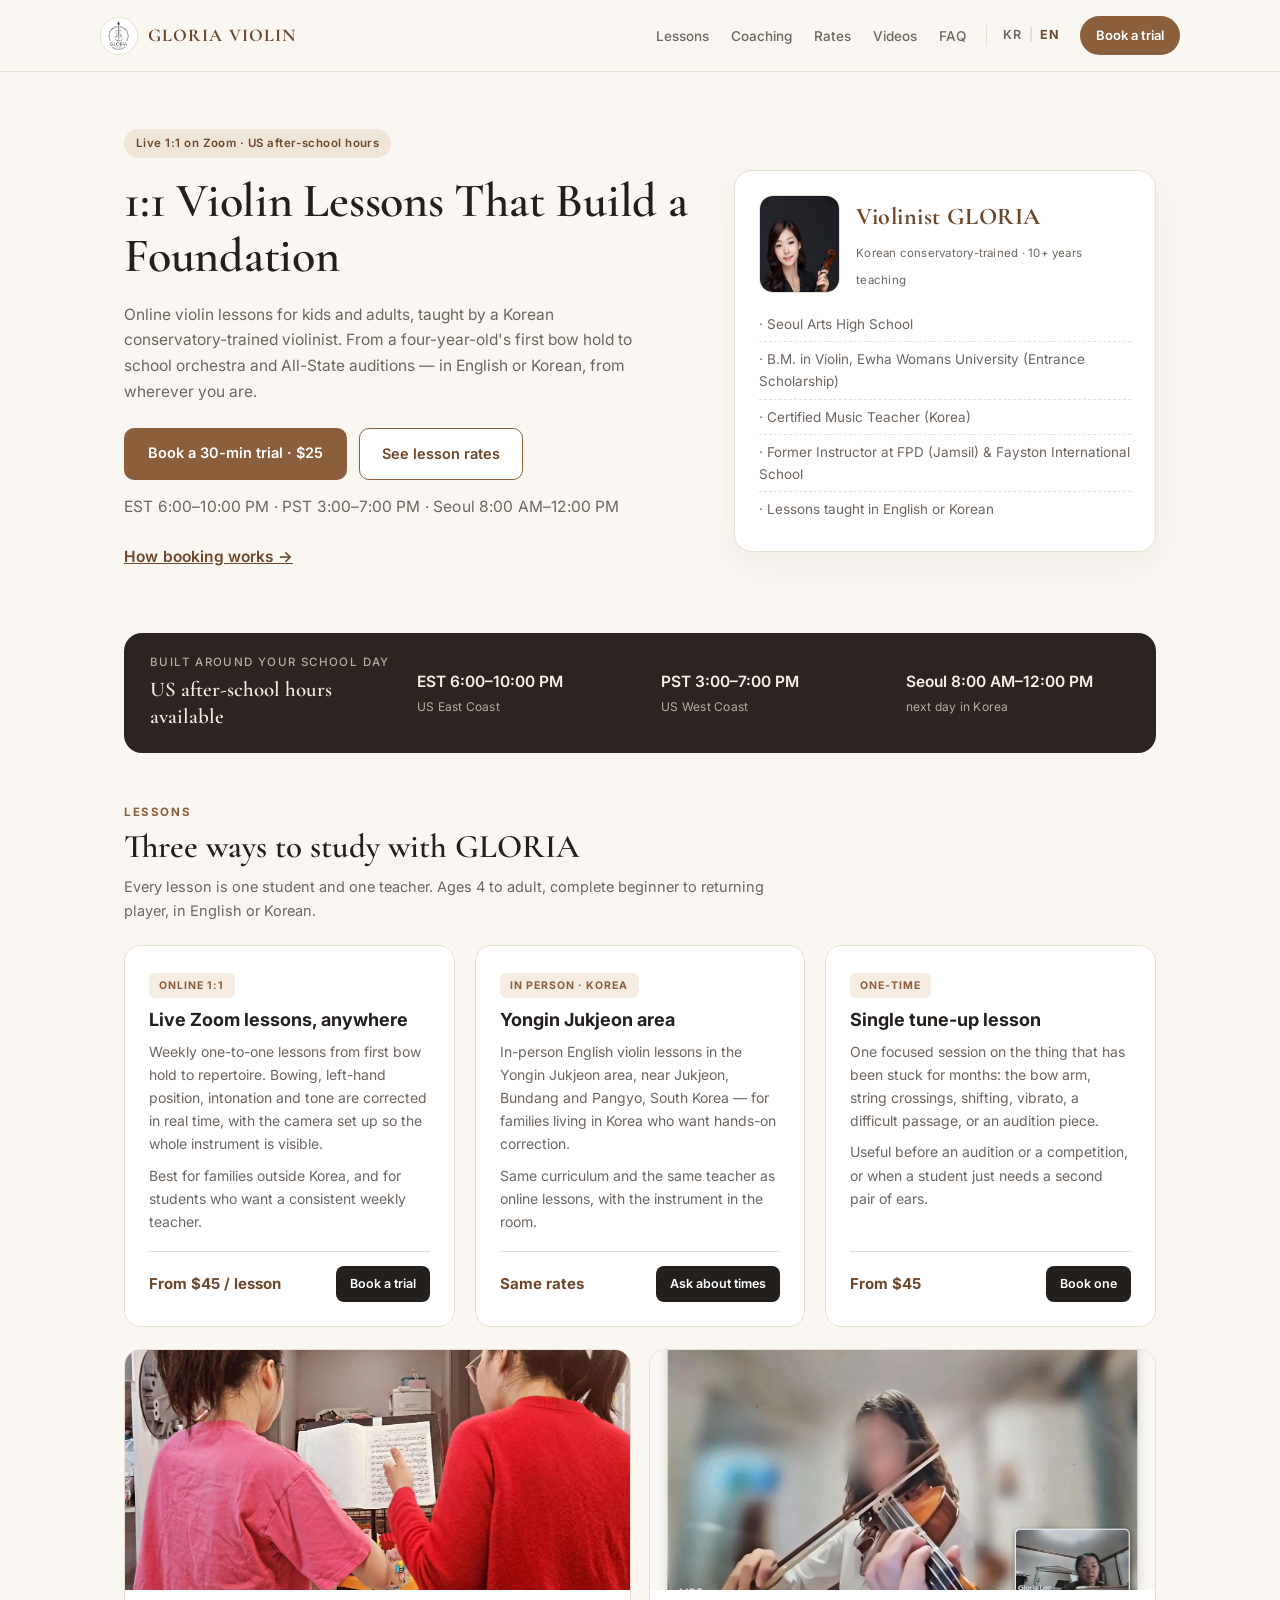
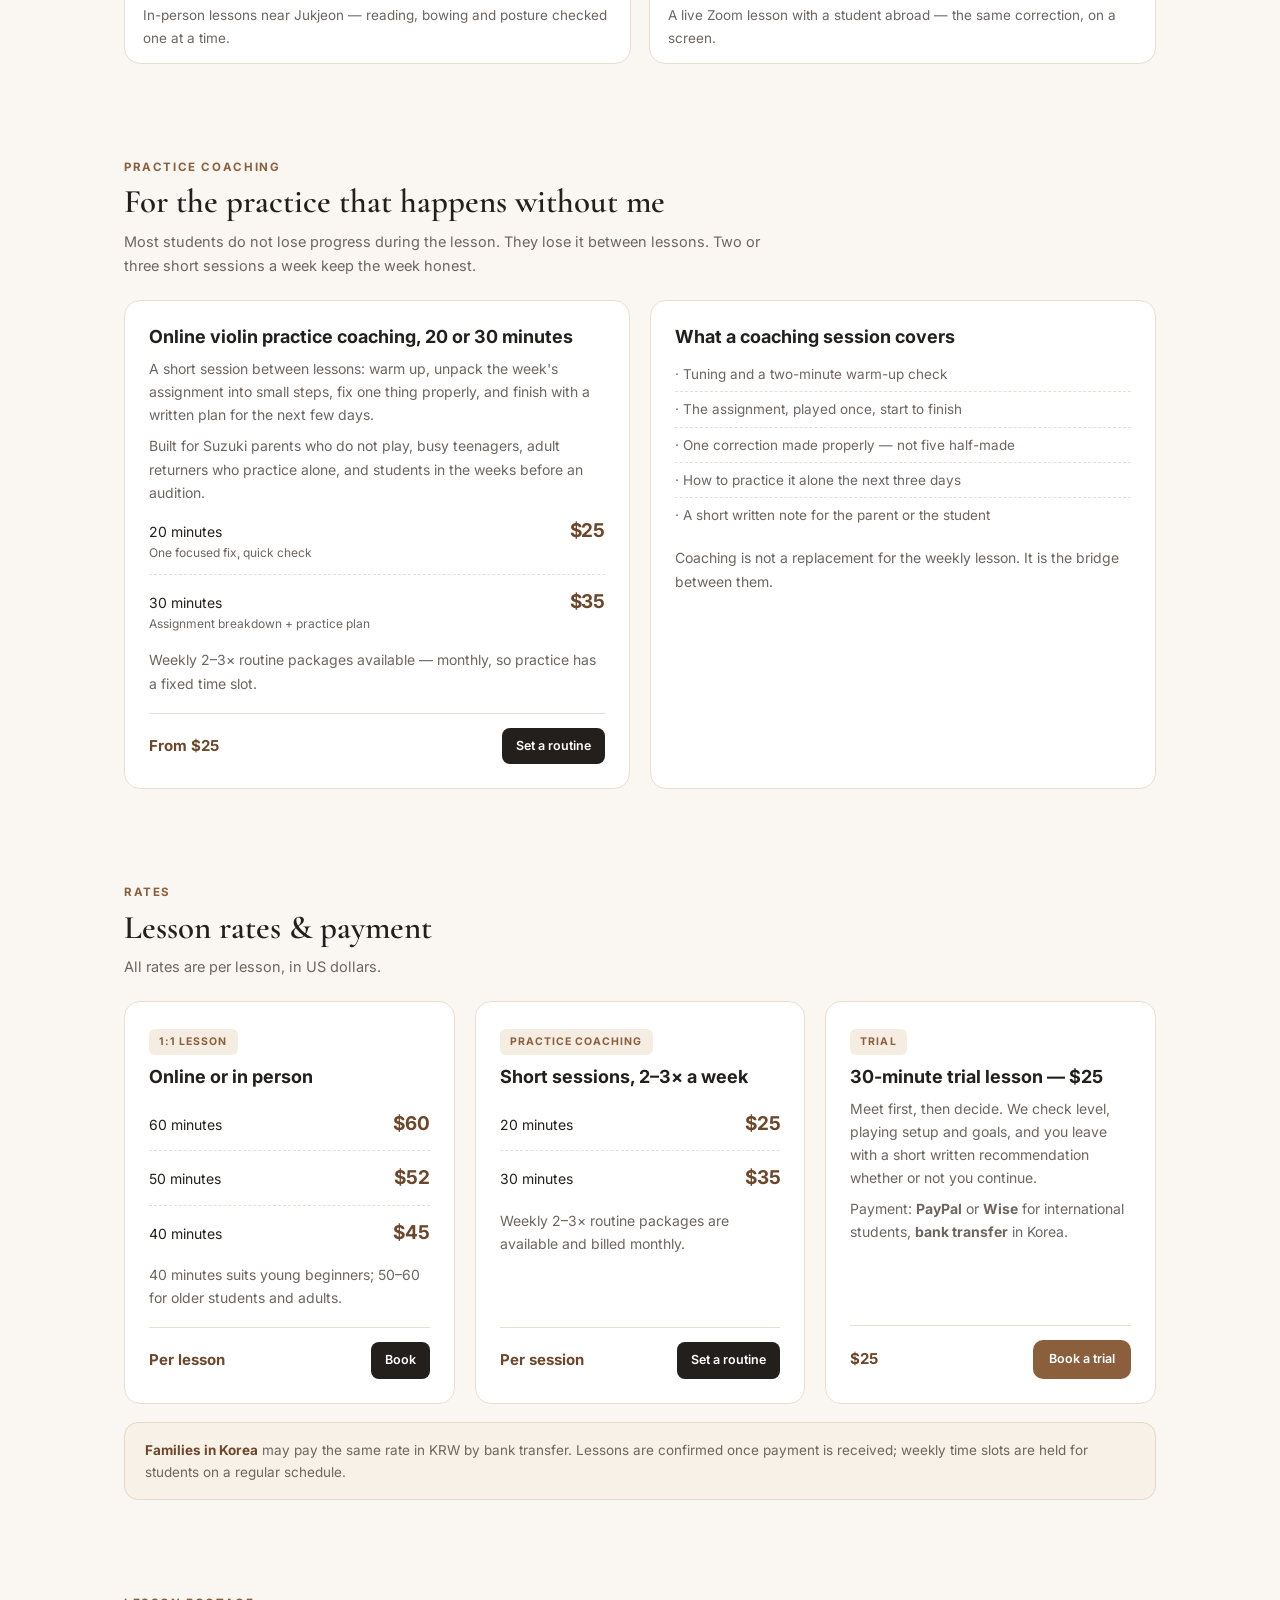
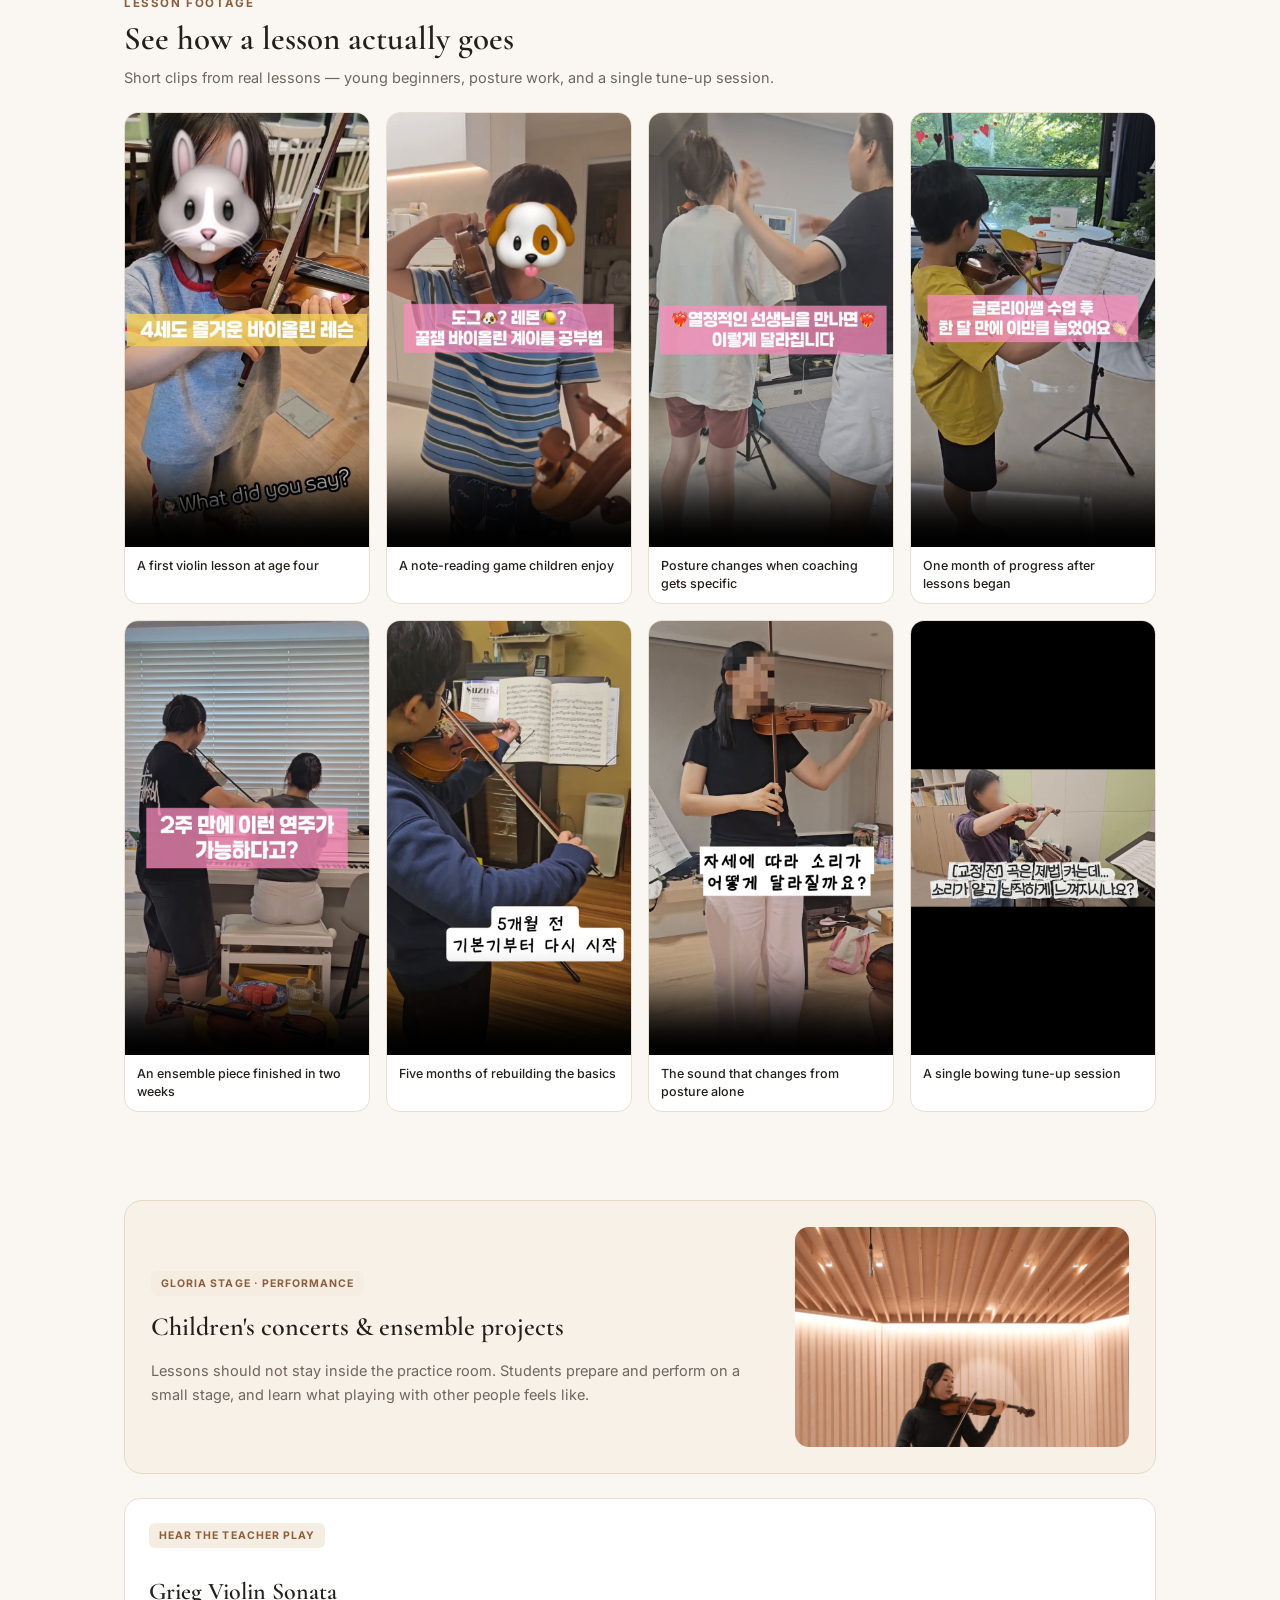
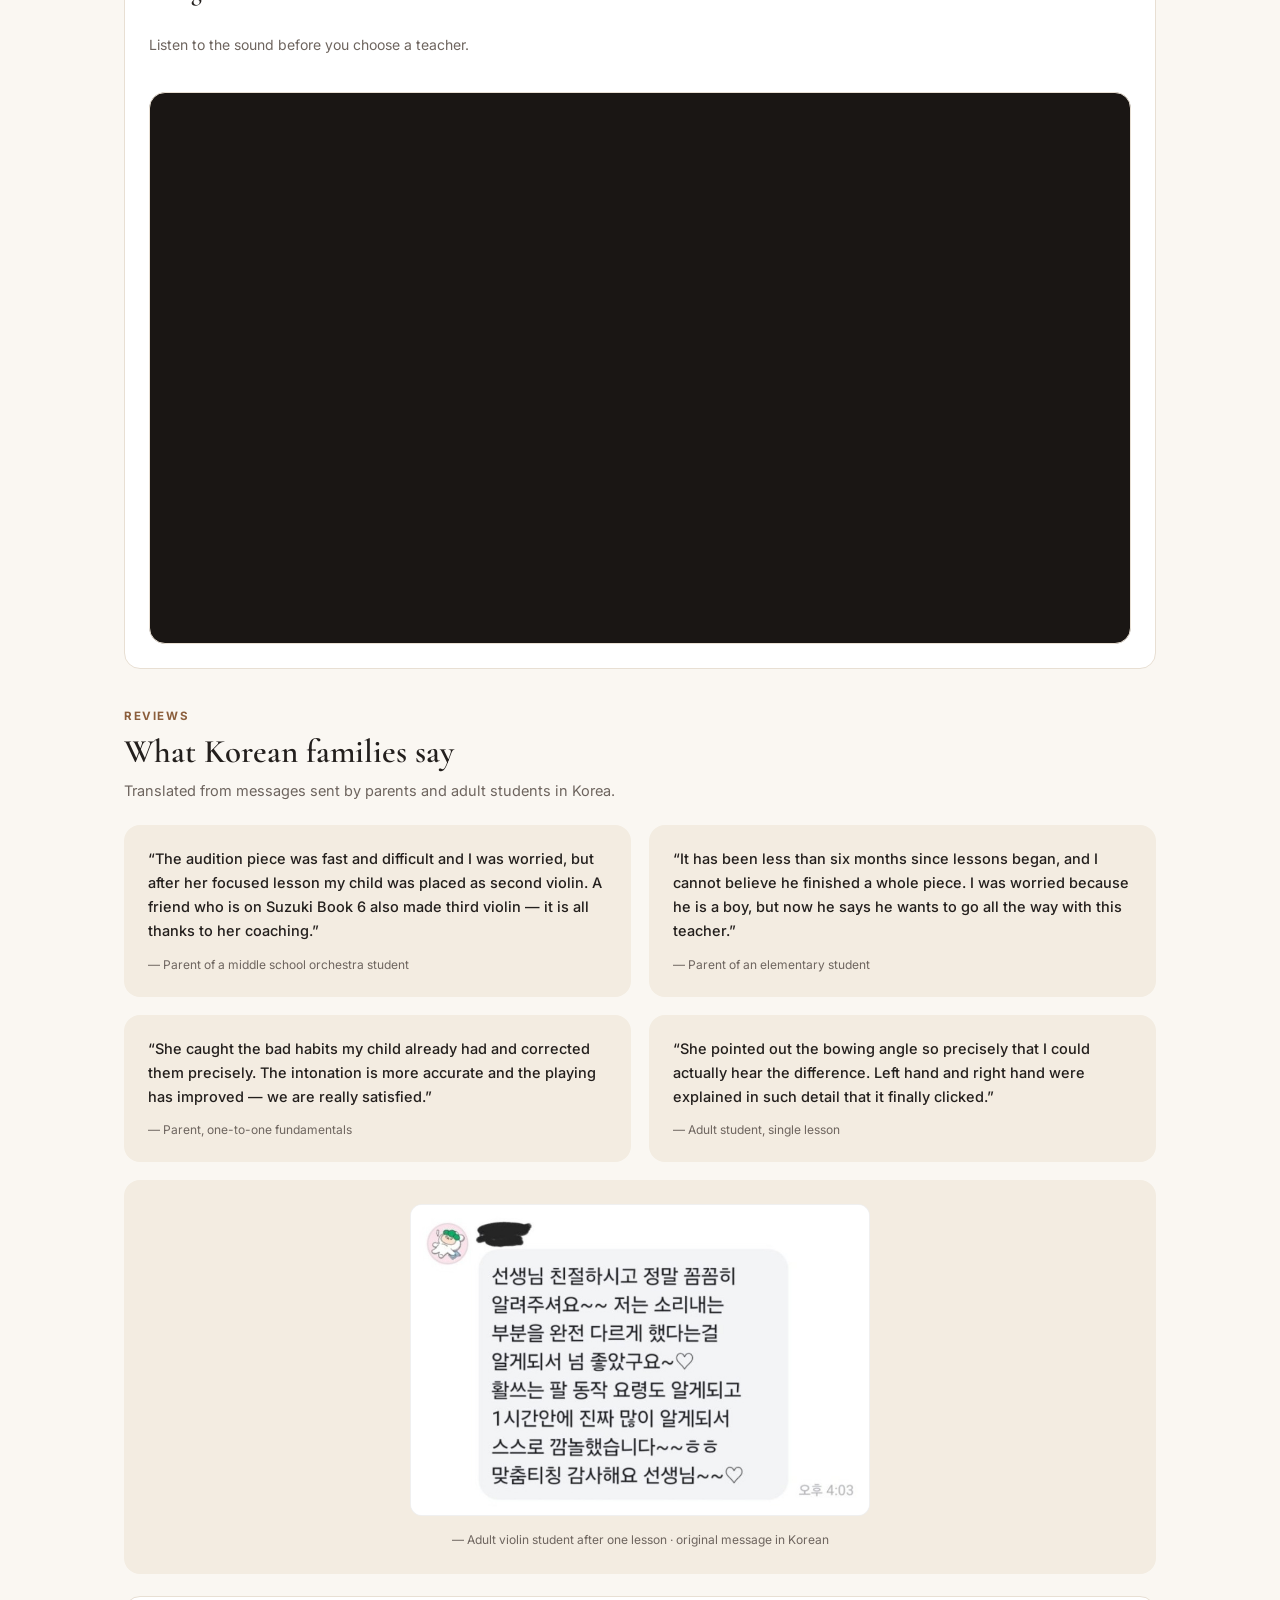
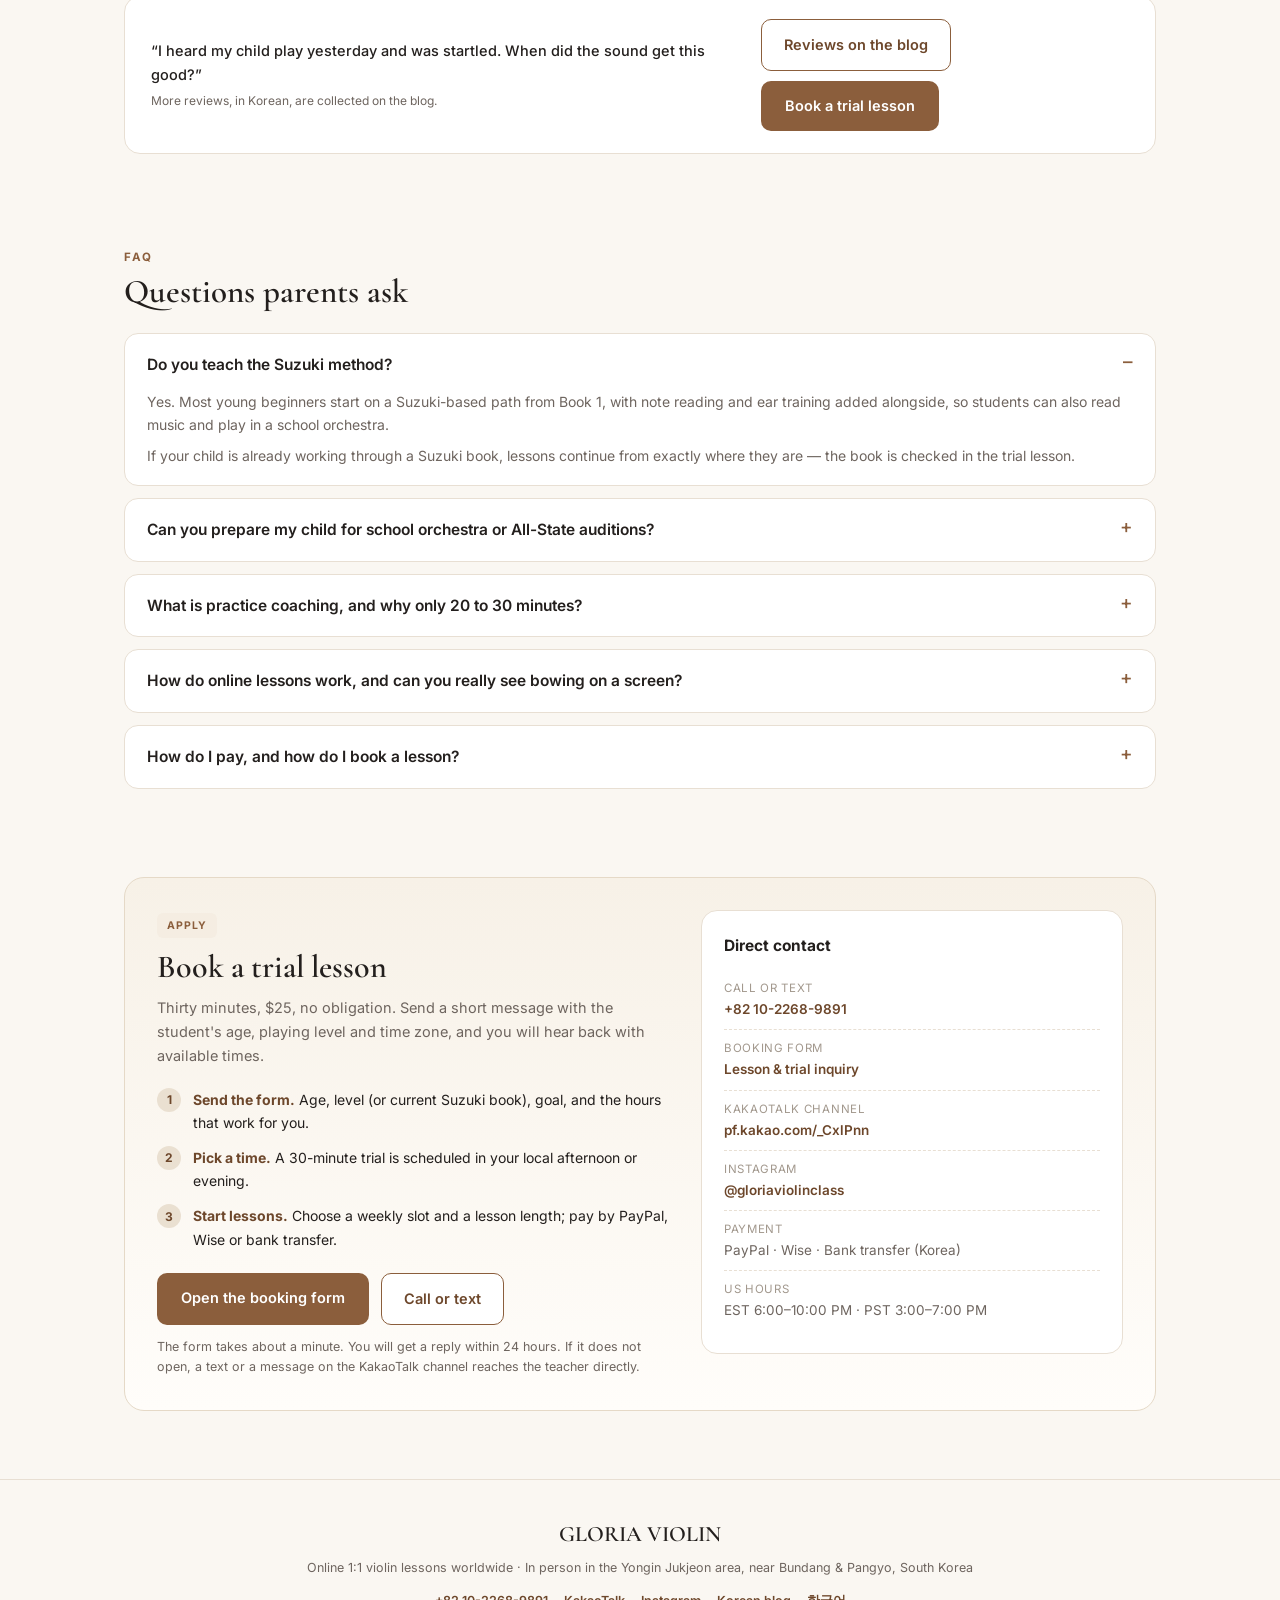
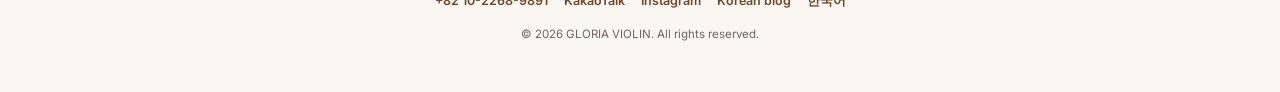
==== en/index.html @ ffbefd2b "영문 페이지(/en/) 추가 및 상단 KR | EN 언어 전환, 구글 폼 신청 연결" ====
<!DOCTYPE html>
<html lang="en">
<head>
  <meta charset="UTF-8" />
  <!--
    GLORIA VIOLIN · English page (/en/)
    House rules for this page:
      · Never publish the teacher's legal name. Use "GLORIA" / "Violinist GLORIA" only.
      · Never use the word "studio" for the teaching space. In-person lessons are
        described as "Yongin Jukjeon area (near Jukjeon, Bundang & Pangyo), South Korea".
      · Booking buttons open the Google Form "GLORIA Violin — Lesson & Trial Inquiry"
        (formId 1Q8xFuj5d9ET5ZbLbQnL_seNuCE_p3fU5LIihnXhi26o). To point them at a
        different form, replace every href containing docs.google.com/forms/d/e/.
  -->
  <!-- Google tag (gtag.js) · GA4 -->
  <script async src="https://www.googletagmanager.com/gtag/js?id=G-VLVJEWR7X3"></script>
  <script>
    window.dataLayer = window.dataLayer || [];
    function gtag(){dataLayer.push(arguments);}
    gtag('js', new Date());
    gtag('config', 'G-VLVJEWR7X3');
  </script>
  <meta name="viewport" content="width=device-width, initial-scale=1.0" />
  <title>Online Violin Lessons for Kids &amp; Adults | GLORIA VIOLIN — Suzuki &amp; Practice Coaching</title>
  <meta name="description" content="1:1 online violin lessons for kids and adults with a Korean conservatory-trained violinist. Suzuki-based beginners, school orchestra &amp; All-State audition prep, and 20–30 minute online violin practice coaching. US after-school hours (EST 6–10 PM / PST 3–7 PM). In-person English violin lessons near Jukjeon, Yongin, Bundang &amp; Pangyo, South Korea. Trial lesson $25." />
  <meta name="keywords" content="online violin lessons for kids, online violin lessons for adults, Suzuki violin teacher online, online violin practice coach, Korean conservatory trained violinist, Yongin Jukjeon Bundang English violin lessons, violin lessons near me Korea, All-State violin audition coaching, Zoom violin teacher" />
  <link rel="canonical" href="https://glorialee9112-design.github.io/en/" />
  <link rel="alternate" hreflang="en" href="https://glorialee9112-design.github.io/en/" />
  <link rel="alternate" hreflang="ko" href="https://glorialee9112-design.github.io/" />
  <link rel="alternate" hreflang="x-default" href="https://glorialee9112-design.github.io/" />
  <meta name="naver-site-verification" content="98d70bb8b84e6bf92e8efe2d867b717b4aa25853" />
  <meta property="og:type" content="website" />
  <meta property="og:site_name" content="GLORIA VIOLIN" />
  <meta property="og:url" content="https://glorialee9112-design.github.io/en/" />
  <meta property="og:locale" content="en_US" />
  <meta property="og:locale:alternate" content="ko_KR" />
  <meta property="og:title" content="Online Violin Lessons for Kids &amp; Adults | GLORIA VIOLIN" />
  <meta property="og:description" content="Live 1:1 violin lessons on Zoom with a Korean conservatory-trained violinist. Suzuki beginners, school orchestra &amp; All-State prep, 20–30 min practice coaching. US after-school hours available." />
  <meta property="og:image" content="https://glorialee9112-design.github.io/assets/profile_concert.jpg" />
  <meta property="og:image:alt" content="Violinist GLORIA performing on stage" />
  <meta name="twitter:card" content="summary_large_image" />
  <meta name="twitter:title" content="Online Violin Lessons for Kids &amp; Adults | GLORIA VIOLIN" />
  <meta name="twitter:description" content="1:1 online violin lessons and practice coaching from a Korean conservatory-trained violinist. US after-school hours available." />
  <meta name="twitter:image" content="https://glorialee9112-design.github.io/assets/profile_concert.jpg" />
  <link rel="preconnect" href="https://fonts.googleapis.com">
  <link rel="preconnect" href="https://fonts.gstatic.com" crossorigin>
  <link href="https://fonts.googleapis.com/css2?family=Cormorant+Garamond:wght@400;500;600;700&family=Inter:wght@400;500;600;700&display=swap" rel="stylesheet">
  <style>
    :root {
      --bg: #FAF7F2;
      --card: #FFFFFF;
      --ink: #231F1D;
      --muted: #6E655F;
      --accent: #8B5E3C;
      --accent-dark: #6D472B;
      --line: #E8DFD3;
    }
    * { box-sizing: border-box; margin: 0; padding: 0; }
    body {
      font-family: 'Inter', -apple-system, BlinkMacSystemFont, 'Segoe UI', sans-serif;
      background: var(--bg);
      color: var(--ink);
      line-height: 1.65;
      -webkit-font-smoothing: antialiased;
    }
    .serif { font-family: 'Cormorant Garamond', Georgia, 'Times New Roman', serif; font-weight: 600; }
    a { color: inherit; }

    header {
      background: rgba(250, 247, 242, 0.94);
      border-bottom: 1px solid var(--line);
      padding: 16px 24px;
      position: sticky; top: 0; z-index: 10;
    }
    .nav {
      max-width: 1080px; margin: 0 auto;
      display: flex; justify-content: space-between; align-items: center;
    }
    .logo { display: flex; align-items: center; gap: 10px; font-size: 18px; font-weight: 700; letter-spacing: 0.06em; color: var(--accent-dark); text-decoration: none; }
    .logo img { width: 38px; height: 38px; border-radius: 50%; object-fit: cover; border: 1px solid var(--line); }
    .nav-menu { display: flex; align-items: center; gap: 20px; }
    .nav-links { display: flex; gap: 22px; font-size: 13.5px; font-weight: 500; color: var(--muted); }
    .nav-links a { text-decoration: none; color: inherit; white-space: nowrap; }
    .nav-cta {
      text-decoration: none; white-space: nowrap; font-size: 13px; font-weight: 600;
      color: #fff; background: var(--accent); padding: 9px 16px; border-radius: 999px;
    }
    .nav-links a:hover, .nav-cta:hover { color: var(--accent-dark); }
    .nav-cta:hover { color: #fff; background: var(--accent-dark); }
    .lang-switch {
      display: inline-flex; align-items: center; gap: 7px;
      font-size: 12.5px; font-weight: 700; letter-spacing: 0.08em;
      color: #B3A798; border-left: 1px solid var(--line); padding-left: 16px;
    }
    .lang-switch a { text-decoration: none; color: var(--muted); font-weight: 600; }
    .lang-switch a:hover { color: var(--accent-dark); }
    .lang-switch .on { color: var(--accent-dark); }
    .lang-switch .divider { color: #D2C7B9; font-weight: 400; letter-spacing: 0; }

    .hero {
      max-width: 1080px; margin: 0 auto; padding: 56px 24px 40px;
      display: grid; grid-template-columns: 1.15fr 0.85fr; gap: 40px; align-items: center;
    }
    .badge {
      display: inline-block; padding: 5px 12px; border-radius: 999px;
      background: #EFE6D8; color: var(--accent-dark); font-size: 11.5px; font-weight: 600;
      letter-spacing: 0.04em; margin-bottom: 16px;
    }
    h1 {
      font-family: 'Cormorant Garamond', Georgia, serif; font-weight: 600;
      font-size: 48px; line-height: 1.14; letter-spacing: -0.005em; margin-bottom: 18px; color: var(--ink);
    }
    .hero p { color: var(--muted); font-size: 15.5px; margin-bottom: 24px; max-width: 34em; }
    .cta-row { display: flex; gap: 12px; flex-wrap: wrap; }
    .btn-primary {
      background: var(--accent); color: #fff; padding: 13px 24px; border-radius: 10px;
      text-decoration: none; font-weight: 600; font-size: 14.5px; border: none; cursor: pointer;
      display: inline-block;
    }
    .btn-primary:hover { background: var(--accent-dark); }
    .btn-outline {
      border: 1px solid var(--accent); color: var(--accent-dark); padding: 13px 22px; border-radius: 10px;
      text-decoration: none; font-weight: 600; font-size: 14.5px; background: #fff; display: inline-block;
    }
    .hero-note { margin-top: 14px; font-size: 12.5px; color: var(--muted); letter-spacing: 0.01em; }
    .profile-card {
      background: var(--card); border: 1px solid var(--line); border-radius: 18px;
      padding: 24px; box-shadow: 0 12px 30px rgba(35, 31, 29, 0.05);
    }
    .profile-top { display: flex; align-items: center; gap: 16px; margin-bottom: 14px; }
    .profile-photo { width: 82px; height: 98px; border-radius: 14px; object-fit: cover; object-position: top; border: 1px solid var(--line); }
    .profile-card h3 { font-family: 'Cormorant Garamond', Georgia, serif; font-size: 24px; margin-bottom: 2px; color: var(--accent-dark); letter-spacing: 0.02em; }
    .profile-list { list-style: none; font-size: 13.5px; color: var(--muted); }
    .profile-list li { padding: 6px 0; border-bottom: 1px dashed var(--line); }
    .profile-list li:last-child { border-bottom: none; }

    .tz-strip { max-width: 1080px; margin: 0 auto; padding: 0 24px; }
    .tz-inner {
      background: #2B2421; border-radius: 18px; padding: 22px 26px; color: #F3ECE1;
      display: grid; grid-template-columns: 1.1fr 1fr 1fr 1fr; gap: 20px; align-items: center;
    }
    .tz-inner h4 { font-family: 'Cormorant Garamond', Georgia, serif; font-size: 21px; font-weight: 600; line-height: 1.3; }
    .tz-inner h4 span { display: block; font-family: 'Inter', sans-serif; font-size: 11.5px; font-weight: 500; letter-spacing: 0.12em; color: #BCAB99; margin-bottom: 6px; }
    .tz-cell { font-size: 12px; letter-spacing: 0.02em; color: #BCAB99; }
    .tz-cell strong { display: block; font-size: 15.5px; font-weight: 600; color: #F7F1E7; letter-spacing: 0; margin-bottom: 2px; }

    section { max-width: 1080px; margin: 0 auto; padding: 44px 24px; }
    section[id] { scroll-margin-top: 88px; }
    .sec-head { margin-bottom: 22px; }
    .sec-head span { font-size: 11.5px; font-weight: 700; color: var(--accent); letter-spacing: 0.14em; }
    .sec-head h2 { font-family: 'Cormorant Garamond', Georgia, serif; font-size: 33px; font-weight: 600; margin-top: 4px; line-height: 1.2; }
    .sec-sub { margin-top: 8px; color: var(--muted); font-size: 14.5px; max-width: 46em; }

    .grid-3 { display: grid; grid-template-columns: repeat(3, 1fr); gap: 20px; }
    .grid-2 { display: grid; grid-template-columns: repeat(2, 1fr); gap: 20px; }
    .video-grid { display: grid; grid-template-columns: repeat(4, 1fr); gap: 16px; }
    .video-card { background: var(--card); border: 1px solid var(--line); border-radius: 14px; overflow: hidden; }
    .video-card video { width: 100%; aspect-ratio: 9 / 16; object-fit: cover; display: block; background: #1a1614; }
    .video-cap { padding: 10px 12px; font-size: 12.5px; font-weight: 500; color: var(--ink); line-height: 1.45; }

    .card {
      background: var(--card); border: 1px solid var(--line); border-radius: 16px;
      padding: 24px; display: flex; flex-direction: column; justify-content: space-between; gap: 18px;
    }
    .card-tag {
      display: inline-block; font-size: 10.5px; font-weight: 700; letter-spacing: 0.1em; color: var(--accent);
      background: #F5EDE2; padding: 4px 10px; border-radius: 6px; margin-bottom: 10px; align-self: flex-start;
    }
    .card h3 { font-size: 18px; margin-bottom: 8px; line-height: 1.35; }
    .card p { font-size: 14px; color: var(--muted); }
    .card p + p { margin-top: 8px; }
    .price-row { display: flex; justify-content: space-between; align-items: center; gap: 12px; padding-top: 14px; border-top: 1px solid var(--line); }
    .price { font-size: 15px; font-weight: 700; color: var(--accent-dark); }
    .buy-btn {
      font-size: 12.5px; font-weight: 600; color: #fff; background: var(--ink);
      padding: 8px 14px; border-radius: 8px; text-decoration: none;
      white-space: nowrap; flex: 0 0 auto;
    }
    .buy-btn:hover { background: var(--accent-dark); }

    .rate-row { display: flex; justify-content: space-between; align-items: baseline; gap: 14px; padding: 11px 0; border-bottom: 1px dashed var(--line); font-size: 14px; color: var(--ink); }
    .rate-row:last-of-type { border-bottom: none; }
    .rate-row small { display: block; font-size: 12px; color: var(--muted); }
    .rate-price { font-family: 'Inter', sans-serif; font-size: 19px; font-weight: 700; letter-spacing: -0.01em; color: var(--accent-dark); white-space: nowrap; }
    .fine { font-size: 12.5px; color: var(--muted); margin-top: 4px; }
    .note-box {
      margin-top: 18px; background: #F7F1E7; border: 1px solid #E5D9C7; border-radius: 14px;
      padding: 16px 20px; font-size: 13.5px; color: var(--muted);
    }
    .note-box strong { color: var(--accent-dark); }

    .gallery-grid { display: grid; grid-template-columns: 1fr 1fr; gap: 18px; margin-top: 22px; }
    .gallery-card { background: var(--card); border: 1px solid var(--line); border-radius: 16px; overflow: hidden; }
    .gallery-card img { width: 100%; height: 240px; object-fit: cover; display: block; }
    .gallery-cap { padding: 14px 18px; font-size: 13.5px; color: var(--muted); }

    .stage-banner {
      background: #F7F1E7; border: 1px solid #E5D9C7; border-radius: 18px;
      padding: 26px; display: grid; grid-template-columns: 1.3fr 0.7fr; gap: 24px; align-items: center; margin-bottom: 24px;
    }
    .stage-banner img { width: 100%; height: 220px; object-fit: cover; object-position: center 20%; border-radius: 14px; }
    .yt-wrap {
      position: relative; width: 100%; aspect-ratio: 16 / 9; border-radius: 16px; overflow: hidden;
      border: 1px solid var(--line); background: #1a1614; margin-top: 18px;
    }
    .yt-wrap iframe { position: absolute; inset: 0; width: 100%; height: 100%; border: 0; }

    .review-grid { display: grid; grid-template-columns: repeat(2, 1fr); gap: 18px; }
    .review-card {
      background: #F3ECE1; border-radius: 16px; padding: 22px 24px;
      display: flex; flex-direction: column; justify-content: space-between;
    }
    .review-quote { font-size: 14.5px; font-weight: 500; color: var(--ink); line-height: 1.65; }
    .review-meta { font-size: 12px; color: var(--muted); margin-top: 12px; }
    .review-photo-card {
      display: flex; flex-direction: column; align-items: center; text-align: center;
      gap: 14px; padding: 24px 20px;
    }
    .review-photo-card img {
      display: block; width: 100%; height: auto; max-width: 460px;
      border-radius: 12px; border: 1px solid rgba(0, 0, 0, 0.06); background: #fff;
    }
    .review-photo-card .review-meta { margin-top: 0; }
    .review-cta {
      margin-top: 22px; background: var(--card); border: 1px solid var(--line); border-radius: 16px;
      padding: 22px 26px; display: flex; justify-content: space-between; align-items: center; gap: 18px;
    }

    .faq-list { display: grid; gap: 12px; }
    .faq-item { background: var(--card); border: 1px solid var(--line); border-radius: 14px; padding: 18px 22px; }
    .faq-item summary {
      font-size: 15.5px; font-weight: 600; cursor: pointer; list-style: none;
      display: flex; justify-content: space-between; align-items: flex-start; gap: 14px;
    }
    .faq-item summary::-webkit-details-marker { display: none; }
    .faq-item summary::after { content: "+"; color: var(--accent); font-size: 19px; line-height: 1; font-weight: 500; }
    .faq-item[open] summary::after { content: "\2013"; }
    .faq-item p { margin-top: 12px; font-size: 14px; color: var(--muted); }
    .faq-item p + p { margin-top: 8px; }

    .apply-card {
      background: linear-gradient(180deg, #F7F1E7 0%, #FFFDFA 100%);
      border: 1px solid #E5D9C7; border-radius: 20px; padding: 32px;
    }
    .apply-grid { display: grid; grid-template-columns: 1.1fr 0.9fr; gap: 28px; align-items: start; }
    .apply-card h2 { font-family: 'Cormorant Garamond', Georgia, serif; font-size: 32px; font-weight: 600; line-height: 1.2; margin-bottom: 10px; }
    .apply-card .lede { color: var(--muted); font-size: 14.5px; margin-bottom: 20px; }
    .steps { list-style: none; display: grid; gap: 12px; margin-bottom: 22px; }
    .steps li { font-size: 14px; color: var(--ink); display: grid; grid-template-columns: 26px 1fr; gap: 10px; align-items: start; }
    .steps b { color: var(--accent-dark); }
    .steps .num {
      width: 24px; height: 24px; border-radius: 50%; background: #EAE0D1; color: var(--accent-dark);
      font-size: 12px; font-weight: 700; display: inline-flex; align-items: center; justify-content: center;
    }
    .apply-side { background: #fff; border: 1px solid var(--line); border-radius: 16px; padding: 22px; }
    .apply-side h3 { font-size: 15.5px; margin-bottom: 12px; }
    .contact-line { font-size: 13.5px; color: var(--muted); padding: 9px 0; border-bottom: 1px dashed var(--line); }
    .contact-line:last-child { border-bottom: none; }
    .contact-line a { color: var(--accent-dark); font-weight: 600; text-decoration: none; }
    .contact-line span { display: block; font-size: 11.5px; letter-spacing: 0.06em; color: #A2988D; text-transform: uppercase; }

    footer {
      text-align: center; padding: 36px 24px 48px; color: var(--muted); font-size: 12.5px;
      border-top: 1px solid var(--line); margin-top: 24px;
    }
    footer a { color: var(--accent-dark); font-weight: 600; text-decoration: none; }
    .foot-links { display: flex; gap: 16px; justify-content: center; flex-wrap: wrap; margin: 12px 0 14px; }

    @media (max-width: 900px) {
      .hero, .grid-3, .grid-2, .gallery-grid, .stage-banner, .review-grid, .apply-grid { grid-template-columns: 1fr; }
      .video-grid { grid-template-columns: repeat(2, 1fr); }
      h1 { font-size: 36px; }
      .tz-inner { grid-template-columns: 1fr 1fr; }
      .review-cta { flex-direction: column; align-items: flex-start; }
      .stage-banner img { height: 260px; }
    }
    @media (max-width: 720px) {
      header { padding: 10px 14px; background: var(--bg); }
      .nav {
        display: grid; grid-template-columns: minmax(0, 1fr) auto auto;
        align-items: center; gap: 8px 10px;
      }
      .nav-menu { display: contents; }
      .logo { grid-column: 1; grid-row: 1; gap: 8px; font-size: 14.5px; letter-spacing: 0.04em; min-width: 0; }
      .logo img { width: 30px; height: 30px; flex: 0 0 auto; }
      .logo span { overflow: hidden; text-overflow: ellipsis; white-space: nowrap; }
      .lang-switch {
        grid-column: 2; grid-row: 1; justify-self: end;
        border-left: none; padding-left: 0; font-size: 11.5px; gap: 5px;
      }
      .nav-cta {
        grid-column: 3; grid-row: 1; justify-self: end;
        font-size: 12px; padding: 7px 12px;
      }
      .nav-links {
        grid-column: 1 / -1; grid-row: 2;
        width: 100%; justify-content: space-between; flex-wrap: nowrap;
        gap: 4px; font-size: 12.5px; letter-spacing: -0.01em;
        padding-top: 8px; border-top: 1px solid var(--line);
      }
      .nav-links a { padding: 3px 0; }
      section[id] { scroll-margin-top: 108px; }
      .hero { padding-top: 36px; }
      h1 { font-size: 32px; }
      .tz-inner { padding: 20px; gap: 14px; }
      .apply-card { padding: 24px 20px; }
      .apply-card h2 { font-size: 27px; }
      .sec-head h2 { font-size: 28px; }
    }
    @media (max-width: 360px) {
      .nav-links { font-size: 11.5px; gap: 2px; }
      .logo { font-size: 13.5px; }
    }
  </style>
  <script type="application/ld+json">
  {
    "@context": "https://schema.org",
    "@graph": [
      {
        "@type": ["MusicSchool", "EducationalOrganization"],
        "@id": "https://glorialee9112-design.github.io/en/#school",
        "name": "GLORIA VIOLIN",
        "alternateName": "글로리아 바이올린",
        "url": "https://glorialee9112-design.github.io/en/",
        "logo": "https://glorialee9112-design.github.io/assets/logo.jpg",
        "image": "https://glorialee9112-design.github.io/assets/profile_concert.jpg",
        "description": "1:1 online violin lessons for kids and adults, taught on Zoom by a Korean conservatory-trained violinist. Suzuki-based beginners, school orchestra and All-State audition preparation, and short online practice coaching sessions. In-person English violin lessons in the Yongin Jukjeon area, near Bundang and Pangyo, South Korea.",
        "founder": { "@id": "https://glorialee9112-design.github.io/en/#gloria" },
        "employee": { "@id": "https://glorialee9112-design.github.io/en/#gloria" },
        "priceRange": "$25-$60",
        "currenciesAccepted": "USD, KRW",
        "paymentAccepted": "PayPal, Wise, Bank transfer",
        "address": {
          "@type": "PostalAddress",
          "addressLocality": "Yongin",
          "addressRegion": "Gyeonggi-do",
          "addressCountry": "KR"
        },
        "areaServed": [
          { "@type": "Country", "name": "United States" },
          { "@type": "Country", "name": "South Korea" },
          { "@type": "Place", "name": "Worldwide online" }
        ],
        "sameAs": [
          "https://www.instagram.com/gloriaviolinclass",
          "https://blog.naver.com/gloriaviolin"
        ],
        "hasOfferCatalog": {
          "@type": "OfferCatalog",
          "name": "Violin lessons and coaching",
          "itemListElement": [
            { "@type": "Offer", "name": "1:1 Violin Lesson - 60 minutes", "price": "60", "priceCurrency": "USD" },
            { "@type": "Offer", "name": "1:1 Violin Lesson - 50 minutes", "price": "52", "priceCurrency": "USD" },
            { "@type": "Offer", "name": "1:1 Violin Lesson - 40 minutes", "price": "45", "priceCurrency": "USD" },
            { "@type": "Offer", "name": "Practice Coaching - 20 minutes", "price": "25", "priceCurrency": "USD" },
            { "@type": "Offer", "name": "Practice Coaching - 30 minutes", "price": "35", "priceCurrency": "USD" },
            { "@type": "Offer", "name": "Trial Lesson - 30 minutes", "price": "25", "priceCurrency": "USD" }
          ]
        }
      },
      {
        "@type": "Person",
        "@id": "https://glorialee9112-design.github.io/en/#gloria",
        "name": "Violinist GLORIA",
        "jobTitle": "Violinist and Violin Teacher",
        "description": "Korean conservatory-trained violinist teaching 1:1 violin lessons and practice coaching online and in the Yongin Jukjeon area of South Korea.",
        "image": "https://glorialee9112-design.github.io/assets/profile_studio.jpg",
        "knowsLanguage": ["en", "ko"],
        "alumniOf": [
          { "@type": "EducationalOrganization", "name": "Seoul Arts High School" },
          { "@type": "CollegeOrUniversity", "name": "Ewha Womans University" }
        ],
        "hasCredential": {
          "@type": "EducationalOccupationalCredential",
          "credentialCategory": "Certified Music Teacher (Korea)"
        },
        "worksFor": { "@id": "https://glorialee9112-design.github.io/en/#school" }
      },
      {
        "@type": "FAQPage",
        "@id": "https://glorialee9112-design.github.io/en/#faq",
        "mainEntity": [
          {
            "@type": "Question",
            "name": "Do you teach the Suzuki method?",
            "acceptedAnswer": {
              "@type": "Answer",
              "text": "Yes. Most young beginners start on a Suzuki-based path from Book 1, with note reading and ear training added alongside, so students can also read music and play in a school orchestra. If your child is already working through a Suzuki book, lessons continue from exactly where they are."
            }
          },
          {
            "@type": "Question",
            "name": "Can you prepare my child for school orchestra or All-State auditions?",
            "acceptedAnswer": {
              "@type": "Answer",
              "text": "Yes. Audition excerpts, scales, sight-reading and the tone and rhythm a school program expects are a regular part of lessons, and All-State audition coaching is available. Students have been placed in middle school orchestra sections after focused audition preparation."
            }
          },
          {
            "@type": "Question",
            "name": "What is practice coaching, and why only 20 to 30 minutes?",
            "acceptedAnswer": {
              "@type": "Answer",
              "text": "Practice coaching is a short, focused session between lessons. We warm up, break the week's assignment into small steps, fix one thing properly, and leave with a written plan. Twenty or thirty minutes two to three times a week works better for most children than one long session, because practice happens at home and short sessions actually get done."
            }
          },
          {
            "@type": "Question",
            "name": "How do online violin lessons work, and can you really see bowing on a screen?",
            "acceptedAnswer": {
              "@type": "Answer",
              "text": "Lessons run on Zoom. A phone or laptop on a stand, roughly chest height, with enough room to draw the bow, is enough; the camera angle is checked at the start of the first lesson so bowing and left-hand position are visible. Headphones help the student hear tone clearly. A stable connection matters far more than an expensive camera or microphone."
            }
          },
          {
            "@type": "Question",
            "name": "How do I pay, and how do I book a lesson?",
            "acceptedAnswer": {
              "@type": "Answer",
              "text": "International students pay by PayPal or Wise; families in Korea can pay by bank transfer. Start with the 30-minute trial lesson for $25, then choose a weekly slot. US after-school hours (EST 6:00-10:00 PM, PST 3:00-7:00 PM) are kept open for students in the United States."
            }
          }
        ]
      }
    ]
  }
  </script>
</head>
<body>
  <header>
    <div class="nav">
      <a class="logo serif" href="./"><img src="../assets/logo.jpg" alt="GLORIA VIOLIN logo"><span>GLORIA VIOLIN</span></a>
      <div class="nav-menu">
        <div class="nav-links">
          <a href="#lessons">Lessons</a>
          <a href="#coaching">Coaching</a>
          <a href="#pricing">Rates</a>
          <a href="#videos">Videos</a>
          <a href="#faq">FAQ</a>
        </div>
        <span class="lang-switch" aria-label="Language switch">
          <a href="../" hreflang="ko" lang="ko">KR</a>
          <span class="divider">|</span>
          <span class="on" aria-current="page">EN</span>
        </span>
        <a class="nav-cta" href="https://docs.google.com/forms/d/e/1FAIpQLSd8Ftf10QCy8C3a7CUICKnEYFD45c1J5AsaFjf_S6nwwfl2Dw/viewform" target="_blank" rel="noopener">Book a trial</a>
      </div>
    </div>
  </header>

  <div class="hero">
    <div>
      <div class="badge">Live 1:1 on Zoom · US after-school hours</div>
      <h1>1:1 Violin Lessons That Build a Foundation</h1>
      <p>Online violin lessons for kids and adults, taught by a Korean conservatory-trained violinist. From a four-year-old's first bow hold to school orchestra and All-State auditions — in English or Korean, from wherever you are.</p>
      <div class="cta-row">
        <a href="https://docs.google.com/forms/d/e/1FAIpQLSd8Ftf10QCy8C3a7CUICKnEYFD45c1J5AsaFjf_S6nwwfl2Dw/viewform" target="_blank" rel="noopener" class="btn-primary">Book a 30-min trial · $25</a>
        <a href="#pricing" class="btn-outline">See lesson rates</a>
      </div>
      <p class="hero-note">EST 6:00–10:00 PM · PST 3:00–7:00 PM · Seoul 8:00 AM–12:00 PM</p>
      <p class="hero-note" style="margin-top:4px;"><a href="#apply" style="color:var(--accent-dark); font-weight:600;">How booking works →</a></p>
    </div>
    <div class="profile-card">
      <div class="profile-top">
        <img class="profile-photo" src="../assets/profile_studio.jpg" alt="Violinist GLORIA">
        <div>
          <h3>Violinist GLORIA</h3>
          <span style="font-size:11.5px; color:var(--muted); letter-spacing:0.02em;">Korean conservatory-trained · 10+ years teaching</span>
        </div>
      </div>
      <ul class="profile-list">
        <li>· Seoul Arts High School</li>
        <li>· B.M. in Violin, Ewha Womans University (Entrance Scholarship)</li>
        <li>· Certified Music Teacher (Korea)</li>
        <li>· Former Instructor at FPD (Jamsil) &amp; Fayston International School</li>
        <li>· Lessons taught in English or Korean</li>
      </ul>
    </div>
  </div>

  <div class="tz-strip">
    <div class="tz-inner">
      <h4><span>BUILT AROUND YOUR SCHOOL DAY</span>US after-school hours available</h4>
      <div class="tz-cell"><strong>EST 6:00–10:00 PM</strong>US East Coast</div>
      <div class="tz-cell"><strong>PST 3:00–7:00 PM</strong>US West Coast</div>
      <div class="tz-cell"><strong>Seoul 8:00 AM–12:00 PM</strong>next day in Korea</div>
    </div>
  </div>

  <section id="lessons">
    <div class="sec-head">
      <span>LESSONS</span>
      <h2>Three ways to study with GLORIA</h2>
      <p class="sec-sub">Every lesson is one student and one teacher. Ages 4 to adult, complete beginner to returning player, in English or Korean.</p>
    </div>
    <div class="grid-3">
      <div class="card">
        <div>
          <span class="card-tag">ONLINE 1:1</span>
          <h3>Live Zoom lessons, anywhere</h3>
          <p>Weekly one-to-one lessons from first bow hold to repertoire. Bowing, left-hand position, intonation and tone are corrected in real time, with the camera set up so the whole instrument is visible.</p>
          <p>Best for families outside Korea, and for students who want a consistent weekly teacher.</p>
        </div>
        <div class="price-row">
          <span class="price">From $45 / lesson</span>
          <a href="https://docs.google.com/forms/d/e/1FAIpQLSd8Ftf10QCy8C3a7CUICKnEYFD45c1J5AsaFjf_S6nwwfl2Dw/viewform" target="_blank" rel="noopener" class="buy-btn">Book a trial</a>
        </div>
      </div>
      <div class="card">
        <div>
          <span class="card-tag">IN PERSON · KOREA</span>
          <h3>Yongin Jukjeon area</h3>
          <p>In-person English violin lessons in the Yongin Jukjeon area, near Jukjeon, Bundang and Pangyo, South Korea — for families living in Korea who want hands-on correction.</p>
          <p>Same curriculum and the same teacher as online lessons, with the instrument in the room.</p>
        </div>
        <div class="price-row">
          <span class="price">Same rates</span>
          <a href="https://docs.google.com/forms/d/e/1FAIpQLSd8Ftf10QCy8C3a7CUICKnEYFD45c1J5AsaFjf_S6nwwfl2Dw/viewform" target="_blank" rel="noopener" class="buy-btn">Ask about times</a>
        </div>
      </div>
      <div class="card">
        <div>
          <span class="card-tag">ONE-TIME</span>
          <h3>Single tune-up lesson</h3>
          <p>One focused session on the thing that has been stuck for months: the bow arm, string crossings, shifting, vibrato, a difficult passage, or an audition piece.</p>
          <p>Useful before an audition or a competition, or when a student just needs a second pair of ears.</p>
        </div>
        <div class="price-row">
          <span class="price">From $45</span>
          <a href="https://docs.google.com/forms/d/e/1FAIpQLSd8Ftf10QCy8C3a7CUICKnEYFD45c1J5AsaFjf_S6nwwfl2Dw/viewform" target="_blank" rel="noopener" class="buy-btn">Book one</a>
        </div>
      </div>
    </div>
    <div class="gallery-grid">
      <div class="gallery-card">
        <img src="../assets/lesson_scene.jpg" alt="One-to-one violin lesson in the Yongin Jukjeon area">
        <div class="gallery-cap">In-person lessons near Jukjeon — reading, bowing and posture checked one at a time.</div>
      </div>
      <div class="gallery-card">
        <img src="../assets/online_lesson.jpg" alt="Live online violin lesson on Zoom">
        <div class="gallery-cap">A live Zoom lesson with a student abroad — the same correction, on a screen.</div>
      </div>
    </div>
  </section>

  <section id="coaching">
    <div class="sec-head">
      <span>PRACTICE COACHING</span>
      <h2>For the practice that happens without me</h2>
      <p class="sec-sub">Most students do not lose progress during the lesson. They lose it between lessons. Two or three short sessions a week keep the week honest.</p>
    </div>
    <div class="grid-2">
      <div class="card">
        <div>
          <h3>Online violin practice coaching, 20 or 30 minutes</h3>
          <p>A short session between lessons: warm up, unpack the week's assignment into small steps, fix one thing properly, and finish with a written plan for the next few days.</p>
          <p>Built for Suzuki parents who do not play, busy teenagers, adult returners who practice alone, and students in the weeks before an audition.</p>
          <div class="rate-row"><span>20 minutes<small>One focused fix, quick check</small></span><span class="rate-price">$25</span></div>
          <div class="rate-row"><span>30 minutes<small>Assignment breakdown + practice plan</small></span><span class="rate-price">$35</span></div>
          <p class="fine">Weekly 2–3× routine packages available — monthly, so practice has a fixed time slot.</p>
        </div>
        <div class="price-row">
          <span class="price">From $25</span>
          <a href="https://docs.google.com/forms/d/e/1FAIpQLSd8Ftf10QCy8C3a7CUICKnEYFD45c1J5AsaFjf_S6nwwfl2Dw/viewform" target="_blank" rel="noopener" class="buy-btn">Set a routine</a>
        </div>
      </div>
      <div class="card" style="justify-content:flex-start;">
        <div>
          <h3>What a coaching session covers</h3>
          <ul class="profile-list" style="margin-top:6px;">
            <li>· Tuning and a two-minute warm-up check</li>
            <li>· The assignment, played once, start to finish</li>
            <li>· One correction made properly — not five half-made</li>
            <li>· How to practice it alone the next three days</li>
            <li>· A short written note for the parent or the student</li>
          </ul>
          <p class="fine" style="margin-top:14px;">Coaching is not a replacement for the weekly lesson. It is the bridge between them.</p>
        </div>
      </div>
    </div>
  </section>

  <section id="pricing">
    <div class="sec-head">
      <span>RATES</span>
      <h2>Lesson rates &amp; payment</h2>
      <p class="sec-sub">All rates are per lesson, in US dollars.</p>
    </div>
    <div class="grid-3">
      <div class="card">
        <div>
          <span class="card-tag">1:1 LESSON</span>
          <h3>Online or in person</h3>
          <div class="rate-row"><span>60 minutes</span><span class="rate-price">$60</span></div>
          <div class="rate-row"><span>50 minutes</span><span class="rate-price">$52</span></div>
          <div class="rate-row"><span>40 minutes</span><span class="rate-price">$45</span></div>
          <p class="fine">40 minutes suits young beginners; 50–60 for older students and adults.</p>
        </div>
        <div class="price-row">
          <span class="price">Per lesson</span>
          <a href="https://docs.google.com/forms/d/e/1FAIpQLSd8Ftf10QCy8C3a7CUICKnEYFD45c1J5AsaFjf_S6nwwfl2Dw/viewform" target="_blank" rel="noopener" class="buy-btn">Book</a>
        </div>
      </div>
      <div class="card">
        <div>
          <span class="card-tag">PRACTICE COACHING</span>
          <h3>Short sessions, 2–3× a week</h3>
          <div class="rate-row"><span>20 minutes</span><span class="rate-price">$25</span></div>
          <div class="rate-row"><span>30 minutes</span><span class="rate-price">$35</span></div>
          <p class="fine">Weekly 2–3× routine packages are available and billed monthly.</p>
        </div>
        <div class="price-row">
          <span class="price">Per session</span>
          <a href="https://docs.google.com/forms/d/e/1FAIpQLSd8Ftf10QCy8C3a7CUICKnEYFD45c1J5AsaFjf_S6nwwfl2Dw/viewform" target="_blank" rel="noopener" class="buy-btn">Set a routine</a>
        </div>
      </div>
      <div class="card">
        <div>
          <span class="card-tag">TRIAL</span>
          <h3>30-minute trial lesson — $25</h3>
          <p>Meet first, then decide. We check level, playing setup and goals, and you leave with a short written recommendation whether or not you continue.</p>
          <p class="fine">Payment: <strong>PayPal</strong> or <strong>Wise</strong> for international students, <strong>bank transfer</strong> in Korea.</p>
        </div>
        <div class="price-row">
          <span class="price">$25</span>
          <a href="https://docs.google.com/forms/d/e/1FAIpQLSd8Ftf10QCy8C3a7CUICKnEYFD45c1J5AsaFjf_S6nwwfl2Dw/viewform" target="_blank" rel="noopener" class="btn-primary" style="font-size:12.5px; padding:9px 16px;">Book a trial</a>
        </div>
      </div>
    </div>
    <div class="note-box">
      <strong>Families in Korea</strong> may pay the same rate in KRW by bank transfer. Lessons are confirmed once payment is received; weekly time slots are held for students on a regular schedule.
    </div>
  </section>

  <section id="videos">
    <div class="sec-head">
      <span>LESSON FOOTAGE</span>
      <h2>See how a lesson actually goes</h2>
      <p class="sec-sub">Short clips from real lessons — young beginners, posture work, and a single tune-up session.</p>
    </div>
    <div class="video-grid">
      <div class="video-card">
        <video controls poster="../assets/videos/v1.jpg" preload="metadata"><source src="../assets/videos/v1.mp4" type="video/mp4"></video>
        <div class="video-cap">A first violin lesson at age four</div>
      </div>
      <div class="video-card">
        <video controls poster="../assets/videos/v2.jpg" preload="metadata"><source src="../assets/videos/v2.mp4" type="video/mp4"></video>
        <div class="video-cap">A note-reading game children enjoy</div>
      </div>
      <div class="video-card">
        <video controls poster="../assets/videos/v3.jpg" preload="metadata"><source src="../assets/videos/v3.mp4" type="video/mp4"></video>
        <div class="video-cap">Posture changes when coaching gets specific</div>
      </div>
      <div class="video-card">
        <video controls poster="../assets/videos/v4.jpg" preload="metadata"><source src="../assets/videos/v4.mp4" type="video/mp4"></video>
        <div class="video-cap">One month of progress after lessons began</div>
      </div>
      <div class="video-card">
        <video controls poster="../assets/videos/v5.jpg" preload="metadata"><source src="../assets/videos/v5.mp4" type="video/mp4"></video>
        <div class="video-cap">An ensemble piece finished in two weeks</div>
      </div>
      <div class="video-card">
        <video controls poster="../assets/videos/v6.jpg" preload="metadata"><source src="../assets/videos/v6.mp4" type="video/mp4"></video>
        <div class="video-cap">Five months of rebuilding the basics</div>
      </div>
      <div class="video-card">
        <video controls poster="../assets/videos/v7.jpg" preload="metadata"><source src="../assets/videos/v7.mp4" type="video/mp4"></video>
        <div class="video-cap">The sound that changes from posture alone</div>
      </div>
      <div class="video-card">
        <video controls poster="../assets/videos/v8.jpg" preload="metadata"><source src="../assets/videos/v8.mp4" type="video/mp4"></video>
        <div class="video-cap">A single bowing tune-up session</div>
      </div>
    </div>
  </section>

  <section>
    <div class="stage-banner">
      <div>
        <span class="card-tag">GLORIA STAGE · PERFORMANCE</span>
        <h3 class="serif" style="font-size:26px; margin-bottom:10px;">Children's concerts &amp; ensemble projects</h3>
        <p style="color:var(--muted); font-size:14.5px;">Lessons should not stay inside the practice room. Students prepare and perform on a small stage, and learn what playing with other people feels like.</p>
      </div>
      <img src="../assets/concert_hall.jpg" alt="Violinist GLORIA performing on stage">
    </div>
    <div class="card" style="margin-bottom:28px;">
      <span class="card-tag">HEAR THE TEACHER PLAY</span>
      <h3 class="serif" style="font-size:24px; margin-bottom:6px;">Grieg Violin Sonata</h3>
      <p style="margin-bottom:0;">Listen to the sound before you choose a teacher.</p>
      <div class="yt-wrap">
        <iframe src="https://www.youtube.com/embed/AK-uWB0u9fU" title="Violinist GLORIA performing Grieg Violin Sonata" allow="accelerometer; autoplay; clipboard-write; encrypted-media; gyroscope; picture-in-picture; web-share" allowfullscreen></iframe>
      </div>
    </div>
    <div class="sec-head" style="margin-top:32px;" id="reviews">
      <span>REVIEWS</span>
      <h2>What Korean families say</h2>
      <p class="sec-sub">Translated from messages sent by parents and adult students in Korea.</p>
    </div>
    <div class="review-grid">
      <div class="review-card">
        <div class="review-quote">“The audition piece was fast and difficult and I was worried, but after her focused lesson my child was placed as second violin. A friend who is on Suzuki Book 6 also made third violin — it is all thanks to her coaching.”</div>
        <div class="review-meta">— Parent of a middle school orchestra student</div>
      </div>
      <div class="review-card">
        <div class="review-quote">“It has been less than six months since lessons began, and I cannot believe he finished a whole piece. I was worried because he is a boy, but now he says he wants to go all the way with this teacher.”</div>
        <div class="review-meta">— Parent of an elementary student</div>
      </div>
      <div class="review-card">
        <div class="review-quote">“She caught the bad habits my child already had and corrected them precisely. The intonation is more accurate and the playing has improved — we are really satisfied.”</div>
        <div class="review-meta">— Parent, one-to-one fundamentals</div>
      </div>
      <div class="review-card">
        <div class="review-quote">“She pointed out the bowing angle so precisely that I could actually hear the difference. Left hand and right hand were explained in such detail that it finally clicked.”</div>
        <div class="review-meta">— Adult student, single lesson</div>
      </div>
      <div class="review-card review-photo-card" style="grid-column: 1 / -1;">
        <img src="../assets/review_adult_onepoint.jpg" alt="Message from an adult violin student after a single lesson (original in Korean)" width="855" height="578" loading="lazy">
        <div class="review-meta">— Adult violin student after one lesson · original message in Korean</div>
      </div>
    </div>
    <div class="review-cta">
      <div>
        <div class="review-quote">“I heard my child play yesterday and was startled. When did the sound get this good?”</div>
        <div class="review-meta" style="margin-top:4px;">More reviews, in Korean, are collected on the blog.</div>
      </div>
      <div style="display:flex; gap:10px; flex-wrap:wrap;">
        <a href="https://m.blog.naver.com/gloriaviolin/223828663467" target="_blank" rel="noopener" class="btn-outline" style="white-space:nowrap;">Reviews on the blog</a>
        <a href="https://docs.google.com/forms/d/e/1FAIpQLSd8Ftf10QCy8C3a7CUICKnEYFD45c1J5AsaFjf_S6nwwfl2Dw/viewform" target="_blank" rel="noopener" class="btn-primary" style="white-space:nowrap;">Book a trial lesson</a>
      </div>
    </div>
  </section>

  <section id="faq">
    <div class="sec-head">
      <span>FAQ</span>
      <h2>Questions parents ask</h2>
    </div>
    <div class="faq-list">
      <details class="faq-item" open>
        <summary>Do you teach the Suzuki method?</summary>
        <p>Yes. Most young beginners start on a Suzuki-based path from Book 1, with note reading and ear training added alongside, so students can also read music and play in a school orchestra.</p>
        <p>If your child is already working through a Suzuki book, lessons continue from exactly where they are — the book is checked in the trial lesson.</p>
      </details>
      <details class="faq-item">
        <summary>Can you prepare my child for school orchestra or All-State auditions?</summary>
        <p>Yes. Audition excerpts, scales, sight-reading and the tone and rhythm a school program expects are a regular part of lessons, and All-State audition coaching is available.</p>
        <p>Students have been placed in middle school orchestra sections after focused audition preparation.</p>
      </details>
      <details class="faq-item">
        <summary>What is practice coaching, and why only 20 to 30 minutes?</summary>
        <p>Practice coaching is a short, focused session between lessons. We warm up, break the week's assignment into small steps, fix one thing properly, and leave with a written plan.</p>
        <p>Twenty or thirty minutes two to three times a week works better for most children than one long session, because practice happens at home and short sessions actually get done.</p>
      </details>
      <details class="faq-item">
        <summary>How do online lessons work, and can you really see bowing on a screen?</summary>
        <p>Lessons run on Zoom. A phone or laptop on a stand, roughly chest height, with enough room to draw the bow, is enough. The camera angle is checked at the start of the first lesson so bowing and left-hand position are visible, and headphones help the student hear tone clearly.</p>
        <p>A stable connection matters far more than an expensive camera or microphone.</p>
      </details>
      <details class="faq-item">
        <summary>How do I pay, and how do I book a lesson?</summary>
        <p>International students pay by PayPal or Wise. Families in Korea can pay by bank transfer.</p>
        <p>Start with the 30-minute trial lesson for $25, then choose a weekly slot. US after-school hours (EST 6:00–10:00 PM, PST 3:00–7:00 PM) are kept open for students in the United States.</p>
      </details>
    </div>
  </section>

  <section id="apply">
    <div class="apply-card">
      <div class="apply-grid">
        <div>
          <span class="card-tag">APPLY</span>
          <h2>Book a trial lesson</h2>
          <p class="lede">Thirty minutes, $25, no obligation. Send a short message with the student's age, playing level and time zone, and you will hear back with available times.</p>
          <ol class="steps">
            <li><span class="num">1</span><span><b>Send the form.</b> Age, level (or current Suzuki book), goal, and the hours that work for you.</span></li>
            <li><span class="num">2</span><span><b>Pick a time.</b> A 30-minute trial is scheduled in your local afternoon or evening.</span></li>
            <li><span class="num">3</span><span><b>Start lessons.</b> Choose a weekly slot and a lesson length; pay by PayPal, Wise or bank transfer.</span></li>
          </ol>
          <div class="cta-row">
            <a href="https://docs.google.com/forms/d/e/1FAIpQLSd8Ftf10QCy8C3a7CUICKnEYFD45c1J5AsaFjf_S6nwwfl2Dw/viewform" target="_blank" rel="noopener" class="btn-primary">Open the booking form</a>
            <a href="tel:+821022689891" class="btn-outline">Call or text</a>
          </div>
          <p class="fine" style="margin-top:12px;">The form takes about a minute. You will get a reply within 24 hours. If it does not open, a text or a message on the KakaoTalk channel reaches the teacher directly.</p>
        </div>
        <div class="apply-side">
          <h3>Direct contact</h3>
          <div class="contact-line">
            <span>Call or text</span>
            <a href="tel:+821022689891">+82 10-2268-9891</a>
          </div>
          <div class="contact-line">
            <span>Booking form</span>
            <a href="https://docs.google.com/forms/d/e/1FAIpQLSd8Ftf10QCy8C3a7CUICKnEYFD45c1J5AsaFjf_S6nwwfl2Dw/viewform" target="_blank" rel="noopener">Lesson &amp; trial inquiry</a>
          </div>
          <div class="contact-line">
            <span>KakaoTalk channel</span>
            <a href="http://pf.kakao.com/_CxlPnn" target="_blank" rel="noopener">pf.kakao.com/_CxlPnn</a>
          </div>
          <div class="contact-line">
            <span>Instagram</span>
            <a href="https://www.instagram.com/gloriaviolinclass" target="_blank" rel="noopener">@gloriaviolinclass</a>
          </div>
          <div class="contact-line">
            <span>Payment</span>
            PayPal · Wise · Bank transfer (Korea)
          </div>
          <div class="contact-line">
            <span>US hours</span>
            EST 6:00–10:00 PM · PST 3:00–7:00 PM
          </div>
        </div>
      </div>
    </div>
  </section>

  <footer id="contact">
    <p class="serif" style="font-size:22px; color:#231F1D; margin-bottom:6px;">GLORIA VIOLIN</p>
    <p>Online 1:1 violin lessons worldwide · In person in the Yongin Jukjeon area, near Bundang &amp; Pangyo, South Korea</p>
    <div class="foot-links">
      <a href="tel:+821022689891">+82 10-2268-9891</a>
      <a href="http://pf.kakao.com/_CxlPnn" target="_blank" rel="noopener">KakaoTalk</a>
      <a href="https://www.instagram.com/gloriaviolinclass" target="_blank" rel="noopener">Instagram</a>
      <a href="https://blog.naver.com/gloriaviolin" target="_blank" rel="noopener">Korean blog</a>
      <a href="../" hreflang="ko" lang="ko">한국어</a>
    </div>
    <p style="font-size:11.5px;">© 2026 GLORIA VIOLIN. All rights reserved.</p>
  </footer>
</body>
</html>
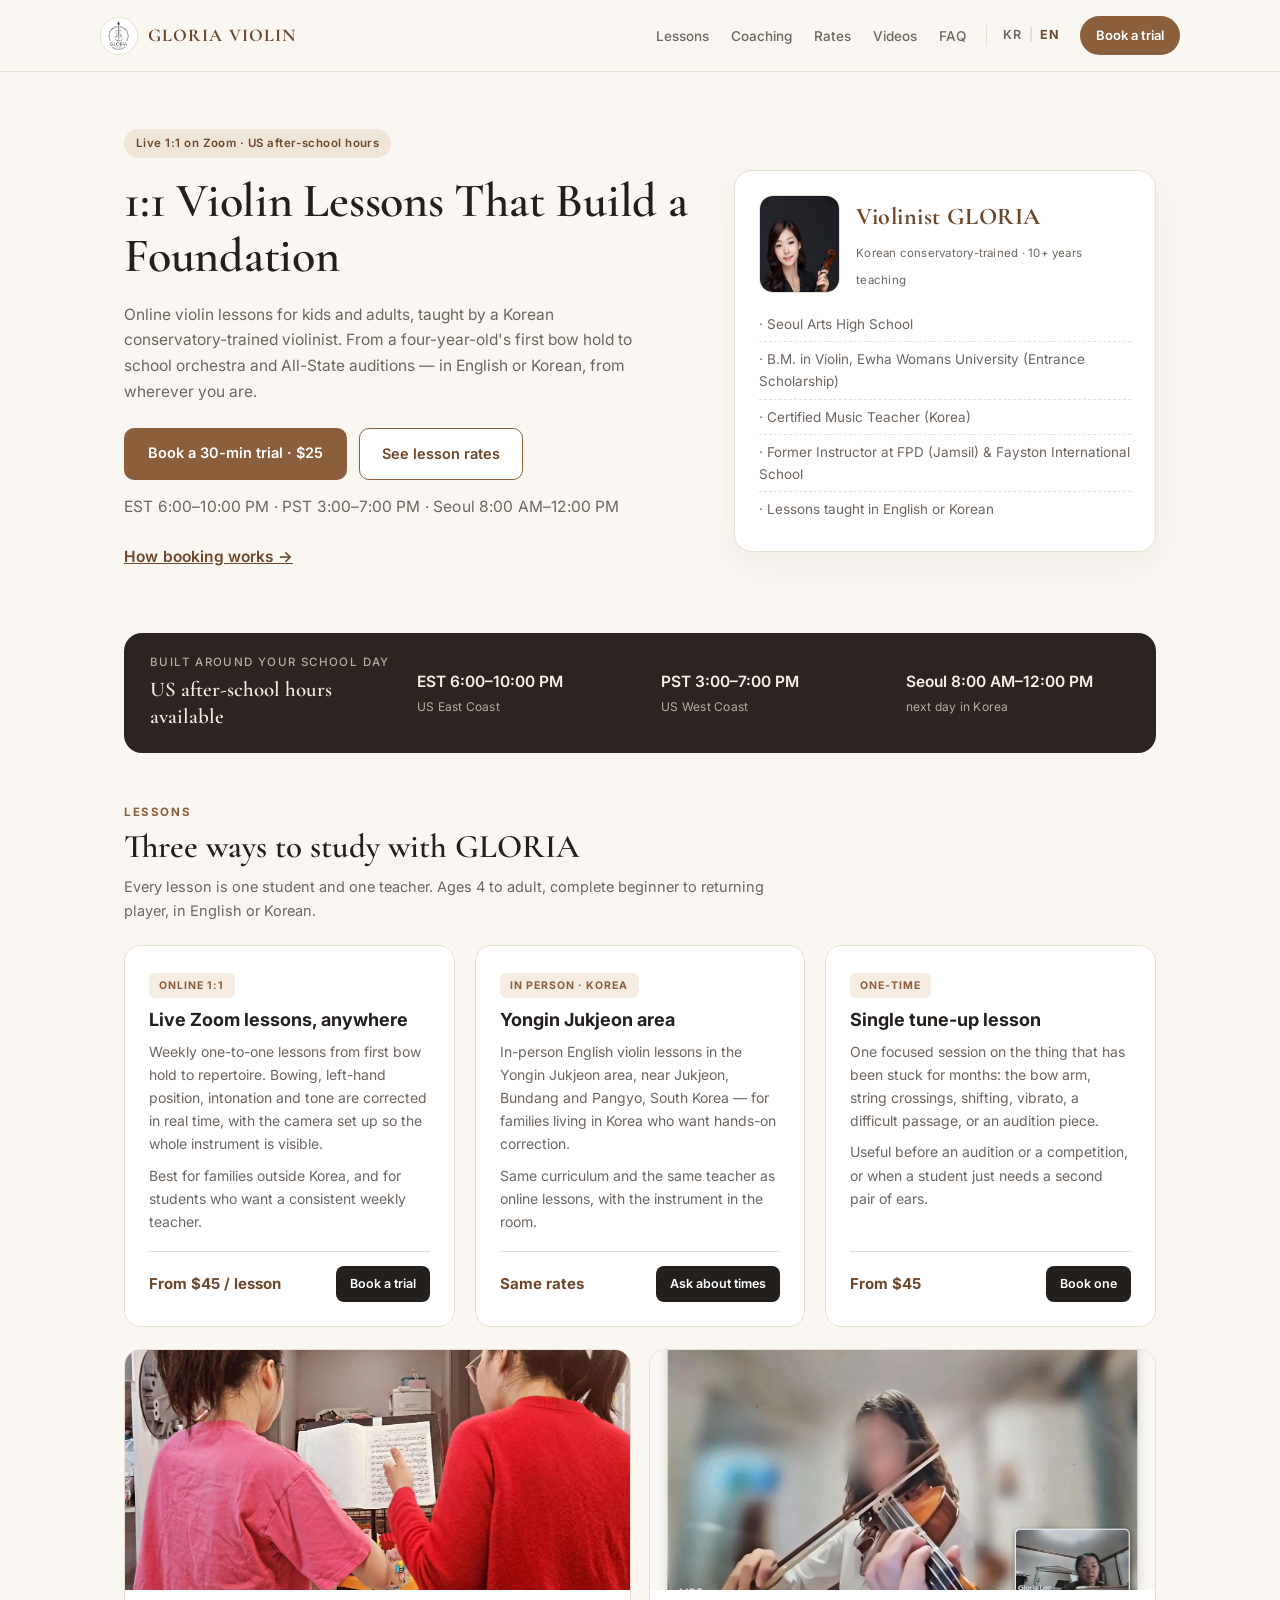
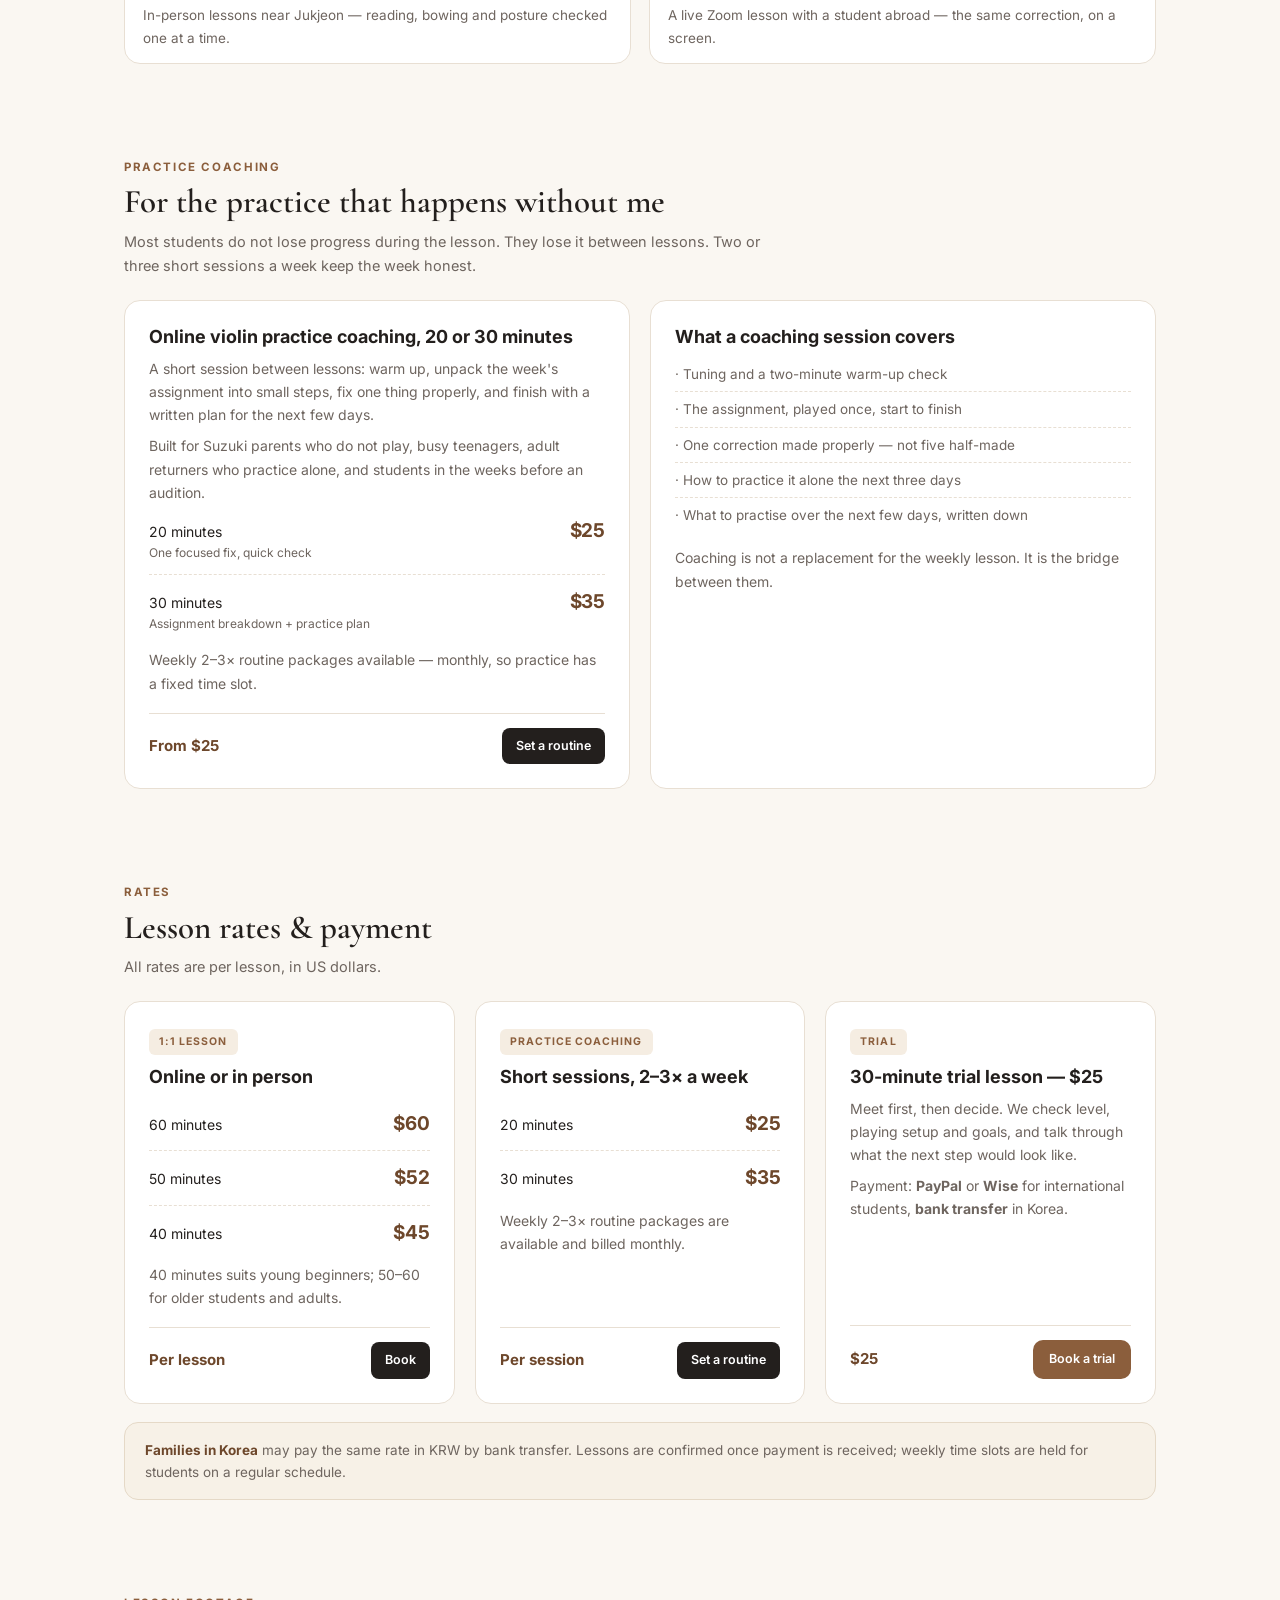
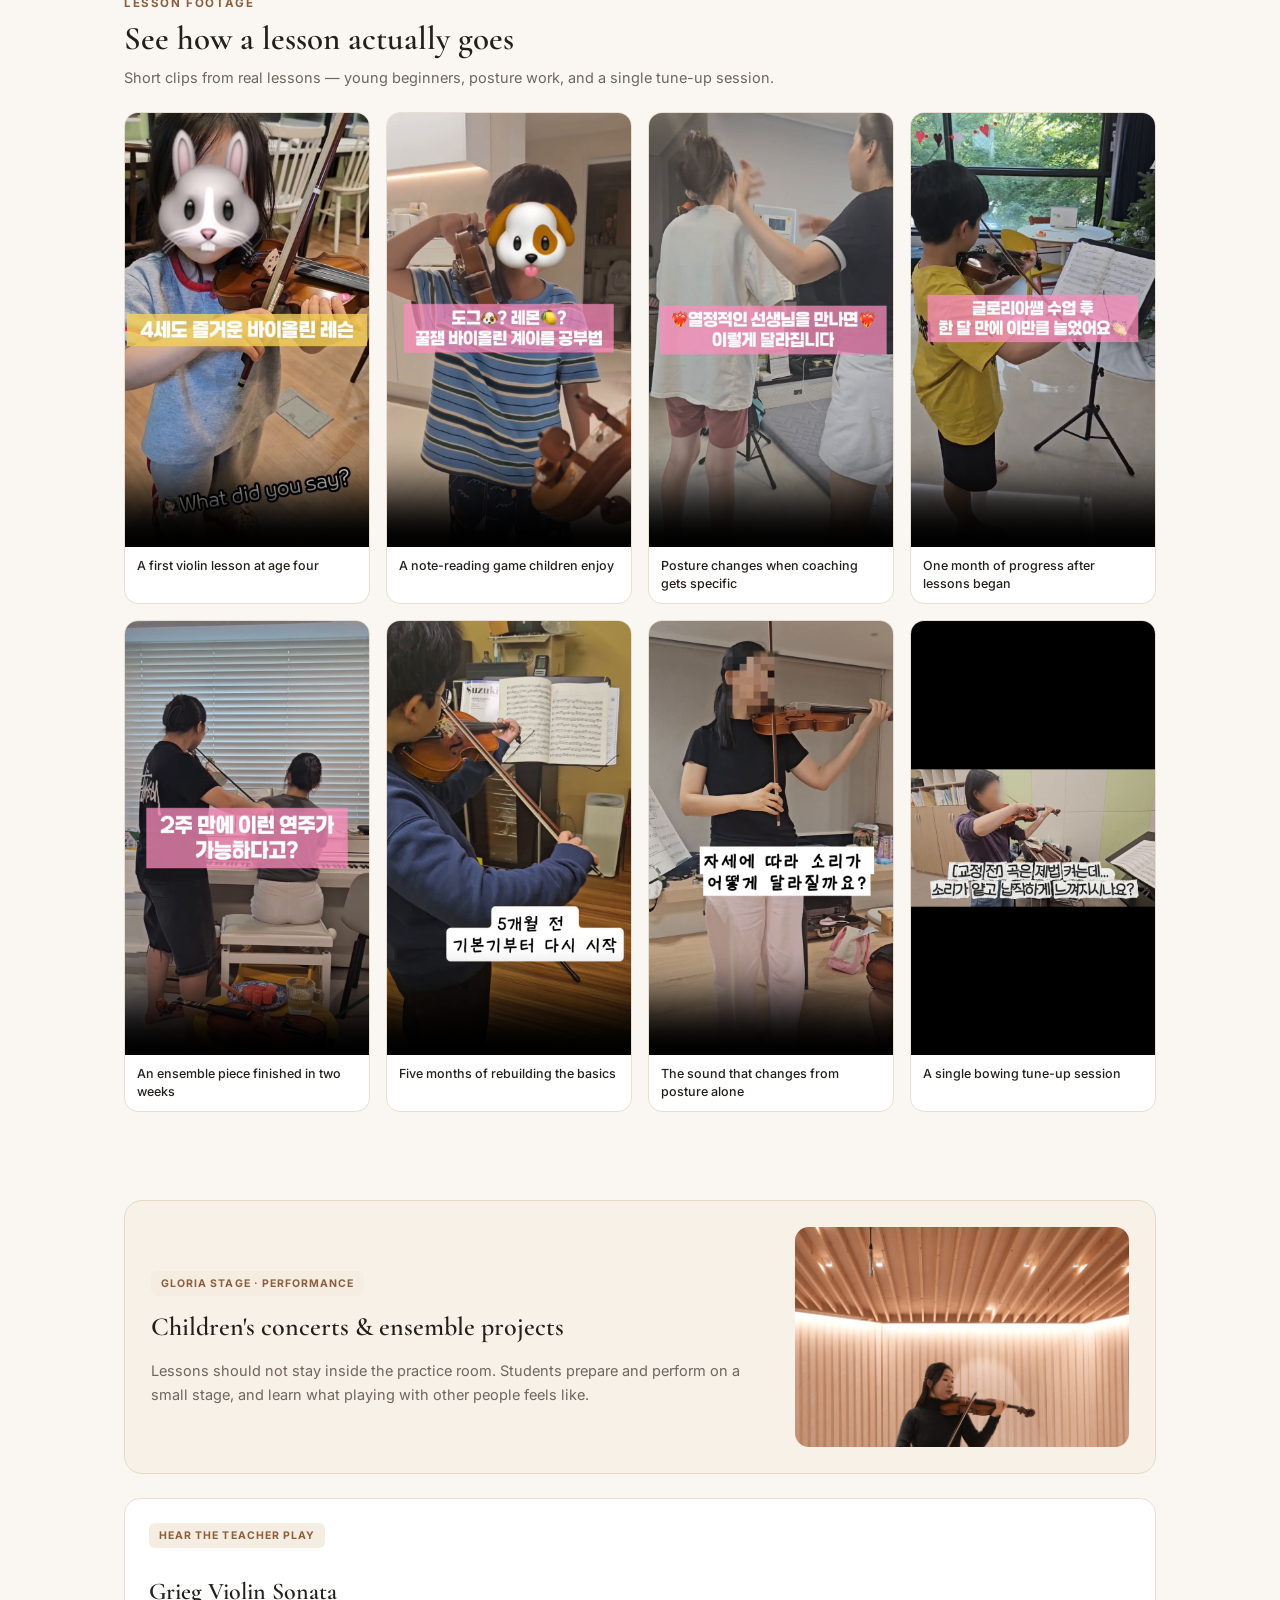
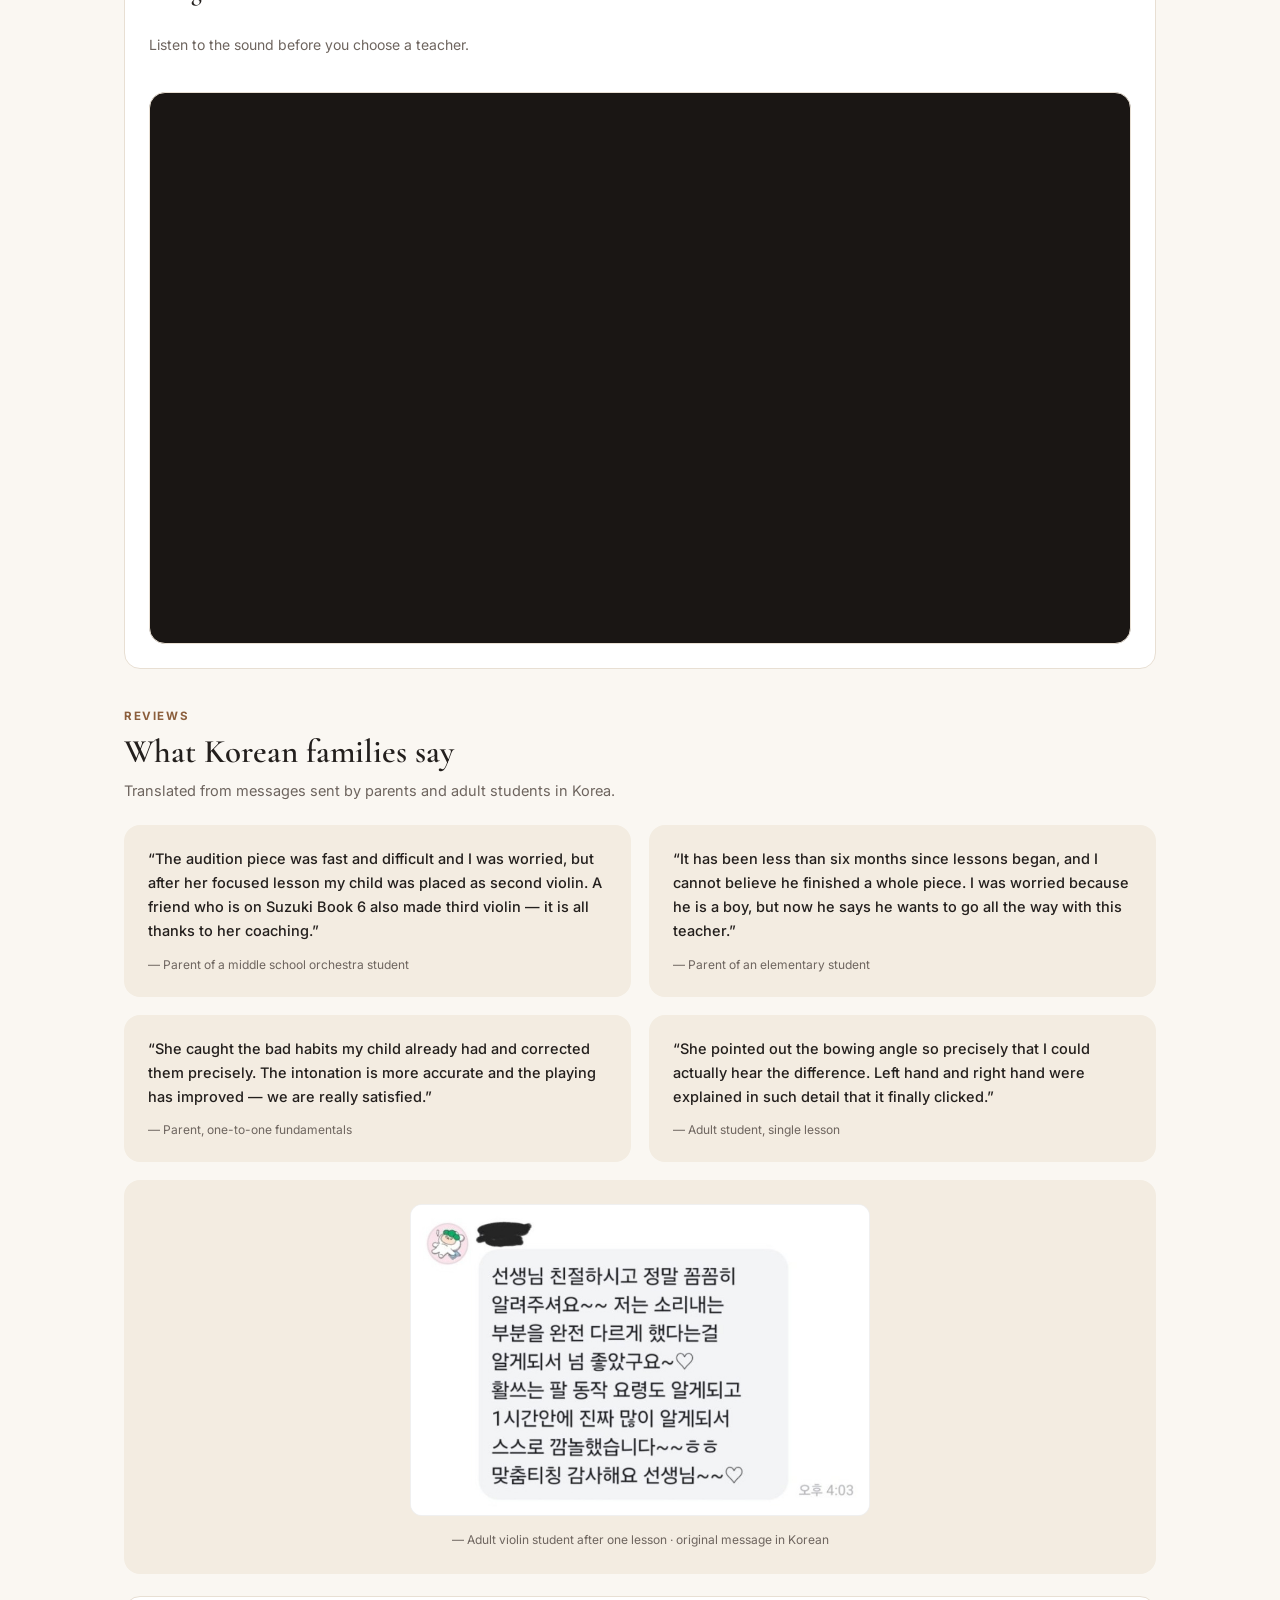
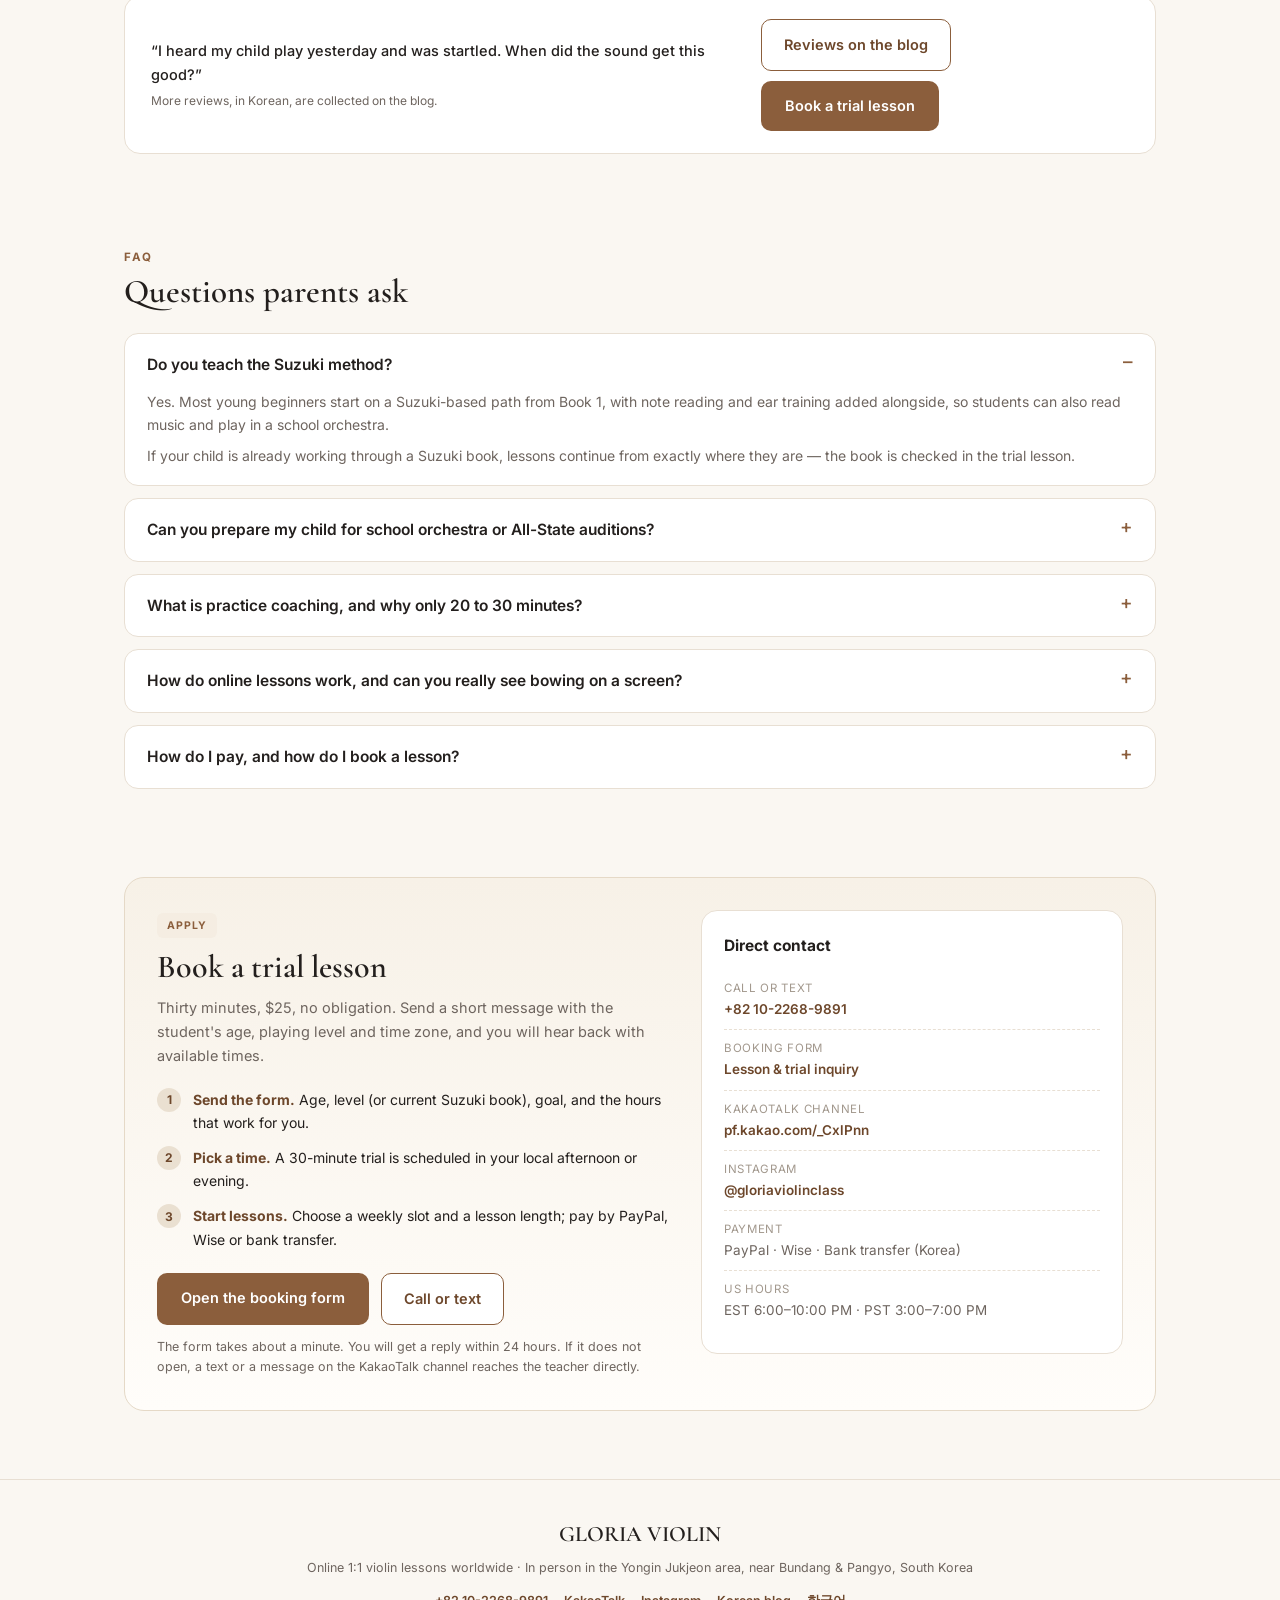
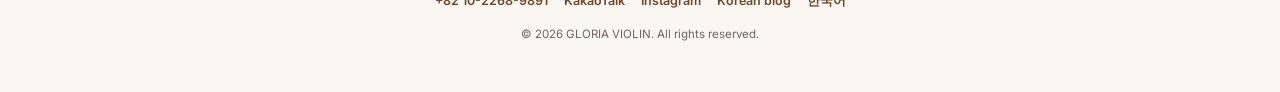
==== commit c5e2dc17: "영문 페이지: 체험 레슨 안내 문구 조정" ====
--- a/en/index.html
+++ b/en/index.html
@@ -572,7 +572,7 @@
             <li>· The assignment, played once, start to finish</li>
             <li>· One correction made properly — not five half-made</li>
             <li>· How to practice it alone the next three days</li>
-            <li>· A short written note for the parent or the student</li>
+            <li>· What to practise over the next few days, written down</li>
           </ul>
           <p class="fine" style="margin-top:14px;">Coaching is not a replacement for the weekly lesson. It is the bridge between them.</p>
         </div>
@@ -618,7 +618,7 @@
         <div>
           <span class="card-tag">TRIAL</span>
           <h3>30-minute trial lesson — $25</h3>
-          <p>Meet first, then decide. We check level, playing setup and goals, and you leave with a short written recommendation whether or not you continue.</p>
+          <p>Meet first, then decide. We check level, playing setup and goals, and talk through what the next step would look like.</p>
           <p class="fine">Payment: <strong>PayPal</strong> or <strong>Wise</strong> for international students, <strong>bank transfer</strong> in Korea.</p>
         </div>
         <div class="price-row">
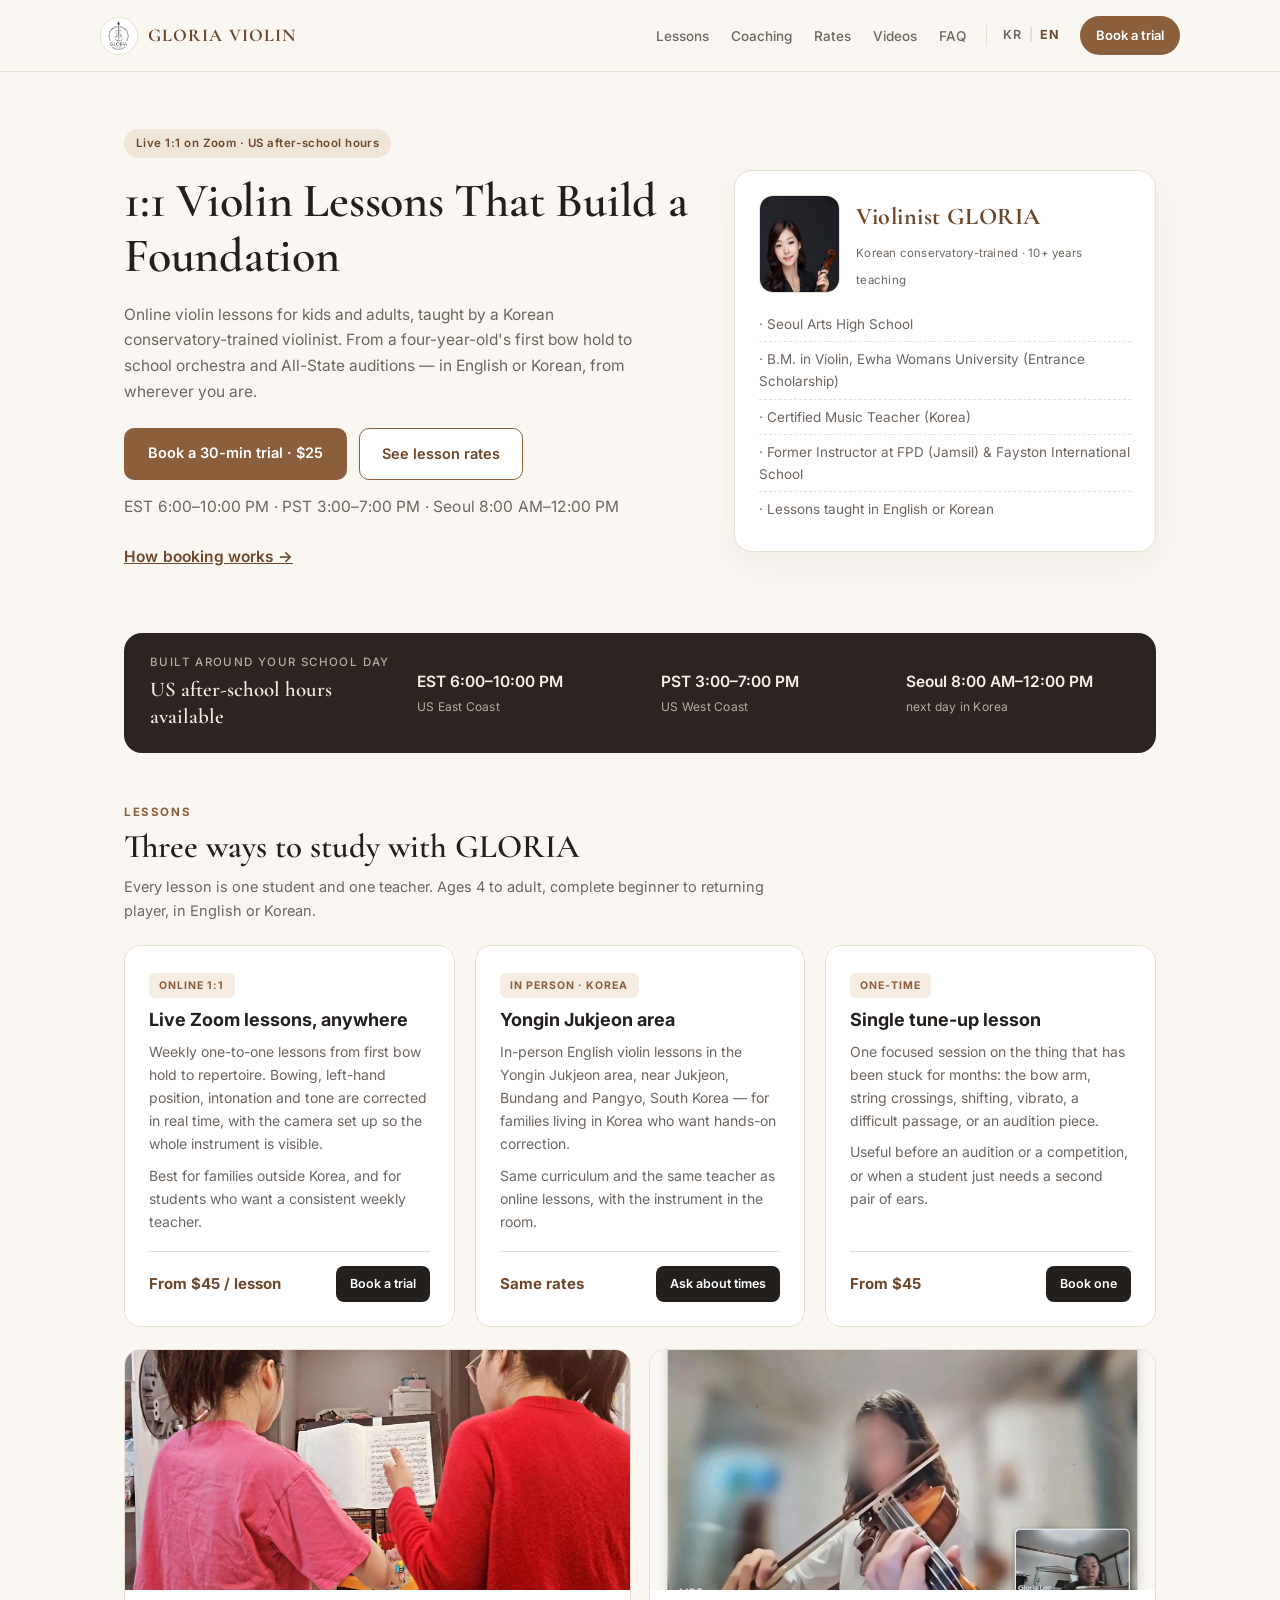
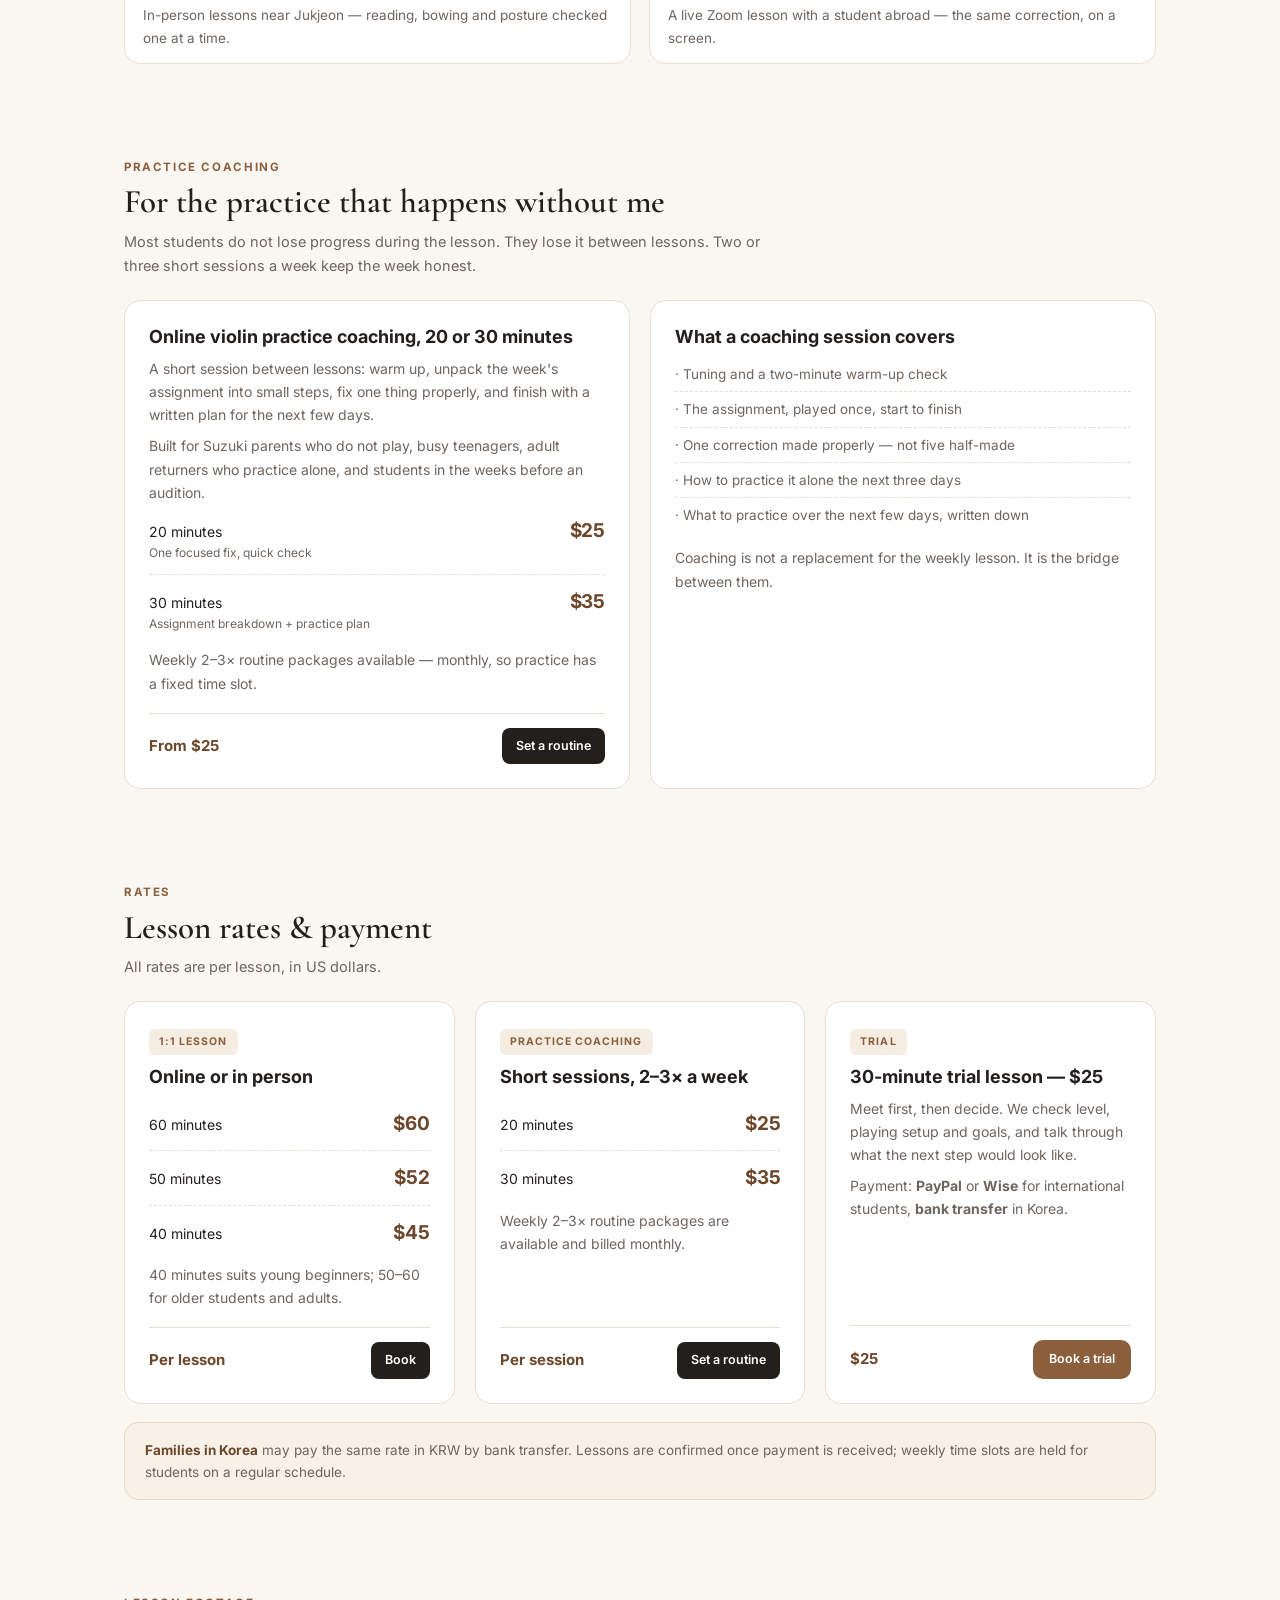
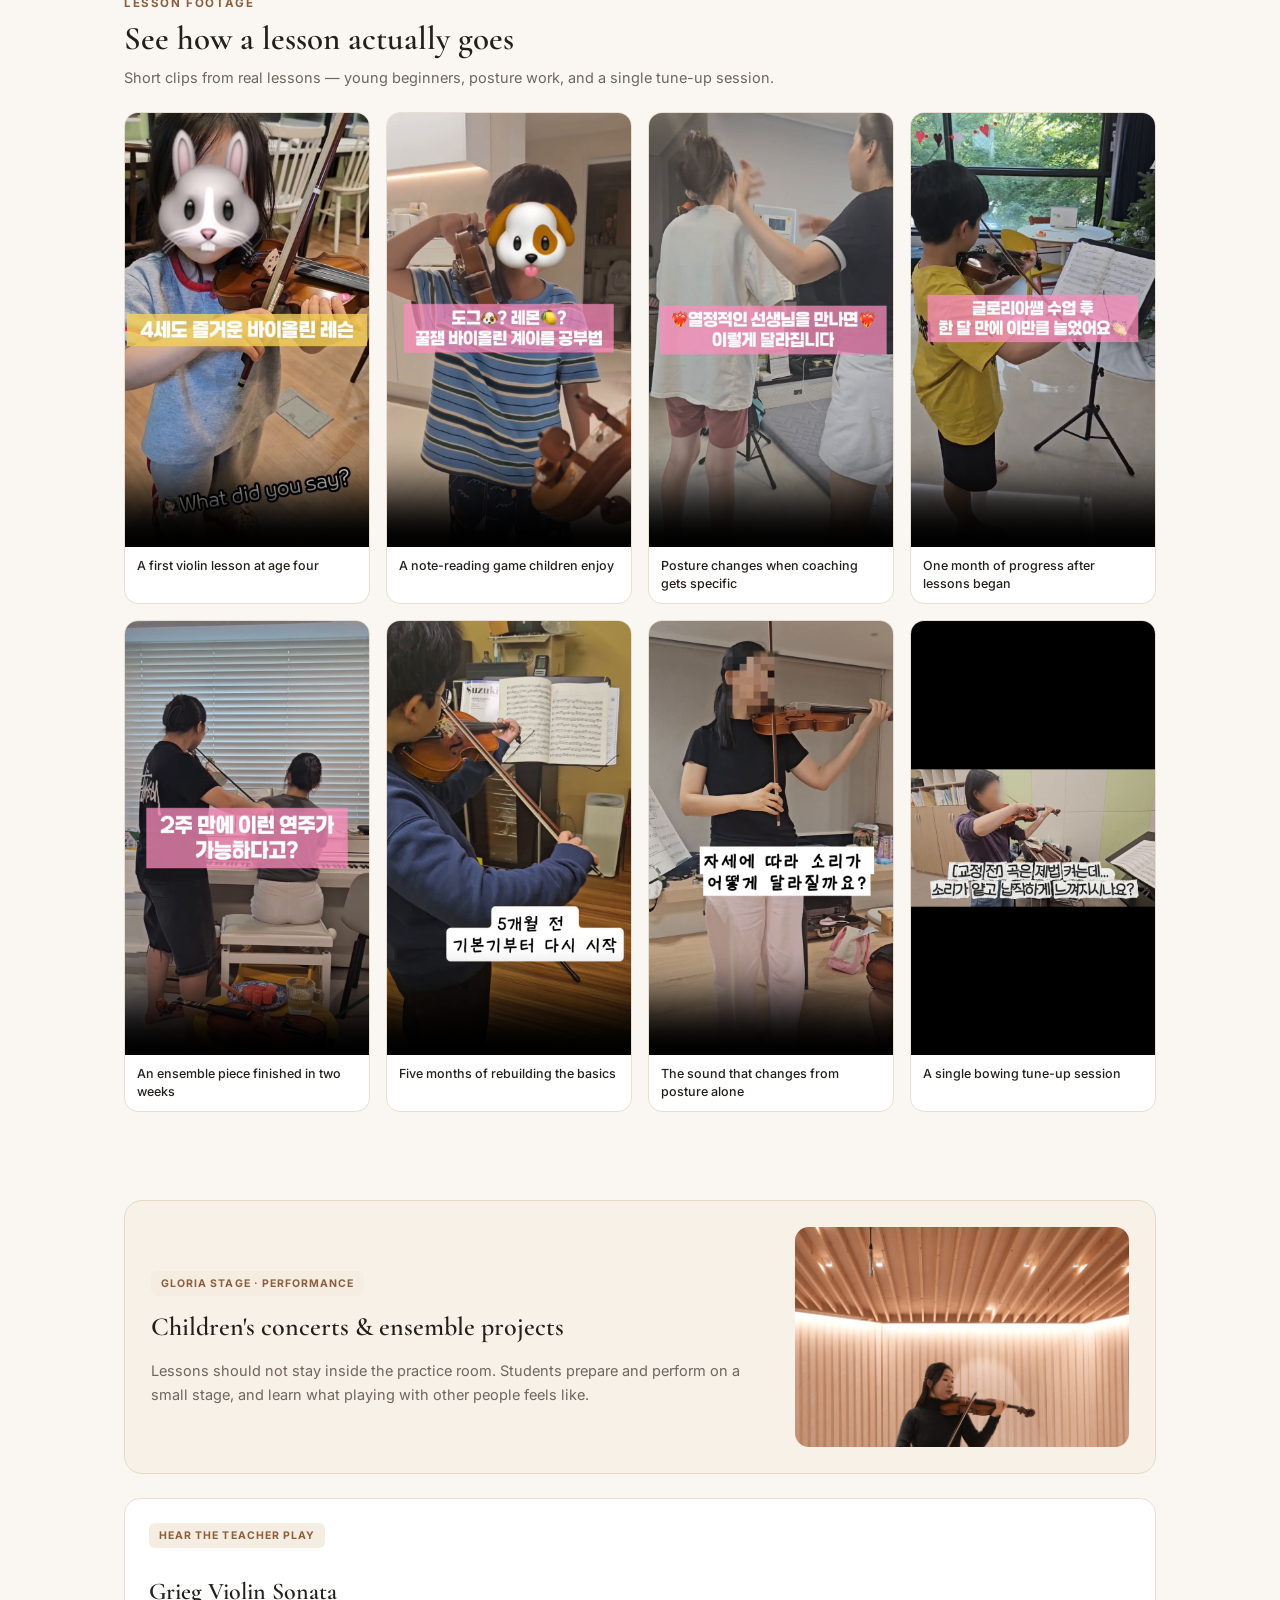
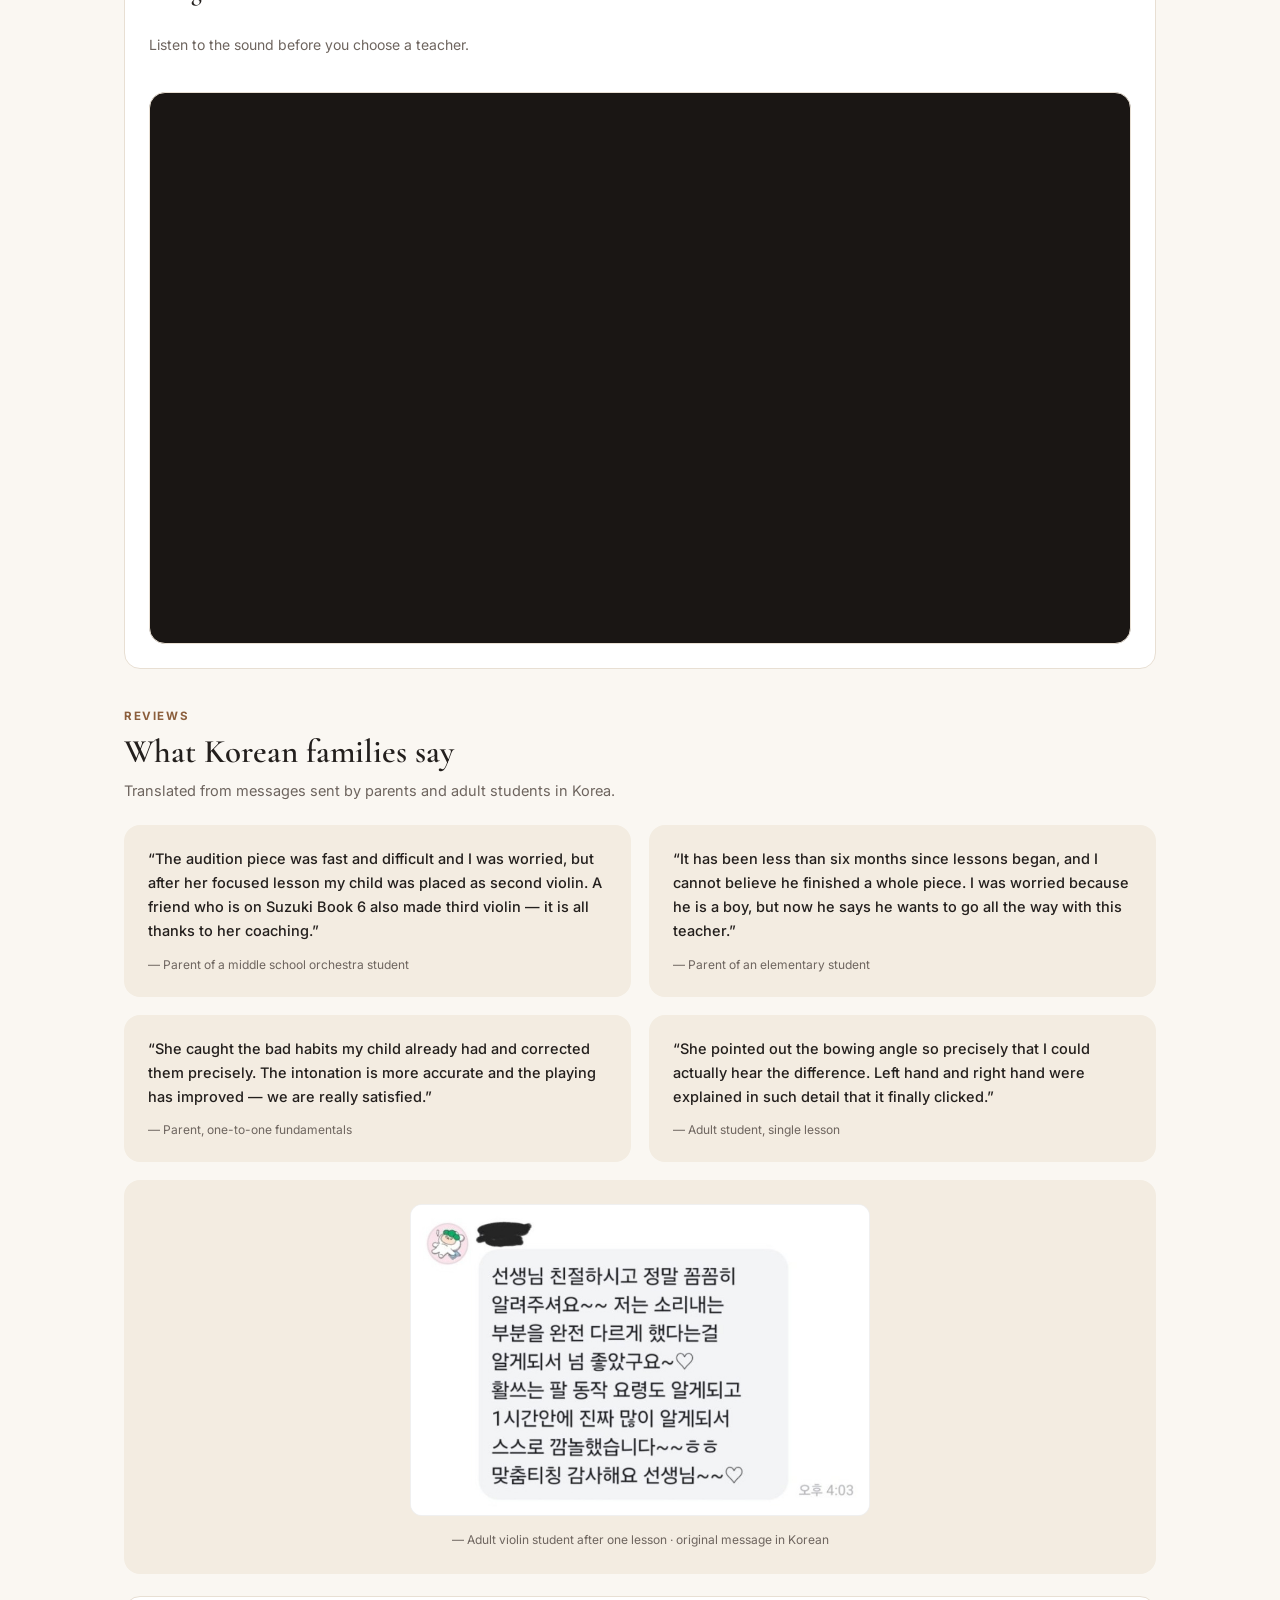
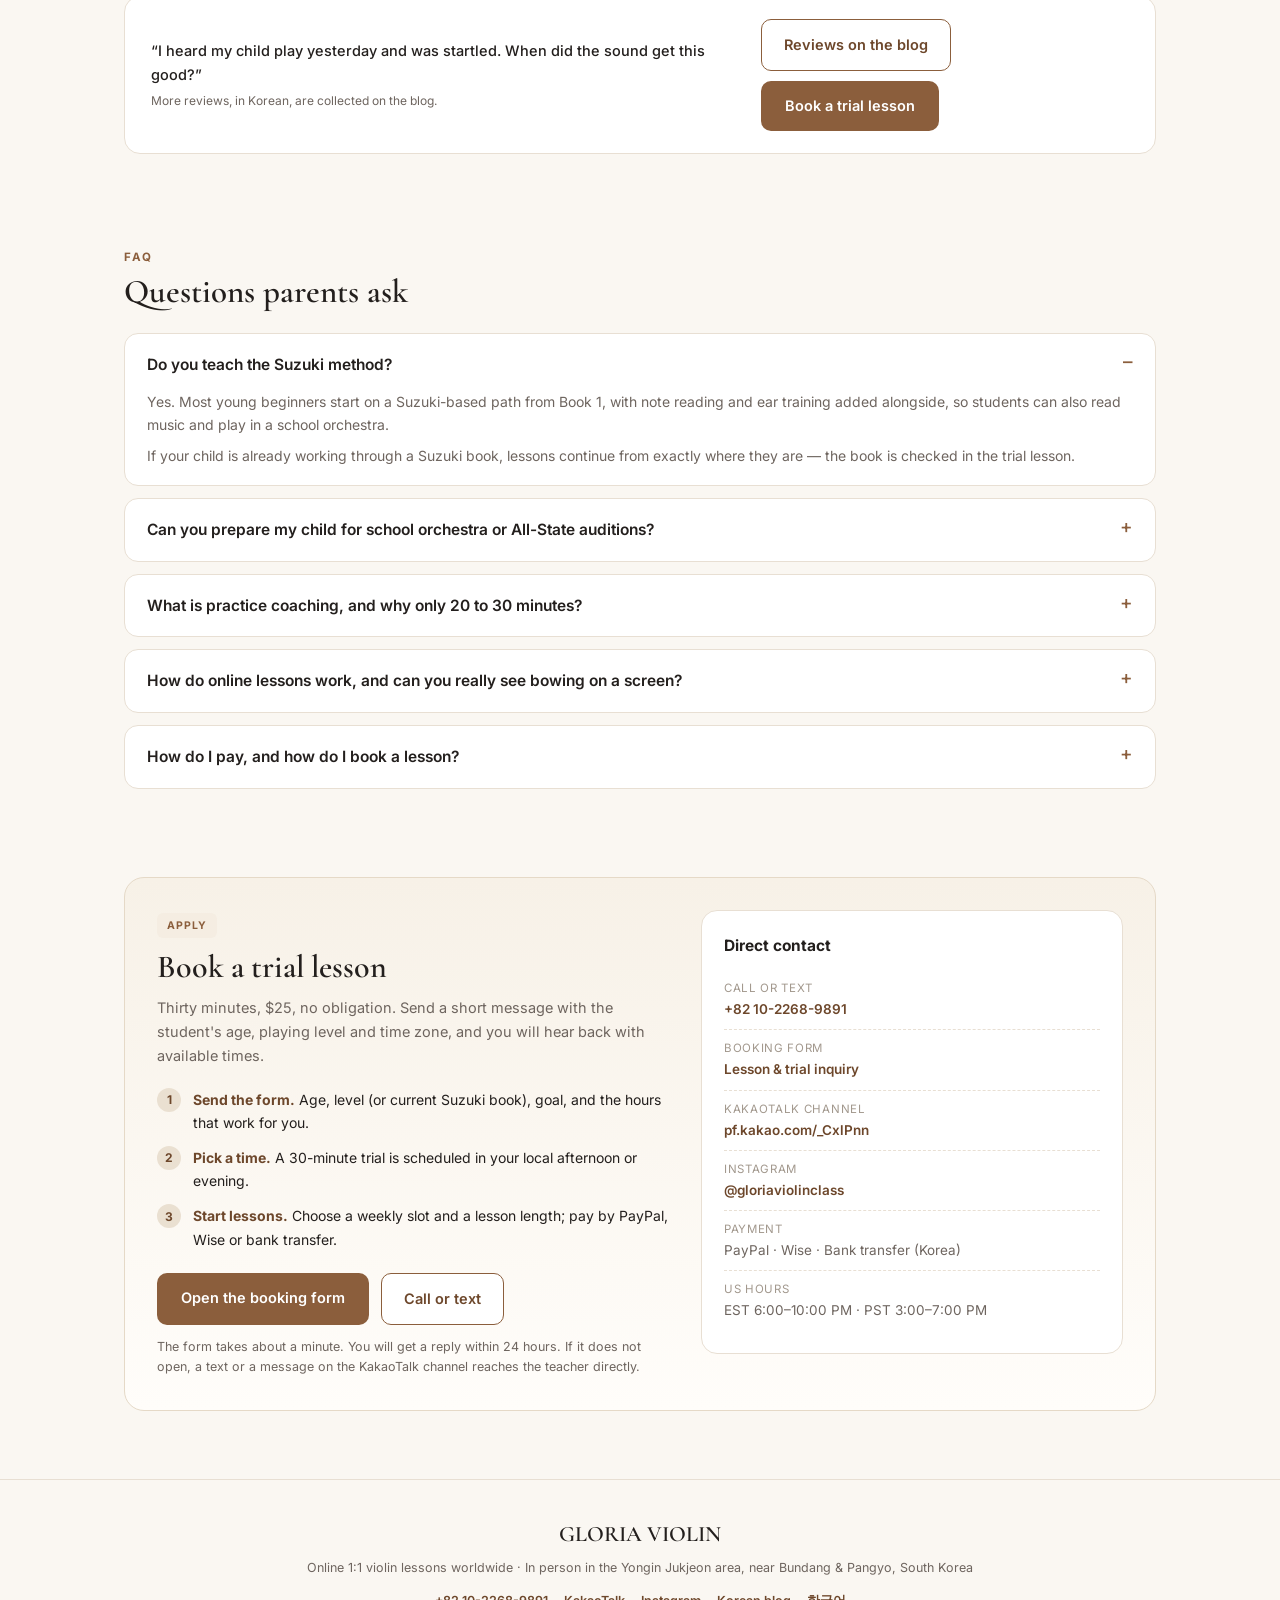
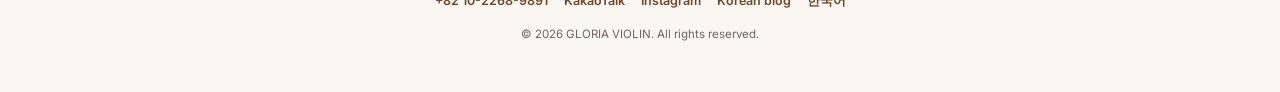
==== commit 83101814: "영문 페이지: 미 표기 철자(practice)로 정리" ====
--- a/en/index.html
+++ b/en/index.html
@@ -572,7 +572,7 @@
             <li>· The assignment, played once, start to finish</li>
             <li>· One correction made properly — not five half-made</li>
             <li>· How to practice it alone the next three days</li>
-            <li>· What to practise over the next few days, written down</li>
+            <li>· What to practice over the next few days, written down</li>
           </ul>
           <p class="fine" style="margin-top:14px;">Coaching is not a replacement for the weekly lesson. It is the bridge between them.</p>
         </div>
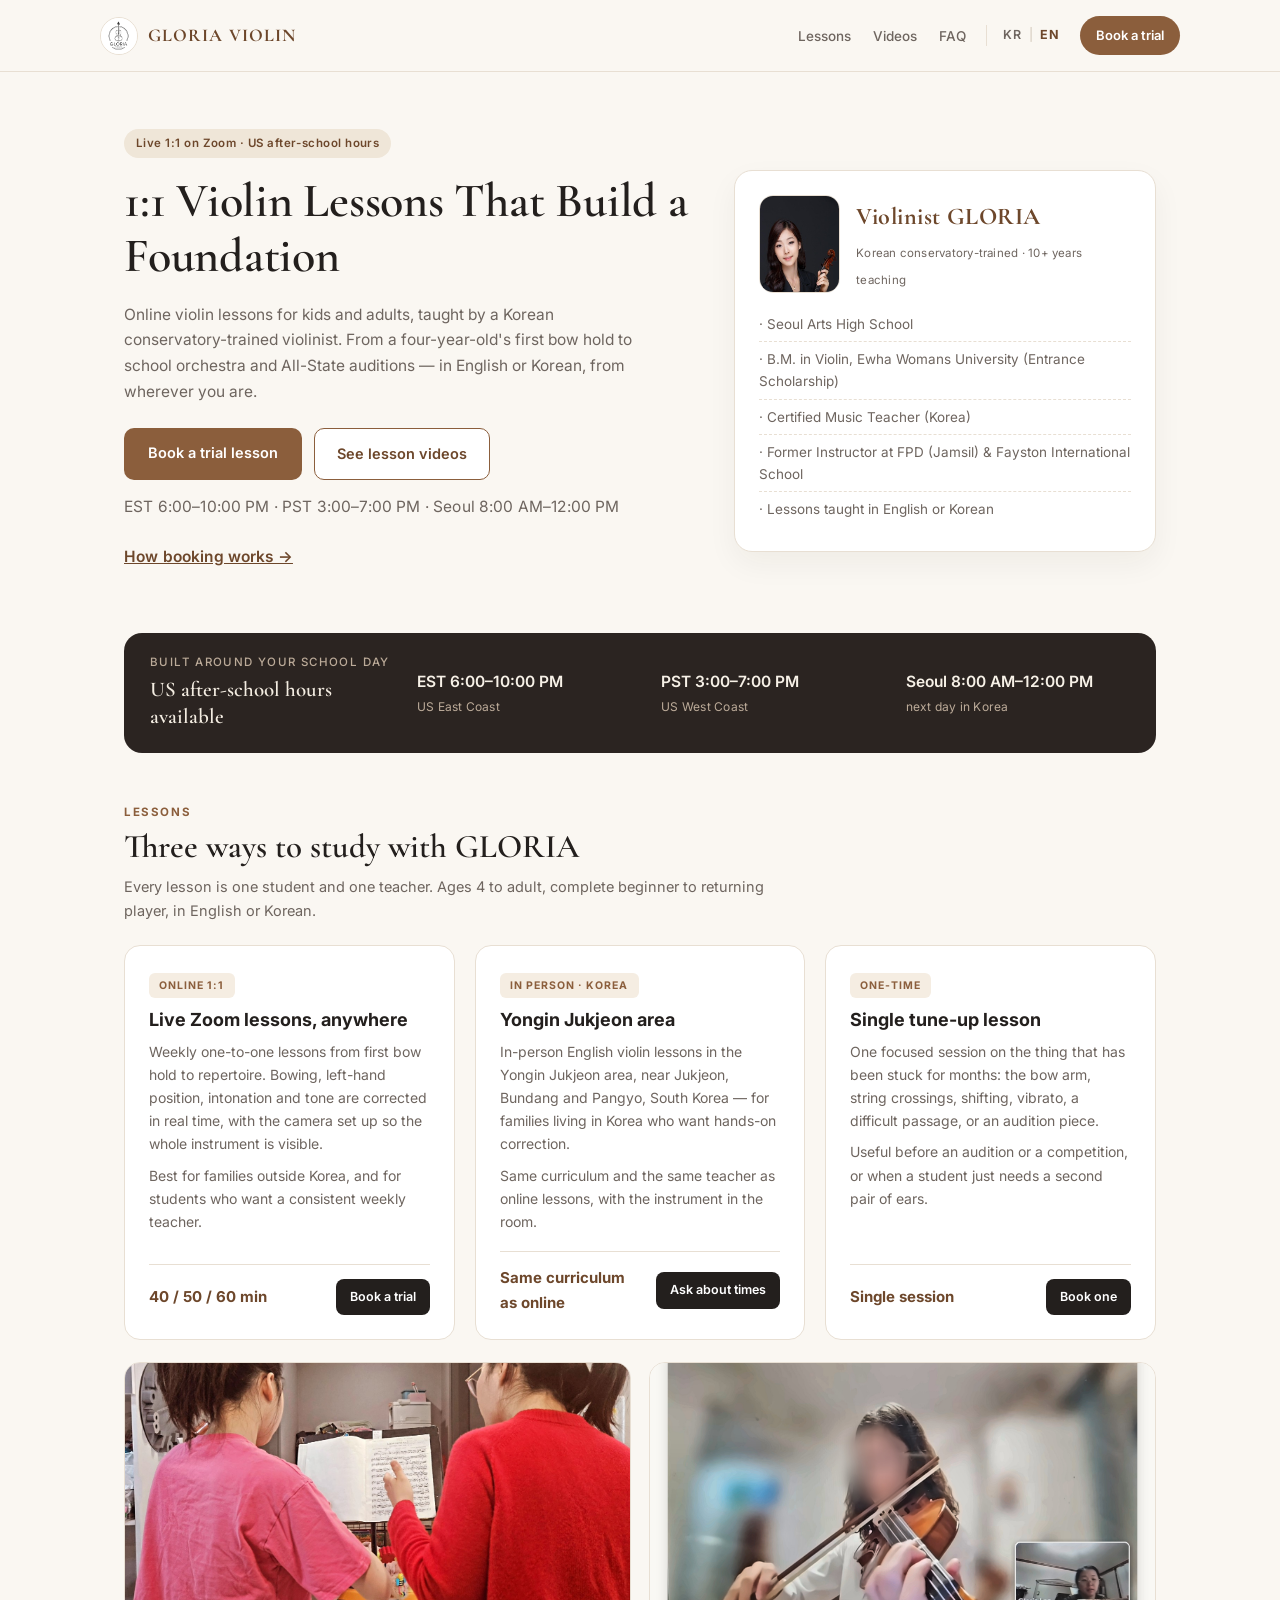
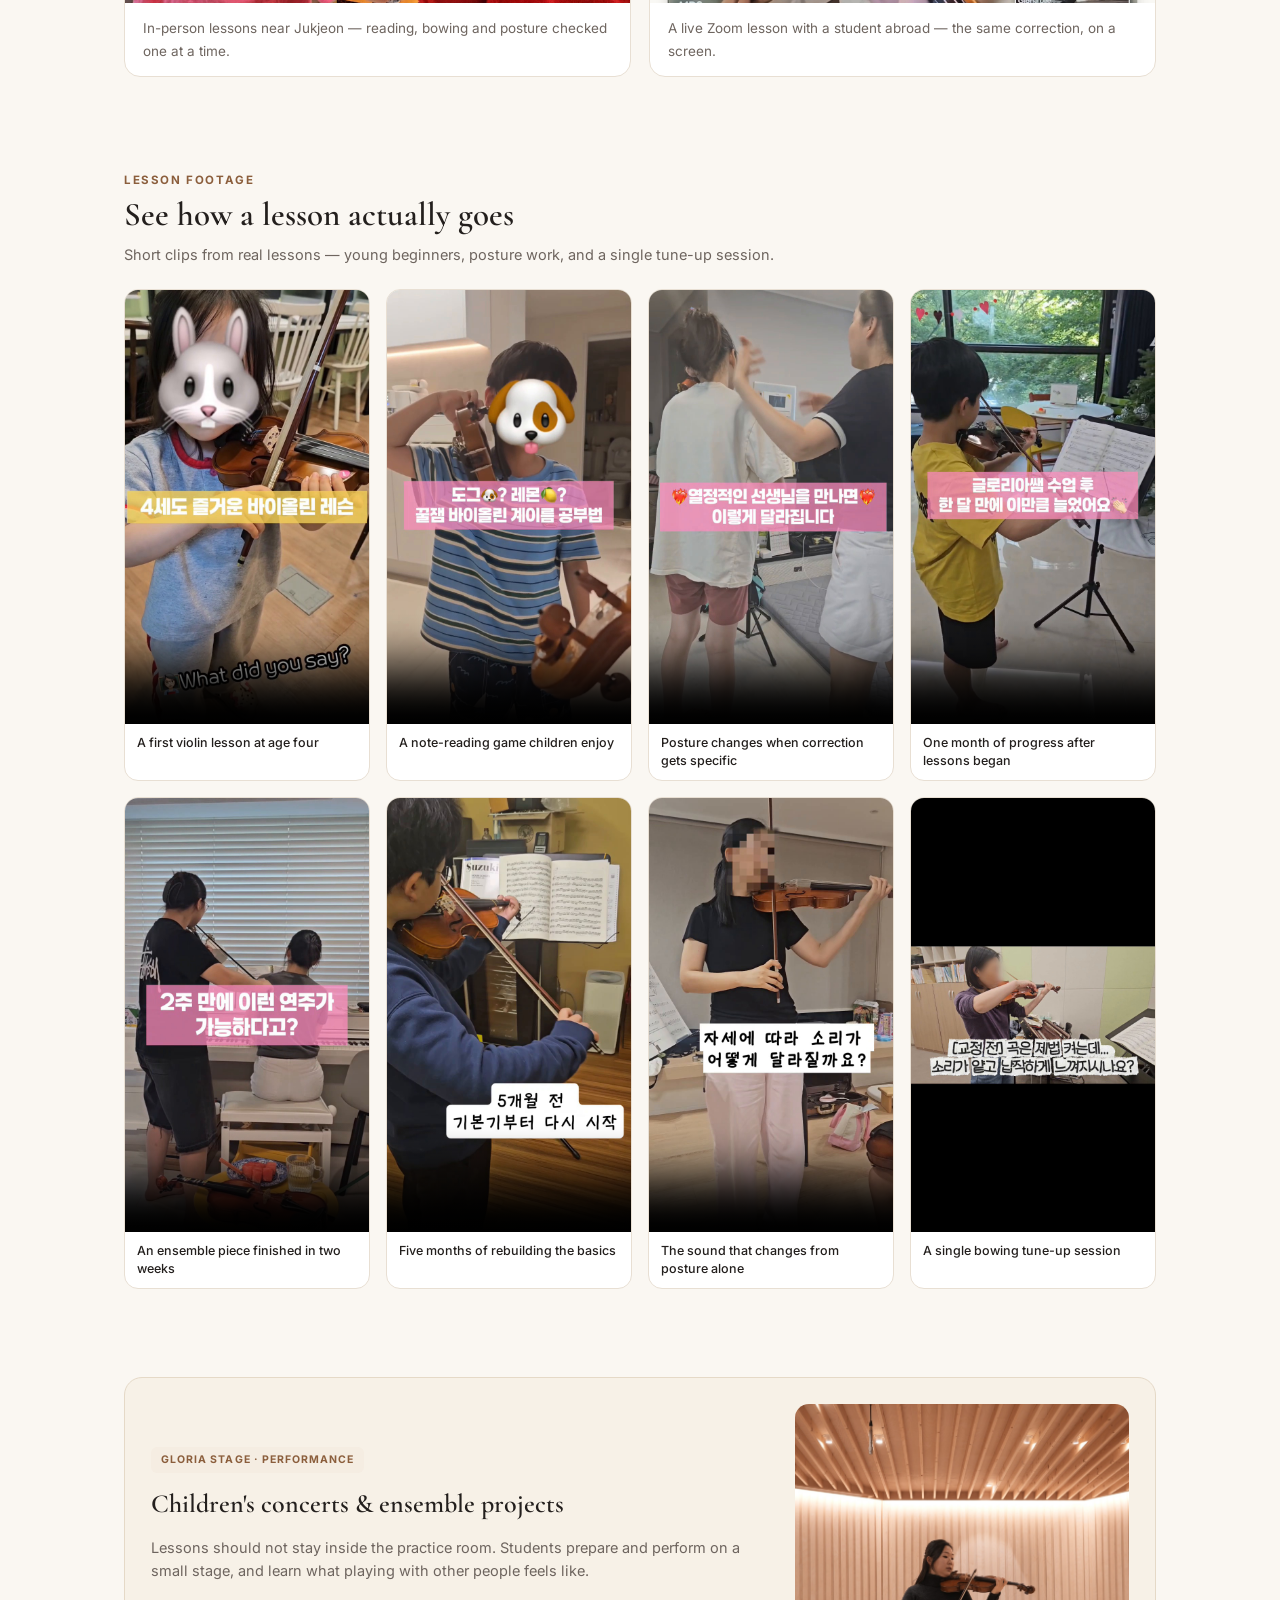
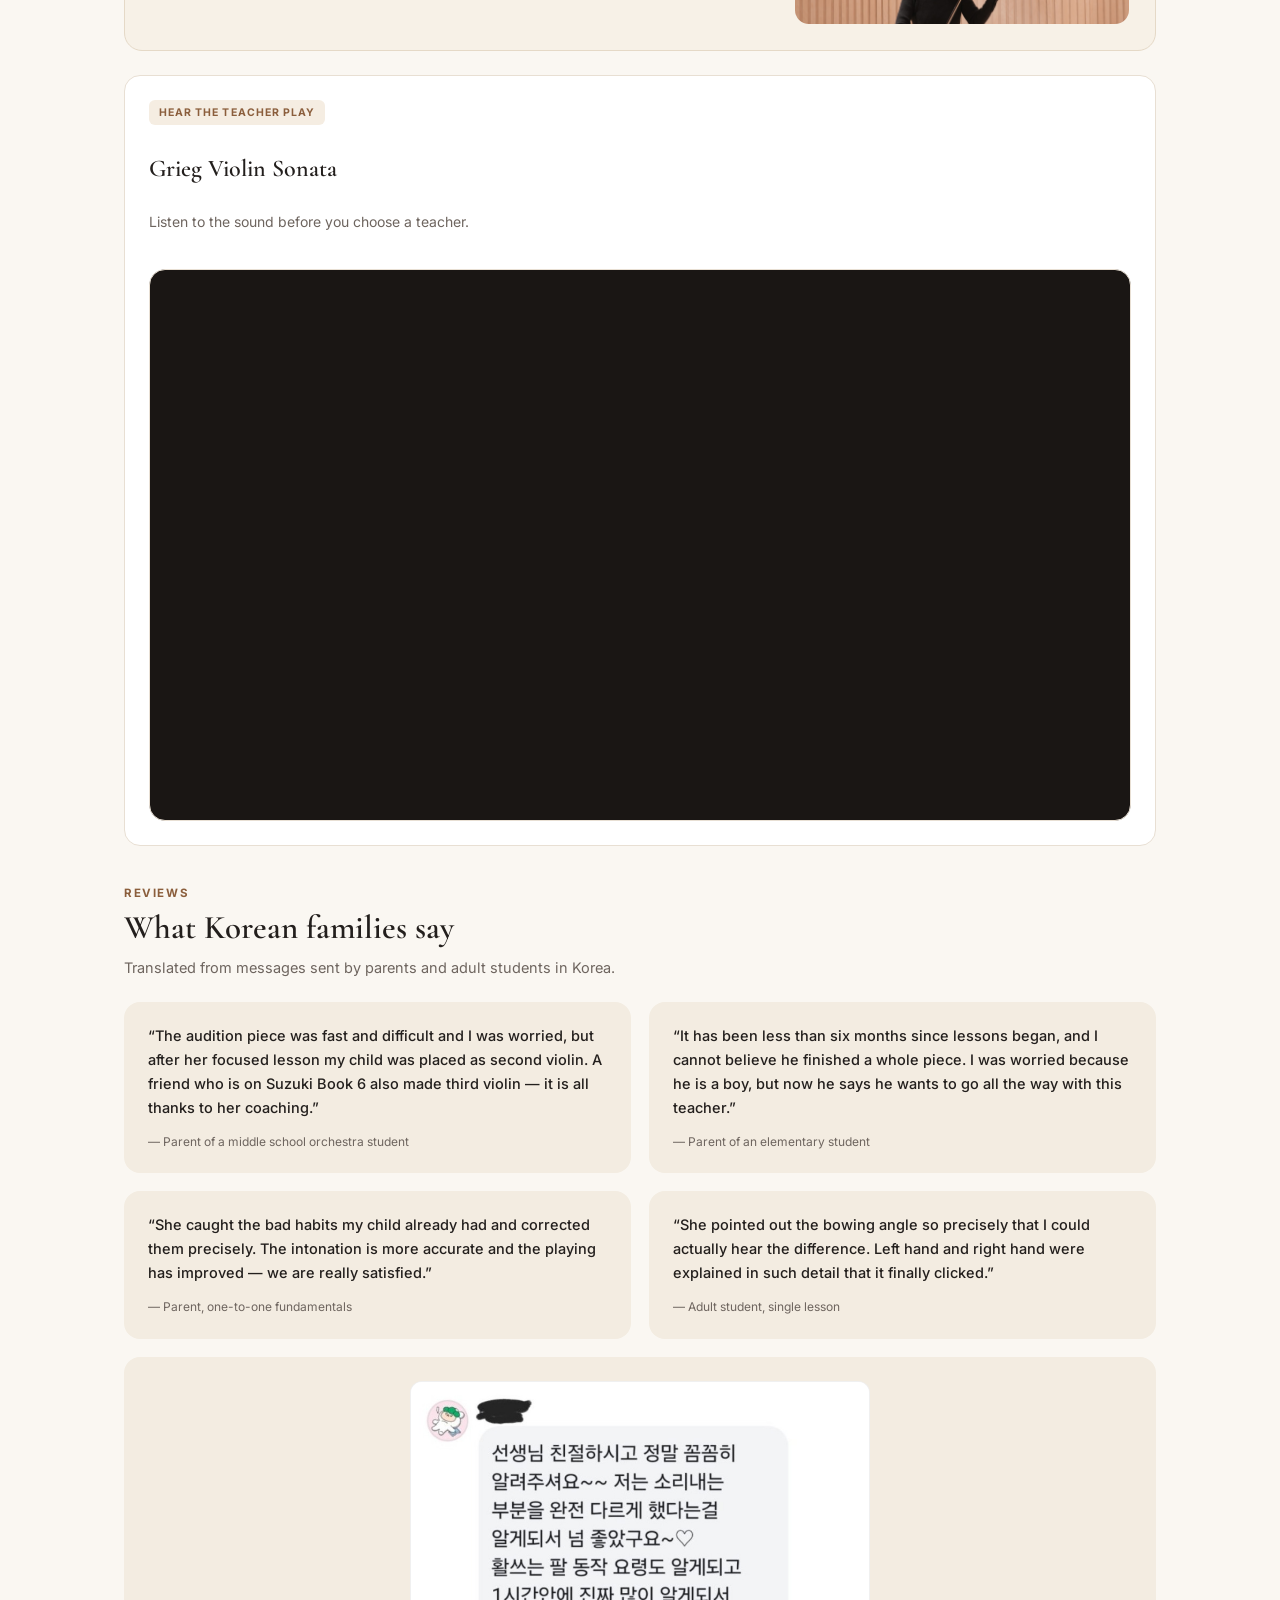
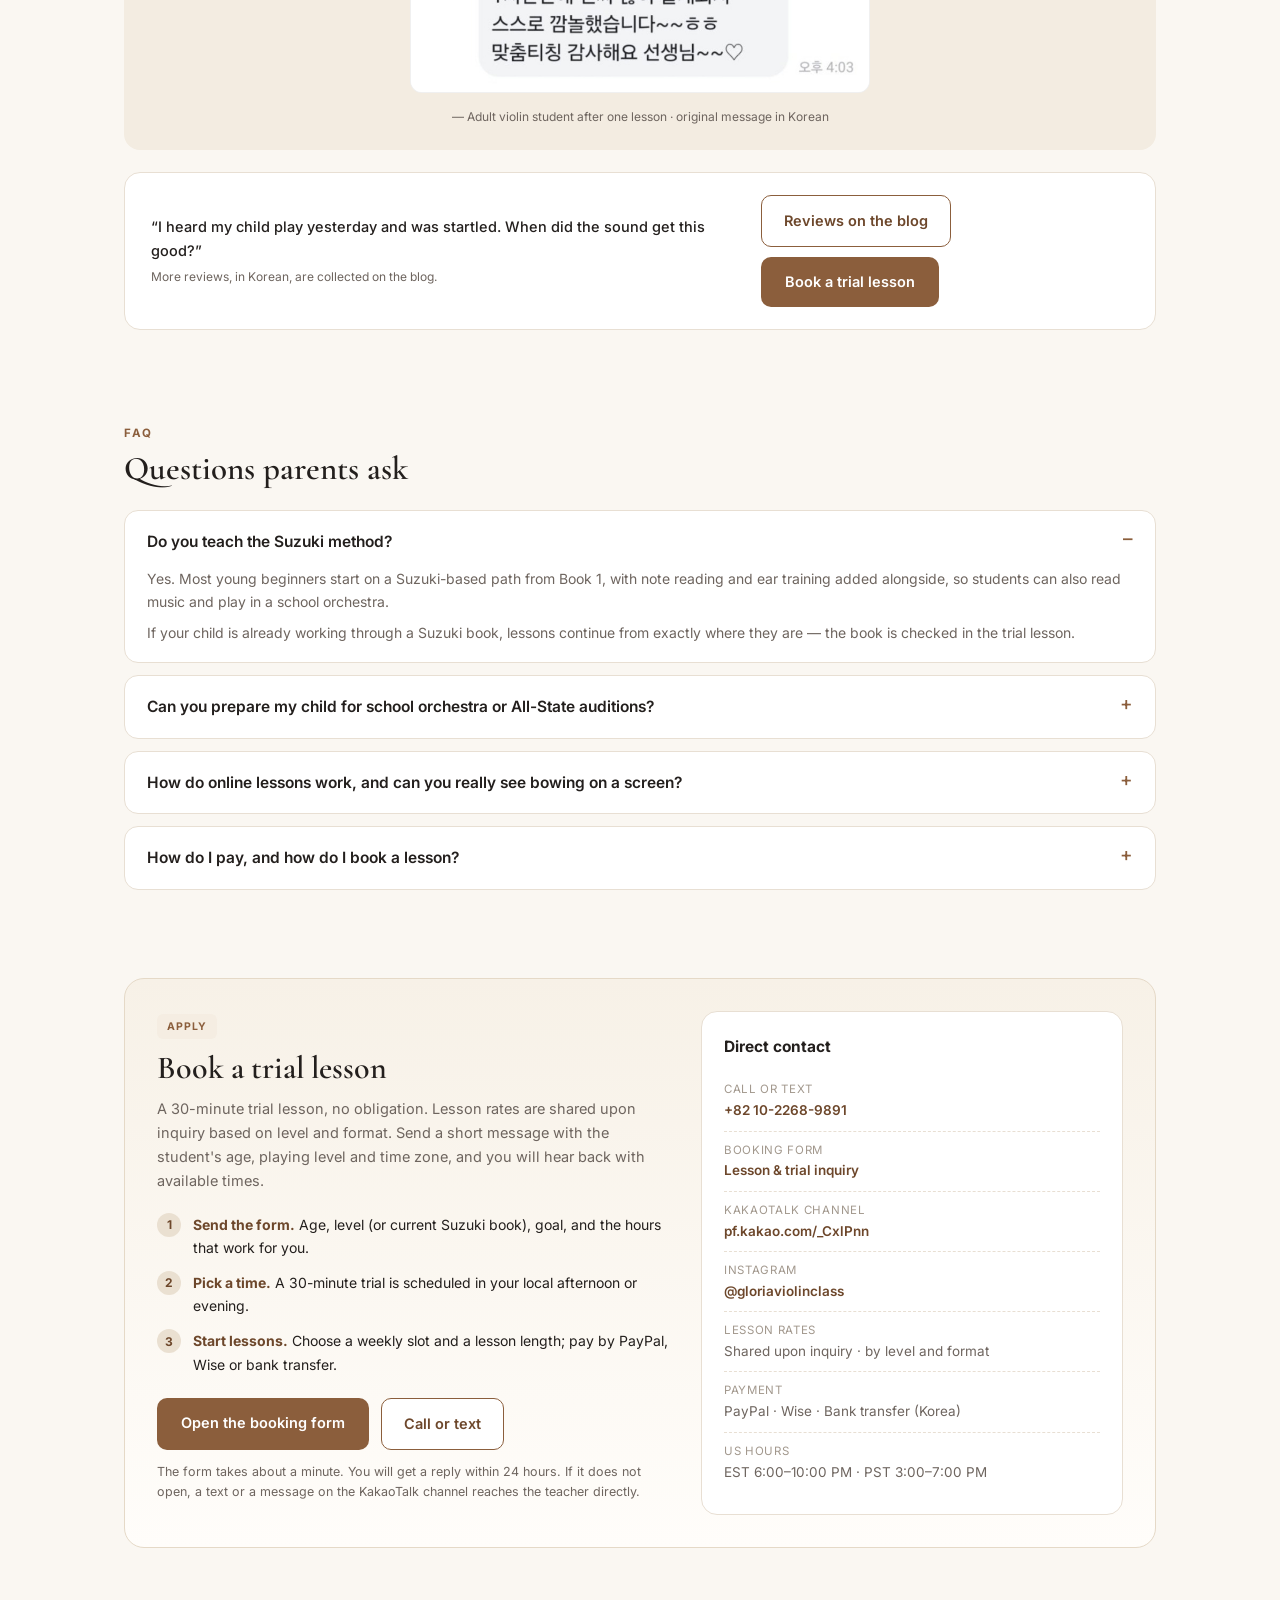
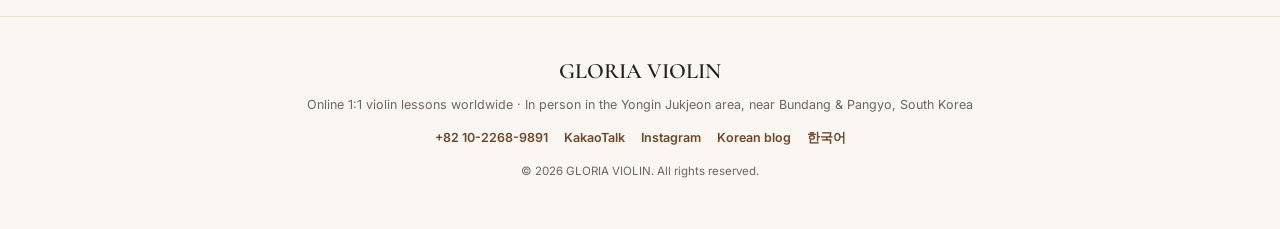
==== commit f56a84f0: "영문 페이지: Practice Coaching·요금 섹션 및 금액 표기 제거" ====
--- a/en/index.html
+++ b/en/index.html
@@ -21,9 +21,9 @@
     gtag('config', 'G-VLVJEWR7X3');
   </script>
   <meta name="viewport" content="width=device-width, initial-scale=1.0" />
-  <title>Online Violin Lessons for Kids &amp; Adults | GLORIA VIOLIN — Suzuki &amp; Practice Coaching</title>
-  <meta name="description" content="1:1 online violin lessons for kids and adults with a Korean conservatory-trained violinist. Suzuki-based beginners, school orchestra &amp; All-State audition prep, and 20–30 minute online violin practice coaching. US after-school hours (EST 6–10 PM / PST 3–7 PM). In-person English violin lessons near Jukjeon, Yongin, Bundang &amp; Pangyo, South Korea. Trial lesson $25." />
-  <meta name="keywords" content="online violin lessons for kids, online violin lessons for adults, Suzuki violin teacher online, online violin practice coach, Korean conservatory trained violinist, Yongin Jukjeon Bundang English violin lessons, violin lessons near me Korea, All-State violin audition coaching, Zoom violin teacher" />
+  <title>Online Violin Lessons for Kids &amp; Adults | GLORIA VIOLIN — Suzuki &amp; All-State Prep</title>
+  <meta name="description" content="1:1 online violin lessons for kids and adults with a Korean conservatory-trained violinist. Suzuki-based beginners, school orchestra &amp; All-State audition prep. US after-school hours (EST 6–10 PM / PST 3–7 PM). In-person English violin lessons near Jukjeon, Yongin, Bundang &amp; Pangyo, South Korea. Lesson rates are shared upon inquiry based on level and format." />
+  <meta name="keywords" content="online violin lessons for kids, online violin lessons for adults, Suzuki violin teacher online, Korean conservatory trained violinist, Yongin Jukjeon Bundang English violin lessons, violin lessons near me Korea, All-State violin audition coaching, Zoom violin teacher" />
   <link rel="canonical" href="https://glorialee9112-design.github.io/en/" />
   <link rel="alternate" hreflang="en" href="https://glorialee9112-design.github.io/en/" />
   <link rel="alternate" hreflang="ko" href="https://glorialee9112-design.github.io/" />
@@ -35,12 +35,12 @@
   <meta property="og:locale" content="en_US" />
   <meta property="og:locale:alternate" content="ko_KR" />
   <meta property="og:title" content="Online Violin Lessons for Kids &amp; Adults | GLORIA VIOLIN" />
-  <meta property="og:description" content="Live 1:1 violin lessons on Zoom with a Korean conservatory-trained violinist. Suzuki beginners, school orchestra &amp; All-State prep, 20–30 min practice coaching. US after-school hours available." />
+  <meta property="og:description" content="Live 1:1 violin lessons on Zoom with a Korean conservatory-trained violinist. Suzuki beginners, school orchestra &amp; All-State prep. US after-school hours available." />
   <meta property="og:image" content="https://glorialee9112-design.github.io/assets/profile_concert.jpg" />
   <meta property="og:image:alt" content="Violinist GLORIA performing on stage" />
   <meta name="twitter:card" content="summary_large_image" />
   <meta name="twitter:title" content="Online Violin Lessons for Kids &amp; Adults | GLORIA VIOLIN" />
-  <meta name="twitter:description" content="1:1 online violin lessons and practice coaching from a Korean conservatory-trained violinist. US after-school hours available." />
+  <meta name="twitter:description" content="1:1 online violin lessons from a Korean conservatory-trained violinist. US after-school hours available." />
   <meta name="twitter:image" content="https://glorialee9112-design.github.io/assets/profile_concert.jpg" />
   <link rel="preconnect" href="https://fonts.googleapis.com">
   <link rel="preconnect" href="https://fonts.gstatic.com" crossorigin>
@@ -324,10 +324,9 @@
         "url": "https://glorialee9112-design.github.io/en/",
         "logo": "https://glorialee9112-design.github.io/assets/logo.jpg",
         "image": "https://glorialee9112-design.github.io/assets/profile_concert.jpg",
-        "description": "1:1 online violin lessons for kids and adults, taught on Zoom by a Korean conservatory-trained violinist. Suzuki-based beginners, school orchestra and All-State audition preparation, and short online practice coaching sessions. In-person English violin lessons in the Yongin Jukjeon area, near Bundang and Pangyo, South Korea.",
+        "description": "1:1 online violin lessons for kids and adults, taught on Zoom by a Korean conservatory-trained violinist. Suzuki-based beginners, school orchestra and All-State audition preparation. In-person English violin lessons in the Yongin Jukjeon area, near Bundang and Pangyo, South Korea.",
         "founder": { "@id": "https://glorialee9112-design.github.io/en/#gloria" },
         "employee": { "@id": "https://glorialee9112-design.github.io/en/#gloria" },
-        "priceRange": "$25-$60",
         "currenciesAccepted": "USD, KRW",
         "paymentAccepted": "PayPal, Wise, Bank transfer",
         "address": {
@@ -344,26 +343,14 @@
         "sameAs": [
           "https://www.instagram.com/gloriaviolinclass",
           "https://blog.naver.com/gloriaviolin"
-        ],
-        "hasOfferCatalog": {
-          "@type": "OfferCatalog",
-          "name": "Violin lessons and coaching",
-          "itemListElement": [
-            { "@type": "Offer", "name": "1:1 Violin Lesson - 60 minutes", "price": "60", "priceCurrency": "USD" },
-            { "@type": "Offer", "name": "1:1 Violin Lesson - 50 minutes", "price": "52", "priceCurrency": "USD" },
-            { "@type": "Offer", "name": "1:1 Violin Lesson - 40 minutes", "price": "45", "priceCurrency": "USD" },
-            { "@type": "Offer", "name": "Practice Coaching - 20 minutes", "price": "25", "priceCurrency": "USD" },
-            { "@type": "Offer", "name": "Practice Coaching - 30 minutes", "price": "35", "priceCurrency": "USD" },
-            { "@type": "Offer", "name": "Trial Lesson - 30 minutes", "price": "25", "priceCurrency": "USD" }
-          ]
-        }
+        ]
       },
       {
         "@type": "Person",
         "@id": "https://glorialee9112-design.github.io/en/#gloria",
         "name": "Violinist GLORIA",
         "jobTitle": "Violinist and Violin Teacher",
-        "description": "Korean conservatory-trained violinist teaching 1:1 violin lessons and practice coaching online and in the Yongin Jukjeon area of South Korea.",
+        "description": "Korean conservatory-trained violinist teaching 1:1 violin lessons online and in the Yongin Jukjeon area of South Korea.",
         "image": "https://glorialee9112-design.github.io/assets/profile_studio.jpg",
         "knowsLanguage": ["en", "ko"],
         "alumniOf": [
@@ -398,14 +385,6 @@
           },
           {
             "@type": "Question",
-            "name": "What is practice coaching, and why only 20 to 30 minutes?",
-            "acceptedAnswer": {
-              "@type": "Answer",
-              "text": "Practice coaching is a short, focused session between lessons. We warm up, break the week's assignment into small steps, fix one thing properly, and leave with a written plan. Twenty or thirty minutes two to three times a week works better for most children than one long session, because practice happens at home and short sessions actually get done."
-            }
-          },
-          {
-            "@type": "Question",
             "name": "How do online violin lessons work, and can you really see bowing on a screen?",
             "acceptedAnswer": {
               "@type": "Answer",
@@ -417,7 +396,7 @@
             "name": "How do I pay, and how do I book a lesson?",
             "acceptedAnswer": {
               "@type": "Answer",
-              "text": "International students pay by PayPal or Wise; families in Korea can pay by bank transfer. Start with the 30-minute trial lesson for $25, then choose a weekly slot. US after-school hours (EST 6:00-10:00 PM, PST 3:00-7:00 PM) are kept open for students in the United States."
+              "text": "International students pay by PayPal or Wise; families in Korea can pay by bank transfer. Start with a 30-minute trial lesson, then choose a weekly slot. Lesson rates are shared upon inquiry based on level and format. US after-school hours (EST 6:00-10:00 PM, PST 3:00-7:00 PM) are kept open for students in the United States."
             }
           }
         ]
@@ -433,8 +412,6 @@
       <div class="nav-menu">
         <div class="nav-links">
           <a href="#lessons">Lessons</a>
-          <a href="#coaching">Coaching</a>
-          <a href="#pricing">Rates</a>
           <a href="#videos">Videos</a>
           <a href="#faq">FAQ</a>
         </div>
@@ -454,8 +431,8 @@
       <h1>1:1 Violin Lessons That Build a Foundation</h1>
       <p>Online violin lessons for kids and adults, taught by a Korean conservatory-trained violinist. From a four-year-old's first bow hold to school orchestra and All-State auditions — in English or Korean, from wherever you are.</p>
       <div class="cta-row">
-        <a href="https://docs.google.com/forms/d/e/1FAIpQLSd8Ftf10QCy8C3a7CUICKnEYFD45c1J5AsaFjf_S6nwwfl2Dw/viewform" target="_blank" rel="noopener" class="btn-primary">Book a 30-min trial · $25</a>
-        <a href="#pricing" class="btn-outline">See lesson rates</a>
+        <a href="https://docs.google.com/forms/d/e/1FAIpQLSd8Ftf10QCy8C3a7CUICKnEYFD45c1J5AsaFjf_S6nwwfl2Dw/viewform" target="_blank" rel="noopener" class="btn-primary">Book a trial lesson</a>
+        <a href="#videos" class="btn-outline">See lesson videos</a>
       </div>
       <p class="hero-note">EST 6:00–10:00 PM · PST 3:00–7:00 PM · Seoul 8:00 AM–12:00 PM</p>
       <p class="hero-note" style="margin-top:4px;"><a href="#apply" style="color:var(--accent-dark); font-weight:600;">How booking works →</a></p>
@@ -502,7 +479,7 @@
           <p>Best for families outside Korea, and for students who want a consistent weekly teacher.</p>
         </div>
         <div class="price-row">
-          <span class="price">From $45 / lesson</span>
+          <span class="price">40 / 50 / 60 min</span>
           <a href="https://docs.google.com/forms/d/e/1FAIpQLSd8Ftf10QCy8C3a7CUICKnEYFD45c1J5AsaFjf_S6nwwfl2Dw/viewform" target="_blank" rel="noopener" class="buy-btn">Book a trial</a>
         </div>
       </div>
@@ -514,7 +491,7 @@
           <p>Same curriculum and the same teacher as online lessons, with the instrument in the room.</p>
         </div>
         <div class="price-row">
-          <span class="price">Same rates</span>
+          <span class="price">Same curriculum as online</span>
           <a href="https://docs.google.com/forms/d/e/1FAIpQLSd8Ftf10QCy8C3a7CUICKnEYFD45c1J5AsaFjf_S6nwwfl2Dw/viewform" target="_blank" rel="noopener" class="buy-btn">Ask about times</a>
         </div>
       </div>
@@ -526,7 +503,7 @@
           <p>Useful before an audition or a competition, or when a student just needs a second pair of ears.</p>
         </div>
         <div class="price-row">
-          <span class="price">From $45</span>
+          <span class="price">Single session</span>
           <a href="https://docs.google.com/forms/d/e/1FAIpQLSd8Ftf10QCy8C3a7CUICKnEYFD45c1J5AsaFjf_S6nwwfl2Dw/viewform" target="_blank" rel="noopener" class="buy-btn">Book one</a>
         </div>
       </div>
@@ -540,95 +517,6 @@
         <img src="../assets/online_lesson.jpg" alt="Live online violin lesson on Zoom">
         <div class="gallery-cap">A live Zoom lesson with a student abroad — the same correction, on a screen.</div>
       </div>
-    </div>
-  </section>
-
-  <section id="coaching">
-    <div class="sec-head">
-      <span>PRACTICE COACHING</span>
-      <h2>For the practice that happens without me</h2>
-      <p class="sec-sub">Most students do not lose progress during the lesson. They lose it between lessons. Two or three short sessions a week keep the week honest.</p>
-    </div>
-    <div class="grid-2">
-      <div class="card">
-        <div>
-          <h3>Online violin practice coaching, 20 or 30 minutes</h3>
-          <p>A short session between lessons: warm up, unpack the week's assignment into small steps, fix one thing properly, and finish with a written plan for the next few days.</p>
-          <p>Built for Suzuki parents who do not play, busy teenagers, adult returners who practice alone, and students in the weeks before an audition.</p>
-          <div class="rate-row"><span>20 minutes<small>One focused fix, quick check</small></span><span class="rate-price">$25</span></div>
-          <div class="rate-row"><span>30 minutes<small>Assignment breakdown + practice plan</small></span><span class="rate-price">$35</span></div>
-          <p class="fine">Weekly 2–3× routine packages available — monthly, so practice has a fixed time slot.</p>
-        </div>
-        <div class="price-row">
-          <span class="price">From $25</span>
-          <a href="https://docs.google.com/forms/d/e/1FAIpQLSd8Ftf10QCy8C3a7CUICKnEYFD45c1J5AsaFjf_S6nwwfl2Dw/viewform" target="_blank" rel="noopener" class="buy-btn">Set a routine</a>
-        </div>
-      </div>
-      <div class="card" style="justify-content:flex-start;">
-        <div>
-          <h3>What a coaching session covers</h3>
-          <ul class="profile-list" style="margin-top:6px;">
-            <li>· Tuning and a two-minute warm-up check</li>
-            <li>· The assignment, played once, start to finish</li>
-            <li>· One correction made properly — not five half-made</li>
-            <li>· How to practice it alone the next three days</li>
-            <li>· What to practice over the next few days, written down</li>
-          </ul>
-          <p class="fine" style="margin-top:14px;">Coaching is not a replacement for the weekly lesson. It is the bridge between them.</p>
-        </div>
-      </div>
-    </div>
-  </section>
-
-  <section id="pricing">
-    <div class="sec-head">
-      <span>RATES</span>
-      <h2>Lesson rates &amp; payment</h2>
-      <p class="sec-sub">All rates are per lesson, in US dollars.</p>
-    </div>
-    <div class="grid-3">
-      <div class="card">
-        <div>
-          <span class="card-tag">1:1 LESSON</span>
-          <h3>Online or in person</h3>
-          <div class="rate-row"><span>60 minutes</span><span class="rate-price">$60</span></div>
-          <div class="rate-row"><span>50 minutes</span><span class="rate-price">$52</span></div>
-          <div class="rate-row"><span>40 minutes</span><span class="rate-price">$45</span></div>
-          <p class="fine">40 minutes suits young beginners; 50–60 for older students and adults.</p>
-        </div>
-        <div class="price-row">
-          <span class="price">Per lesson</span>
-          <a href="https://docs.google.com/forms/d/e/1FAIpQLSd8Ftf10QCy8C3a7CUICKnEYFD45c1J5AsaFjf_S6nwwfl2Dw/viewform" target="_blank" rel="noopener" class="buy-btn">Book</a>
-        </div>
-      </div>
-      <div class="card">
-        <div>
-          <span class="card-tag">PRACTICE COACHING</span>
-          <h3>Short sessions, 2–3× a week</h3>
-          <div class="rate-row"><span>20 minutes</span><span class="rate-price">$25</span></div>
-          <div class="rate-row"><span>30 minutes</span><span class="rate-price">$35</span></div>
-          <p class="fine">Weekly 2–3× routine packages are available and billed monthly.</p>
-        </div>
-        <div class="price-row">
-          <span class="price">Per session</span>
-          <a href="https://docs.google.com/forms/d/e/1FAIpQLSd8Ftf10QCy8C3a7CUICKnEYFD45c1J5AsaFjf_S6nwwfl2Dw/viewform" target="_blank" rel="noopener" class="buy-btn">Set a routine</a>
-        </div>
-      </div>
-      <div class="card">
-        <div>
-          <span class="card-tag">TRIAL</span>
-          <h3>30-minute trial lesson — $25</h3>
-          <p>Meet first, then decide. We check level, playing setup and goals, and talk through what the next step would look like.</p>
-          <p class="fine">Payment: <strong>PayPal</strong> or <strong>Wise</strong> for international students, <strong>bank transfer</strong> in Korea.</p>
-        </div>
-        <div class="price-row">
-          <span class="price">$25</span>
-          <a href="https://docs.google.com/forms/d/e/1FAIpQLSd8Ftf10QCy8C3a7CUICKnEYFD45c1J5AsaFjf_S6nwwfl2Dw/viewform" target="_blank" rel="noopener" class="btn-primary" style="font-size:12.5px; padding:9px 16px;">Book a trial</a>
-        </div>
-      </div>
-    </div>
-    <div class="note-box">
-      <strong>Families in Korea</strong> may pay the same rate in KRW by bank transfer. Lessons are confirmed once payment is received; weekly time slots are held for students on a regular schedule.
     </div>
   </section>
 
@@ -649,7 +537,7 @@
       </div>
       <div class="video-card">
         <video controls poster="../assets/videos/v3.jpg" preload="metadata"><source src="../assets/videos/v3.mp4" type="video/mp4"></video>
-        <div class="video-cap">Posture changes when coaching gets specific</div>
+        <div class="video-cap">Posture changes when correction gets specific</div>
       </div>
       <div class="video-card">
         <video controls poster="../assets/videos/v4.jpg" preload="metadata"><source src="../assets/videos/v4.mp4" type="video/mp4"></video>
@@ -747,19 +635,14 @@
         <p>Students have been placed in middle school orchestra sections after focused audition preparation.</p>
       </details>
       <details class="faq-item">
-        <summary>What is practice coaching, and why only 20 to 30 minutes?</summary>
-        <p>Practice coaching is a short, focused session between lessons. We warm up, break the week's assignment into small steps, fix one thing properly, and leave with a written plan.</p>
-        <p>Twenty or thirty minutes two to three times a week works better for most children than one long session, because practice happens at home and short sessions actually get done.</p>
-      </details>
-      <details class="faq-item">
         <summary>How do online lessons work, and can you really see bowing on a screen?</summary>
         <p>Lessons run on Zoom. A phone or laptop on a stand, roughly chest height, with enough room to draw the bow, is enough. The camera angle is checked at the start of the first lesson so bowing and left-hand position are visible, and headphones help the student hear tone clearly.</p>
         <p>A stable connection matters far more than an expensive camera or microphone.</p>
       </details>
       <details class="faq-item">
         <summary>How do I pay, and how do I book a lesson?</summary>
-        <p>International students pay by PayPal or Wise. Families in Korea can pay by bank transfer.</p>
-        <p>Start with the 30-minute trial lesson for $25, then choose a weekly slot. US after-school hours (EST 6:00–10:00 PM, PST 3:00–7:00 PM) are kept open for students in the United States.</p>
+        <p>International students pay by PayPal or Wise. Families in Korea can pay by bank transfer. Lesson rates are shared upon inquiry based on level and format.</p>
+        <p>Start with a 30-minute trial lesson, then choose a weekly slot. US after-school hours (EST 6:00–10:00 PM, PST 3:00–7:00 PM) are kept open for students in the United States.</p>
       </details>
     </div>
   </section>
@@ -770,7 +653,7 @@
         <div>
           <span class="card-tag">APPLY</span>
           <h2>Book a trial lesson</h2>
-          <p class="lede">Thirty minutes, $25, no obligation. Send a short message with the student's age, playing level and time zone, and you will hear back with available times.</p>
+          <p class="lede">A 30-minute trial lesson, no obligation. Lesson rates are shared upon inquiry based on level and format. Send a short message with the student's age, playing level and time zone, and you will hear back with available times.</p>
           <ol class="steps">
             <li><span class="num">1</span><span><b>Send the form.</b> Age, level (or current Suzuki book), goal, and the hours that work for you.</span></li>
             <li><span class="num">2</span><span><b>Pick a time.</b> A 30-minute trial is scheduled in your local afternoon or evening.</span></li>
@@ -801,6 +684,10 @@
             <a href="https://www.instagram.com/gloriaviolinclass" target="_blank" rel="noopener">@gloriaviolinclass</a>
           </div>
           <div class="contact-line">
+            <span>Lesson rates</span>
+            Shared upon inquiry · by level and format
+          </div>
+          <div class="contact-line">
             <span>Payment</span>
             PayPal · Wise · Bank transfer (Korea)
           </div>
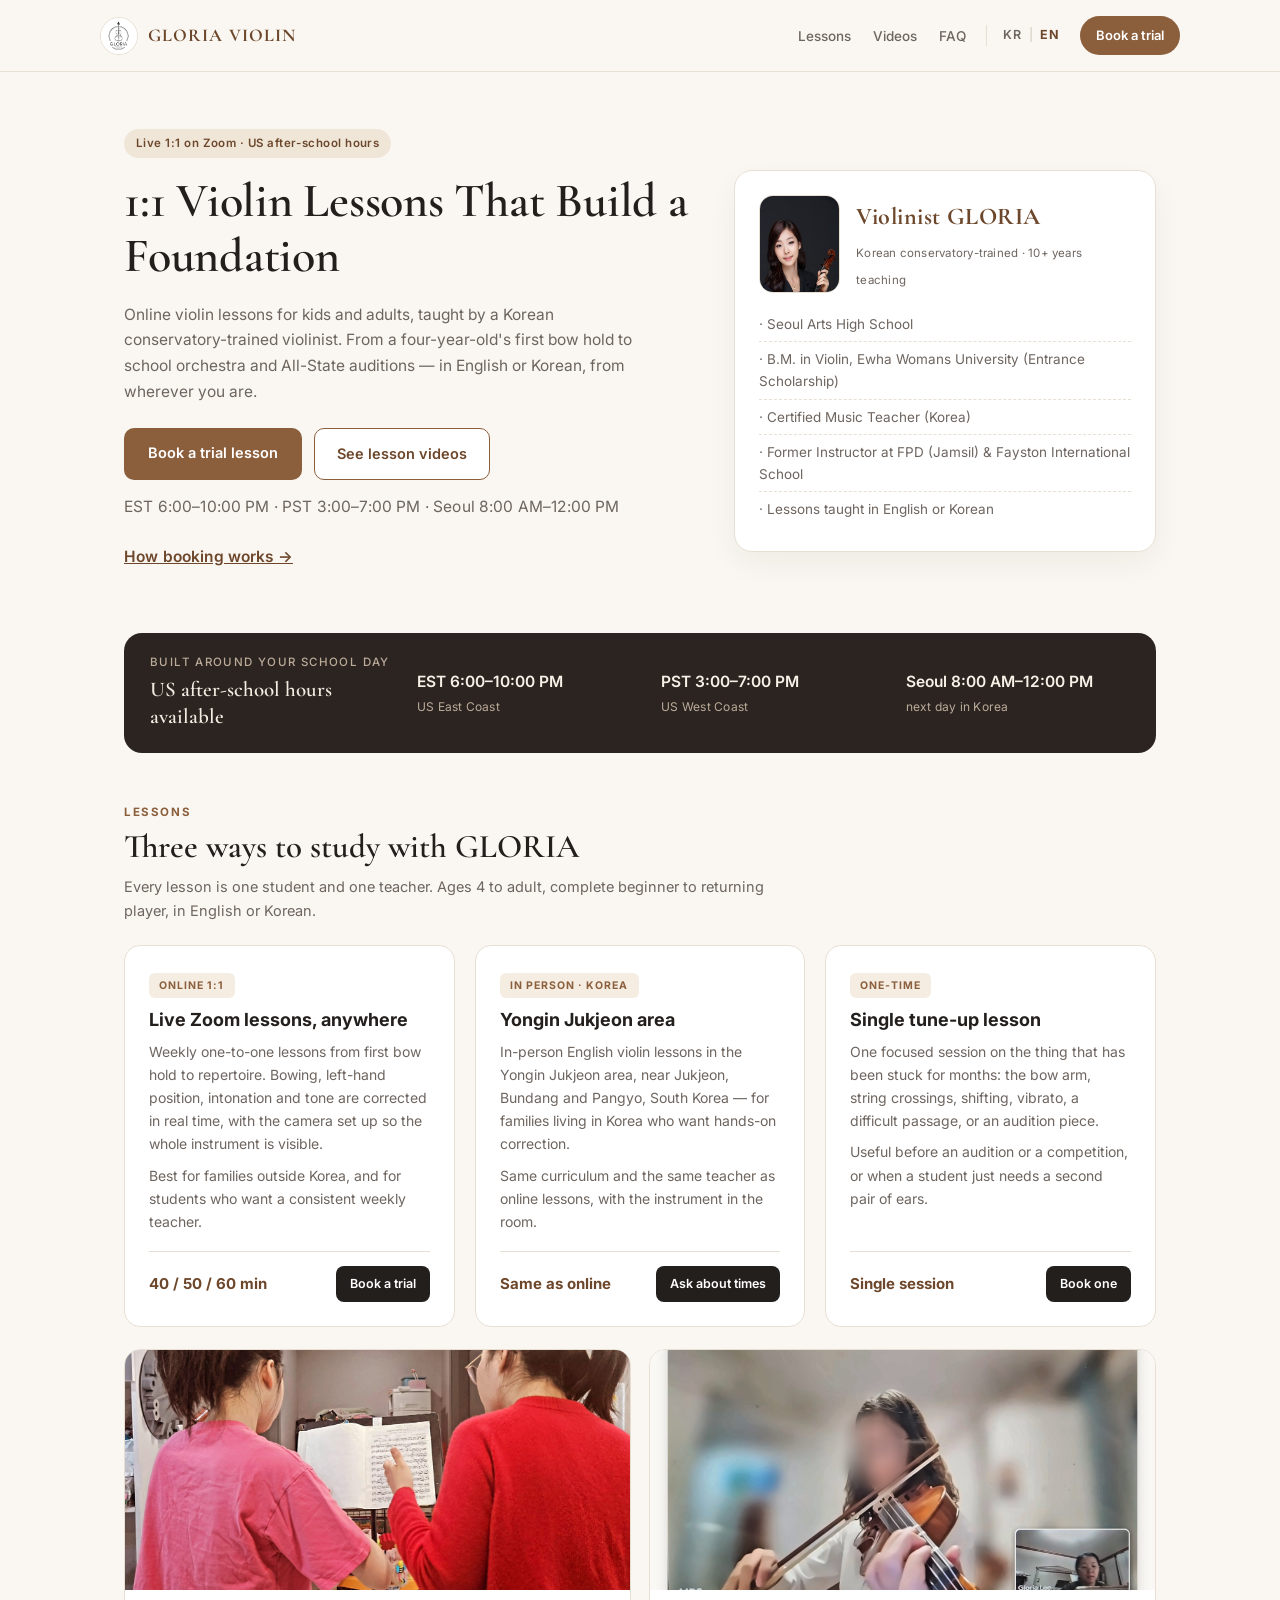
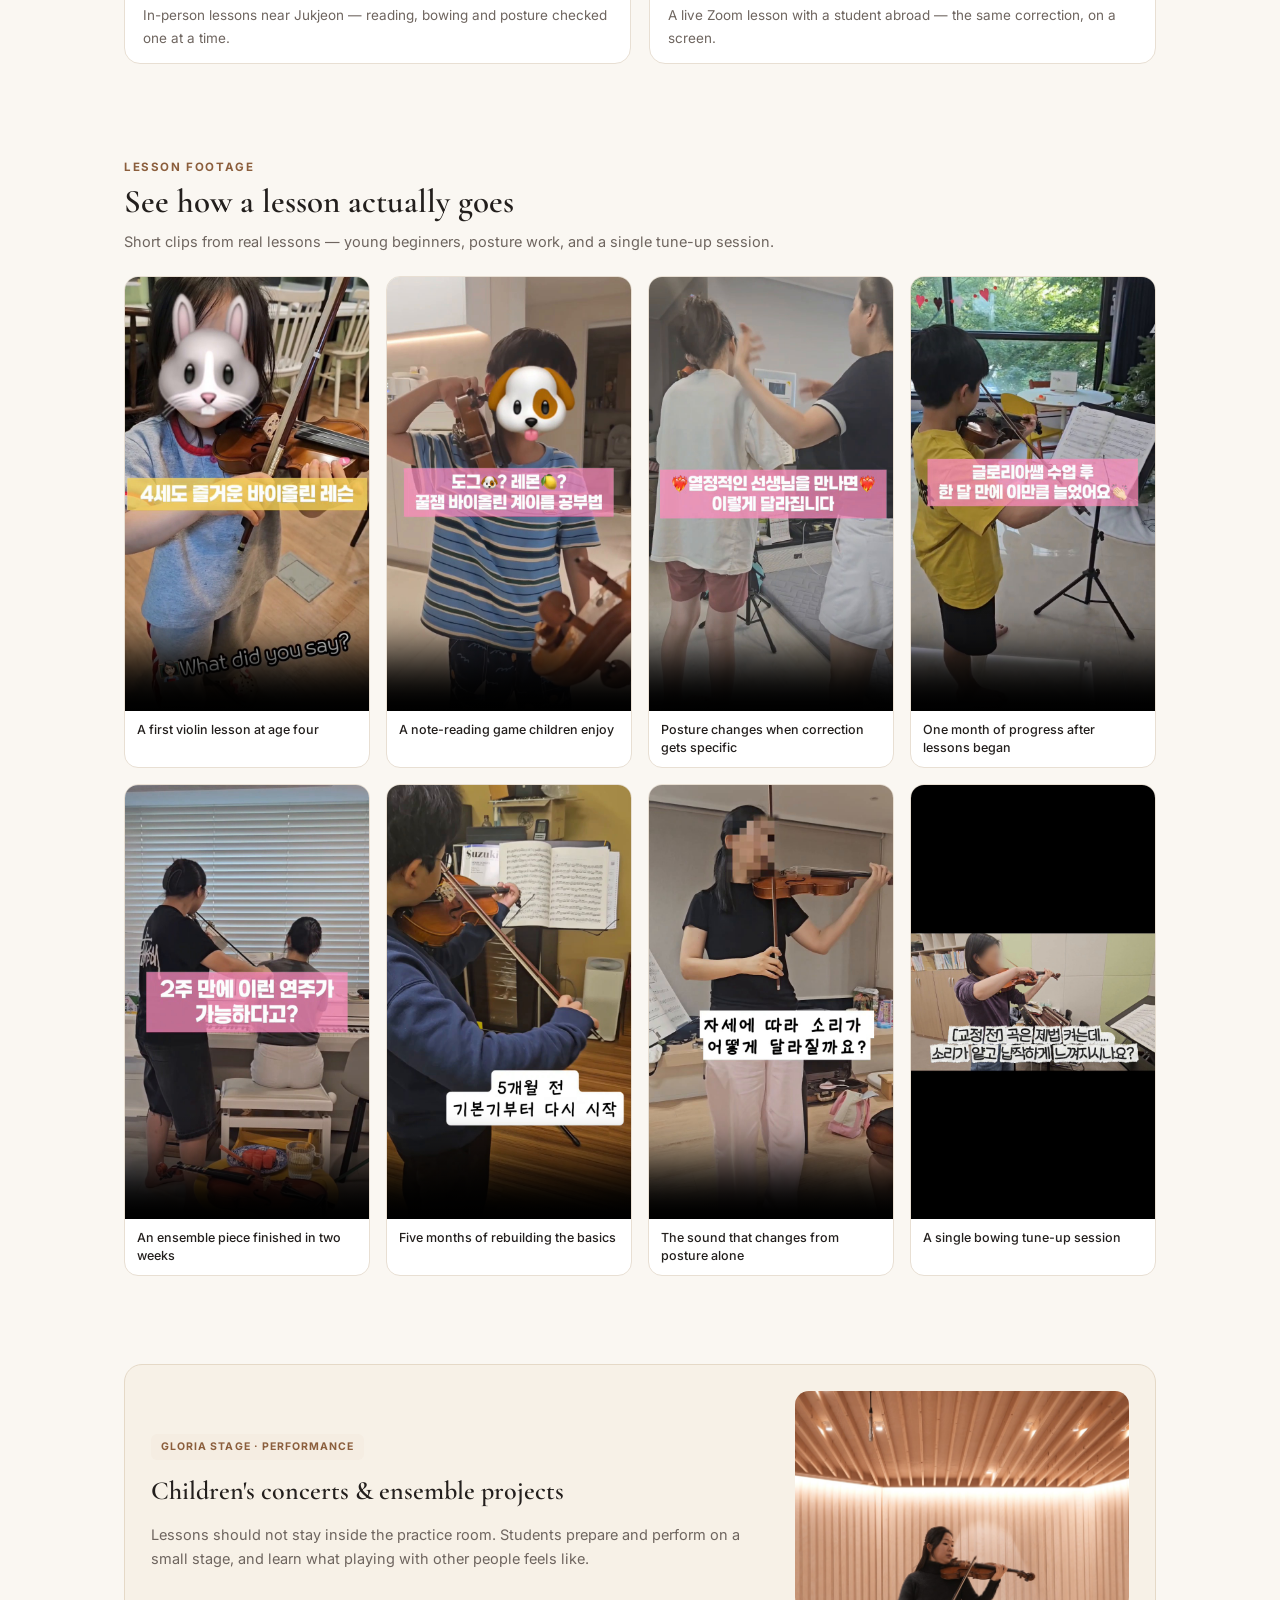
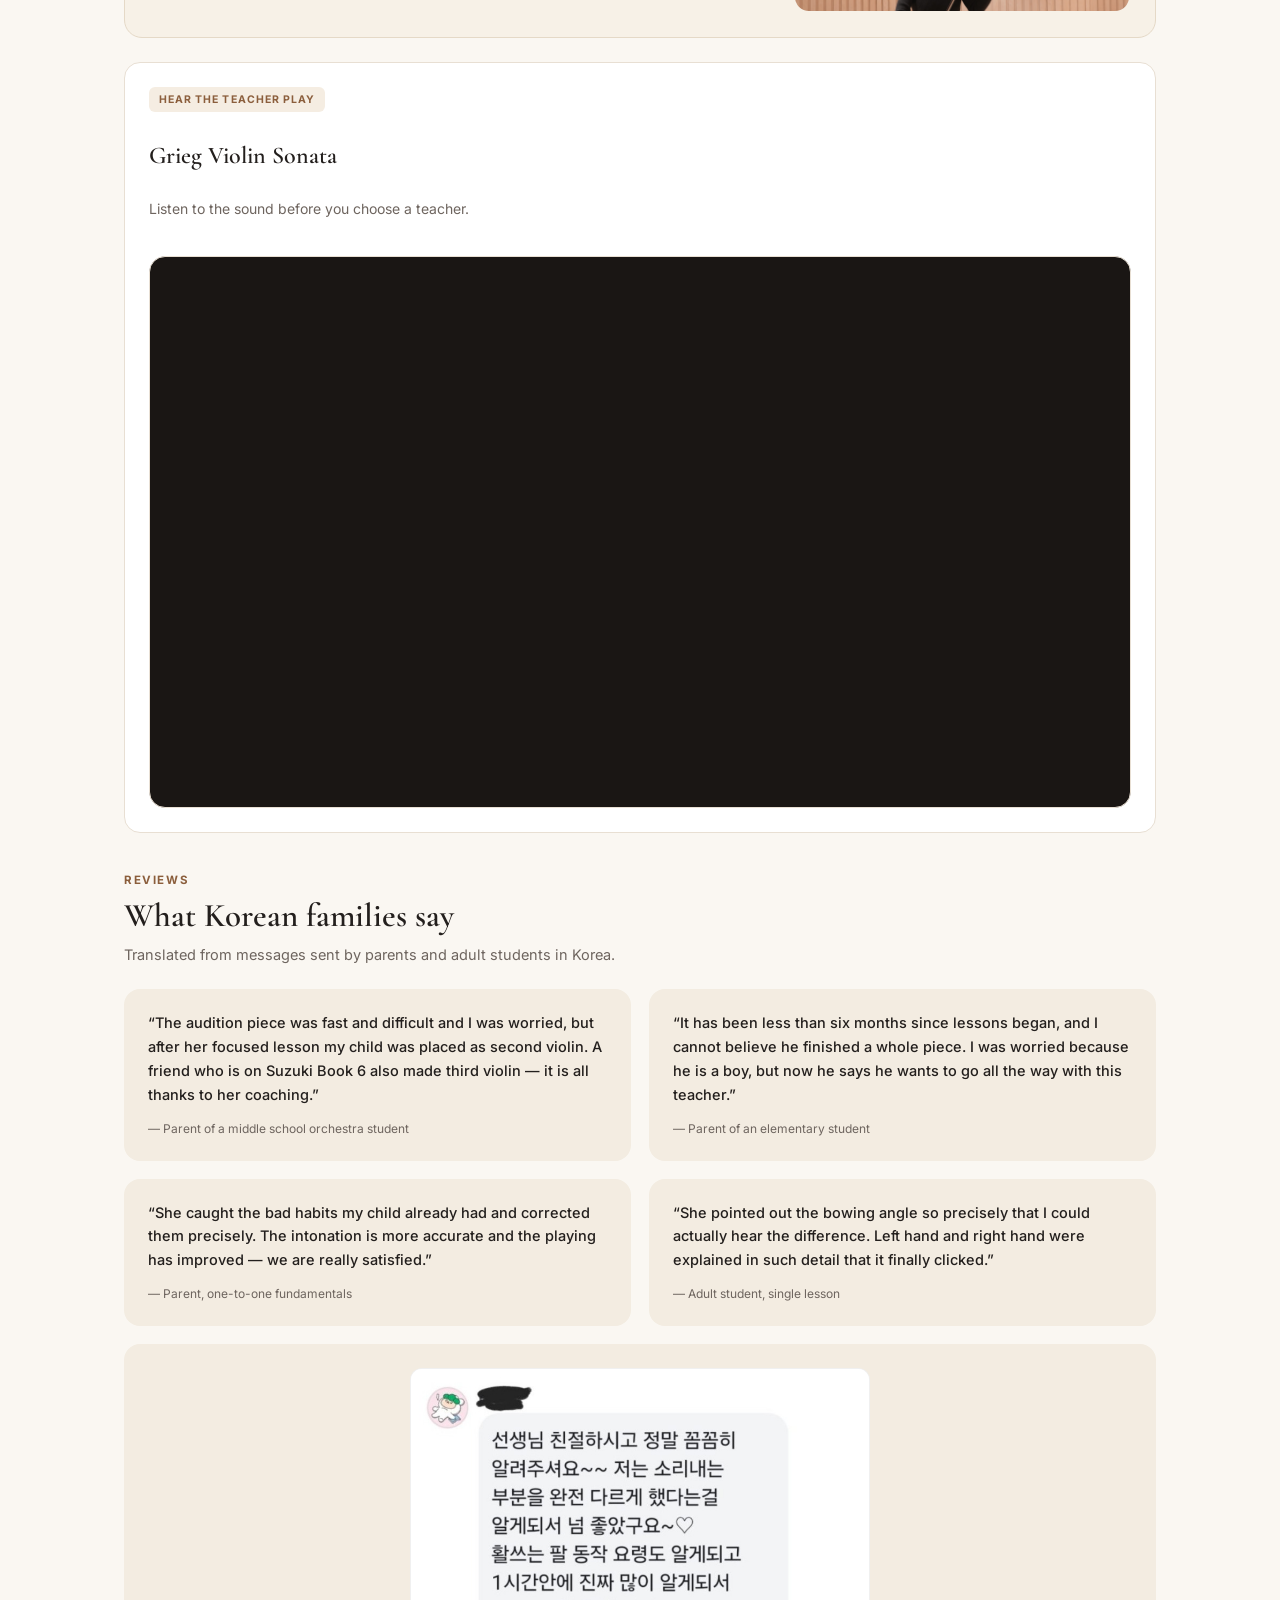
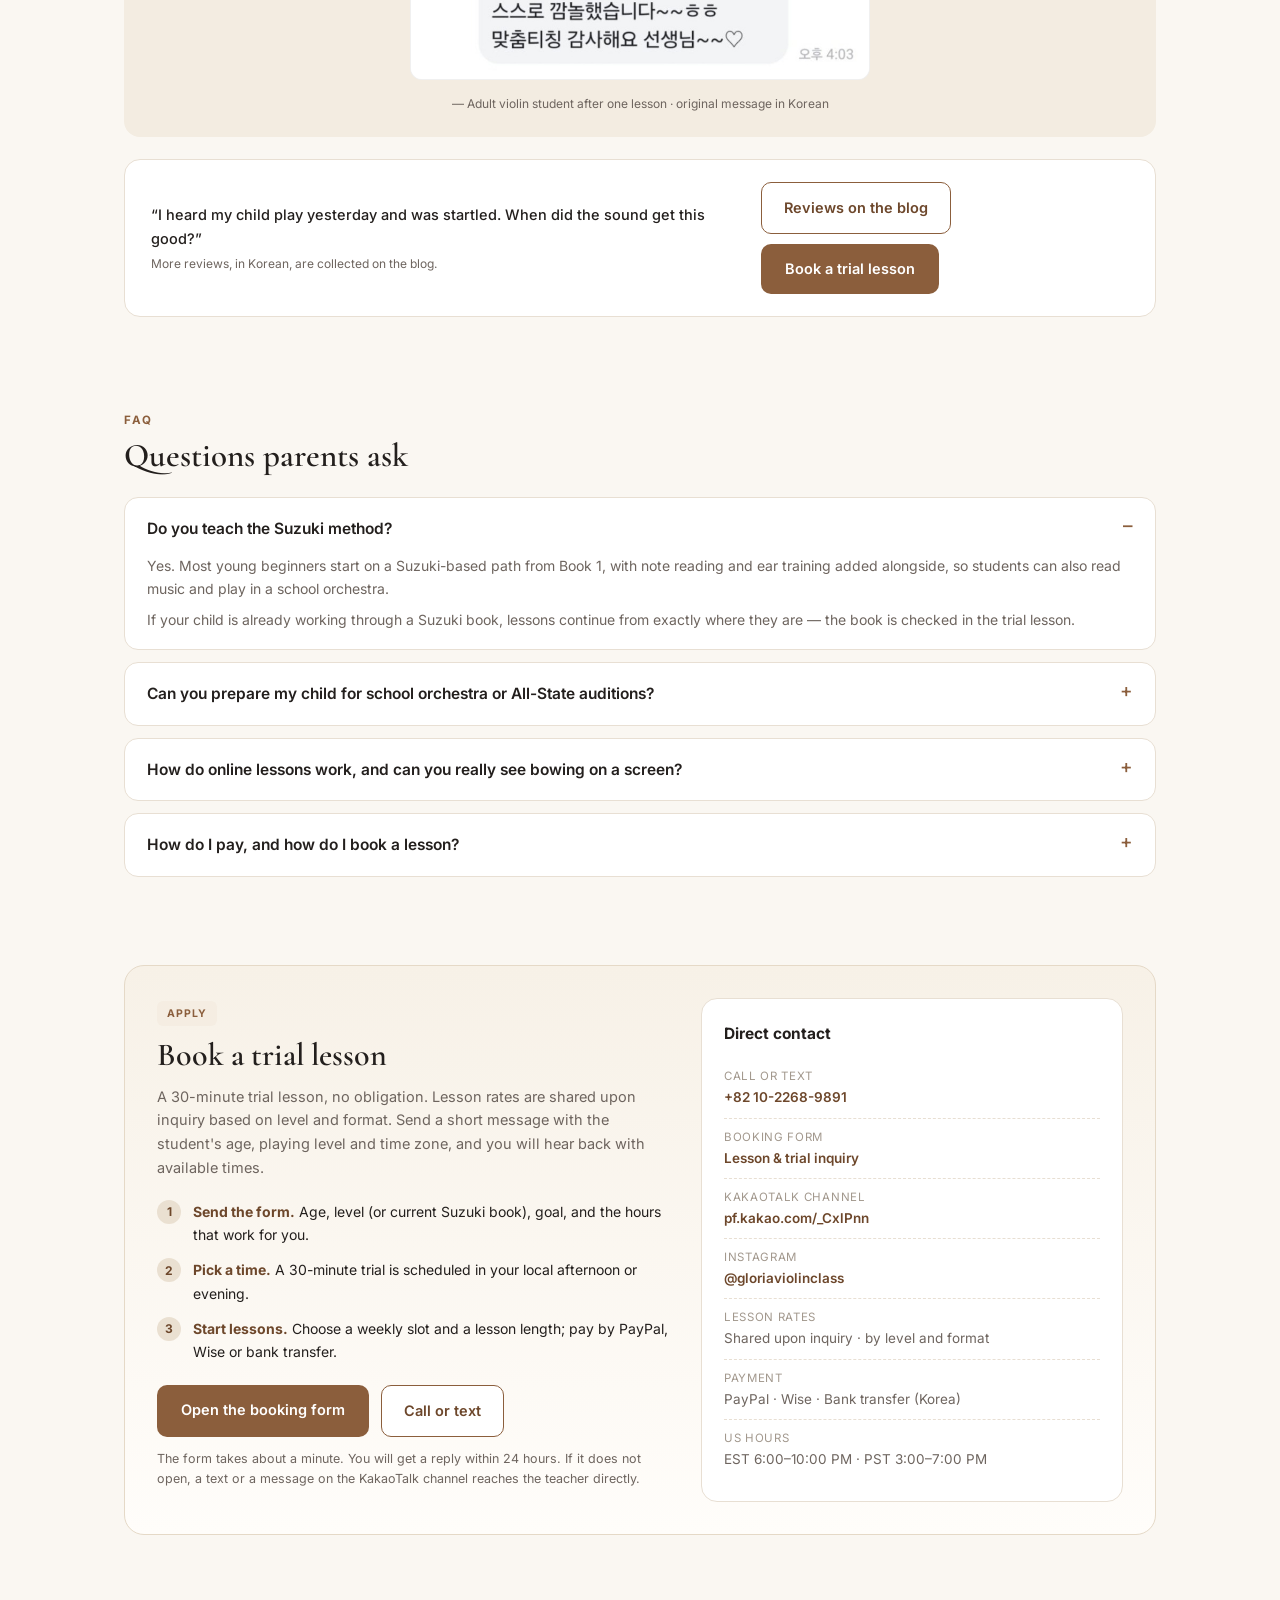
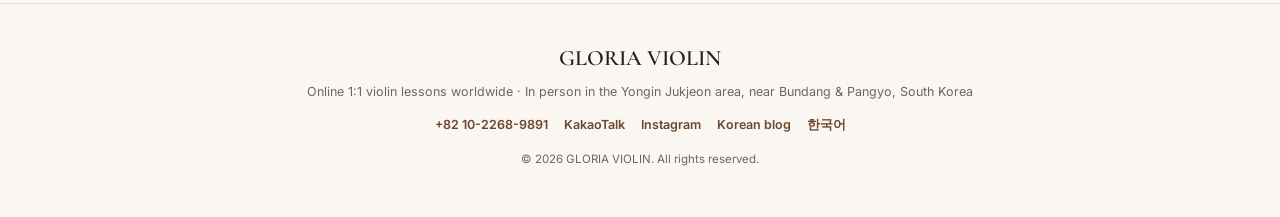
==== commit 2f9a9718: "영문 페이지: 인물 레슨 카드 문구 한 줄로 정리" ====
--- a/en/index.html
+++ b/en/index.html
@@ -491,7 +491,7 @@
           <p>Same curriculum and the same teacher as online lessons, with the instrument in the room.</p>
         </div>
         <div class="price-row">
-          <span class="price">Same curriculum as online</span>
+          <span class="price">Same as online</span>
           <a href="https://docs.google.com/forms/d/e/1FAIpQLSd8Ftf10QCy8C3a7CUICKnEYFD45c1J5AsaFjf_S6nwwfl2Dw/viewform" target="_blank" rel="noopener" class="buy-btn">Ask about times</a>
         </div>
       </div>
